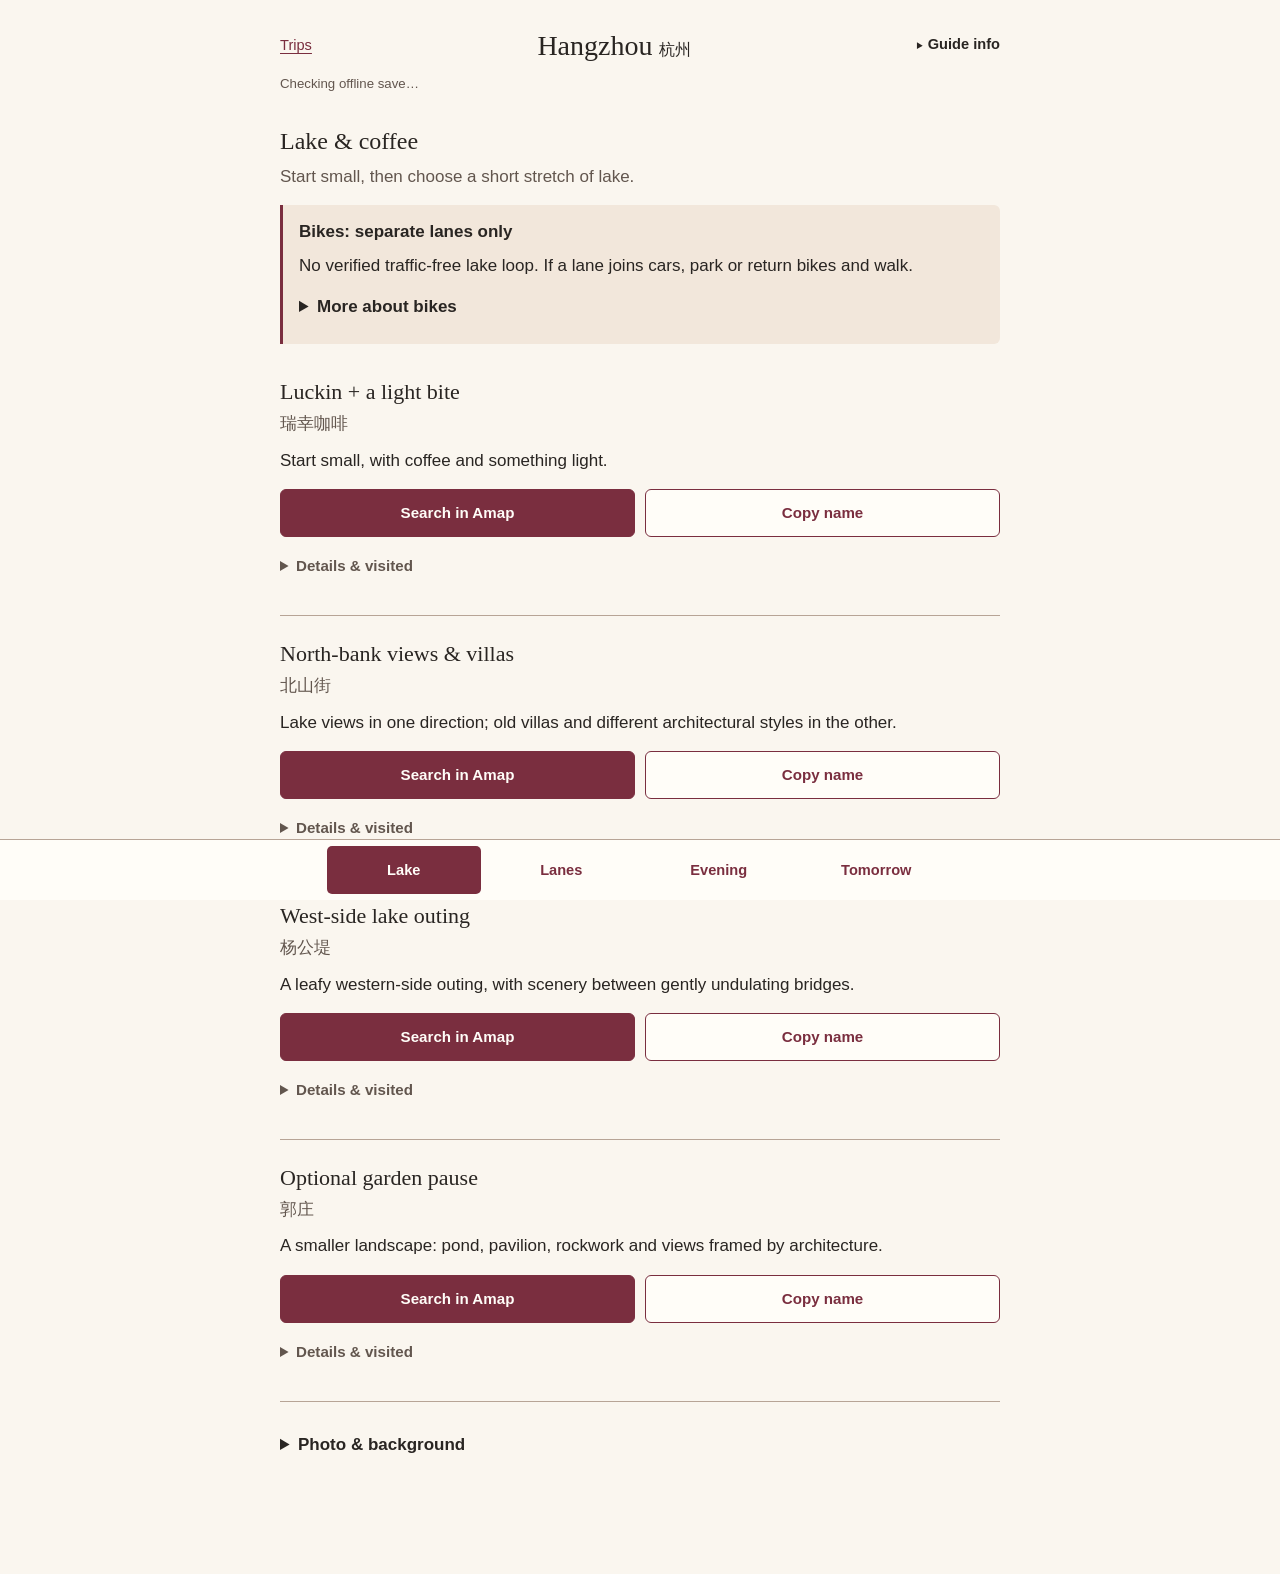
==== hangzhou/index.html @ 31d995a6 "feat: add Hangzhou pocket guide with offline visits" ====
<!DOCTYPE html>
<html lang="en"><head>
<meta charset="utf-8"><meta name="viewport" content="width=device-width, initial-scale=1, viewport-fit=cover">
<meta name="robots" content="noindex, nofollow"><meta name="theme-color" content="#7A2E3F">
<meta name="apple-mobile-web-app-title" content="Trips"><title>Hangzhou · Cardozo Trips</title>
<link rel="stylesheet" href="./guide.css"><link rel="manifest" href="../manifest.webmanifest">
<link rel="icon" href="../icons/icon-192.png"><link rel="apple-touch-icon" href="../icons/apple-touch-icon.png">
<script src="./guide.js" defer></script></head><body>

<a class="skip-link" href="#main">Skip to places</a>
<header class="app-header wrap"><a class="back" href="../">Trips</a><h1>Hangzhou <span lang="zh">杭州</span></h1><details id="guide-info" class="guide-info"><summary>Guide info</summary><div class="info-content"><h2>Your Hangzhou guide</h2><p>For Trevor &amp; Erica. Choose what feels good; none of these stops is compulsory.</p><p id="offline-status" role="status">Checking offline availability…</p><p id="sync-status" role="status">Loading visited stops…</p><p id="visit-count">No stops marked visited</p><details class="install-help"><summary>Save this guide to your phone</summary><p>iPhone: open in Safari, tap Share, then Add to Home Screen. Android: use the browser menu’s Install app or Add to Home screen option.</p><button id="install-button" type="button" hidden>Install Trips</button><p>The guide and photos work offline only after “Available offline” appears above. Maps, reservations and updates between phones need internet. Visited stops save on this phone and retry sharing when connected.</p></details><p>Ticks mean visited, never reserved. Shared updates can take time between phones. Simultaneous edits in different tabs or phones can arrive out of order.</p><p>Prepared 11 Oct 2026. Check today’s opening hours and road signs as you go. If Amap doesn’t open, copy the Chinese name into your preferred app.</p><a href="https://developer.amap.com/api/uri-api/guide/search/search">Amap search-link documentation</a></div></details></header>
<p id="offline-indicator" class="offline-indicator wrap">Checking offline save…</p>
<main id="main" class="wrap" tabindex="-1"><noscript><p class="notice">All areas are shown below. Copy Chinese names manually. Visited ticks and offline saving need JavaScript.</p></noscript>

<section id="lake" class="chapter" aria-labelledby="lake-title"><h2 id="lake-title" tabindex="-1">Lake & coffee</h2><p class="chapter-intro">Start small, then choose a short stretch of lake.</p>
<aside class="notice bike-note"><strong>Bikes: separate lanes only</strong><p>No verified traffic-free lake loop. If a lane joins cars, park or return bikes and walk.</p><details><summary>More about bikes</summary><p>Ask the concierge and check current signs for suitable stretches. Park or return bikes legally. Keep bikes off the Bai and Su pedestrian causeways; 白堤 / 孤山 is a walking alternative.</p></details></aside>
<article class="place-card" data-stop="luckin"><h3>Luckin + a light bite<span class="chinese copy-text" lang="zh">瑞幸咖啡</span></h3><p class="why">Start small, with coffee and something light.</p><div class="actions"><a class="button primary" href="https://uri.amap.com/search?keyword=%E6%9D%AD%E5%B7%9E+%E5%98%89%E9%87%8C%E4%B8%AD%E5%BF%83+%E7%91%9E%E5%B9%B8%E5%92%96%E5%95%A1&amp;city=%E6%9D%AD%E5%B7%9E&amp;view=map&amp;src=cardozo-trips&amp;callnative=1" target="_blank" rel="noopener">Search in Amap<span class="sr-only">: Luckin + a light bite</span></a><button type="button" data-copy="瑞幸咖啡">Copy name<span class="sr-only">: Luckin + a light bite</span></button></div><details class="place-details"><summary>Details &amp; visited</summary><p><strong>Do</strong> · Pick a nearby branch marked open in Amap or Alipay. A bakery snack, egg pancake or filled bun keeps breakfast simple.</p><p class="cue">Choose a nearby open branch; don’t make coffee a cross-city mission.</p><label class="visit"><input type="checkbox" data-id="luckin" disabled><span>Visited<span class="sr-only">: Luckin + a light bite</span></span></label></details></article>
<article class="place-card" data-stop="beishan"><h3>North-bank views &amp; villas<span class="chinese copy-text" lang="zh">北山街</span></h3><p class="why">Lake views in one direction; old villas and different architectural styles in the other.</p><div class="actions"><a class="button primary" href="https://uri.amap.com/search?keyword=%E5%8C%97%E5%B1%B1%E8%A1%97&amp;city=%E6%9D%AD%E5%B7%9E&amp;view=map&amp;src=cardozo-trips&amp;callnative=1" target="_blank" rel="noopener">Search in Amap<span class="sr-only">: North-bank views &amp; villas</span></a><button type="button" data-copy="北山街">Copy name<span class="sr-only">: North-bank views &amp; villas</span></button></div><details class="place-details"><summary>Details &amp; visited</summary><p><strong>Do</strong> · Pause by the water, then look back toward the buildings. A taxi to a locally checked starting point is easier than riding through city traffic.</p><p class="cue">Ride only in a separate bicycle lane where present. If it merges with cars, park or return bikes legally and walk.</p><p>The north shore rewards pauses more than distance. The historic buildings are part of the experience, alongside the lake.</p><a href="https://www.ehangzhou.gov.cn/2018-08/15/c_271645.htm" target="_blank" rel="noopener">Read the source<span class="sr-only"> for North-bank views &amp; villas</span></a><label class="visit"><input type="checkbox" data-id="beishan" disabled><span>Visited<span class="sr-only">: North-bank views &amp; villas</span></span></label></details></article>
<article class="place-card" data-stop="yanggong"><h3>West-side lake outing<span class="chinese copy-text" lang="zh">杨公堤</span></h3><p class="why">A leafy western-side outing, with scenery between gently undulating bridges.</p><div class="actions"><a class="button primary" href="https://uri.amap.com/search?keyword=%E6%9D%A8%E5%85%AC%E5%A0%A4&amp;city=%E6%9D%AD%E5%B7%9E&amp;view=map&amp;src=cardozo-trips&amp;callnative=1" target="_blank" rel="noopener">Search in Amap<span class="sr-only">: West-side lake outing</span></a><button type="button" data-copy="杨公堤">Copy name<span class="sr-only">: West-side lake outing</span></button></div><details class="place-details"><summary>Details &amp; visited</summary><p><strong>Do</strong> · Ask the concierge and check current signs for stretches with a separate bicycle lane. Two to three hours can include riding, breaks and views.</p><p class="cue">This road has traffic. Choose short stretches and stop when it stops being pleasant. Walking alternative: 白堤 / 孤山.</p><p>A scenic cycling candidate, not a verified car-free loop. Keep bikes off the Bai and Su pedestrian causeways. No continuous separated route is promised.</p><a href="https://www.hangzhou2022.cn/shipin/202310/P020231027381012224196.pdf" target="_blank" rel="noopener">Read the source<span class="sr-only"> for West-side lake outing</span></a><label class="visit"><input type="checkbox" data-id="yanggong" disabled><span>Visited<span class="sr-only">: West-side lake outing</span></span></label></details></article>
<article class="place-card" data-stop="guozhuang"><h3>Optional garden pause<span class="chinese copy-text" lang="zh">郭庄</span></h3><p class="why">A smaller landscape: pond, pavilion, rockwork and views framed by architecture.</p><div class="actions"><a class="button primary" href="https://uri.amap.com/search?keyword=%E9%83%AD%E5%BA%84&amp;city=%E6%9D%AD%E5%B7%9E&amp;view=map&amp;src=cardozo-trips&amp;callnative=1" target="_blank" rel="noopener">Search in Amap<span class="sr-only">: Optional garden pause</span></a><button type="button" data-copy="郭庄">Copy name<span class="sr-only">: Optional garden pause</span></button></div><details class="place-details"><summary>Details &amp; visited</summary><p><strong>Do</strong> · Park bikes outside and step in if an intimate lakeside garden appeals. Check today’s hours and admission in Amap or at the entrance.</p><p class="cue">Skip if you’d rather stay outside and keep moving. Check hours and admission before heading in.</p><p>Built in 1907 for silk merchant Song Duanfu, the residence and garden were conceived as complementary spaces.</p><a href="https://www.ehangzhou.gov.cn/2018-08/15/c_271651.htm" target="_blank" rel="noopener">Read the source<span class="sr-only"> for Optional garden pause</span></a><label class="visit"><input type="checkbox" data-id="guozhuang" disabled><span>Visited<span class="sr-only">: Optional garden pause</span></span></label></details></article>
<details class="photo-background"><summary>Photo &amp; background</summary><figure class="reference-photo "><img src="./images/west-lake.jpg" width="960" height="566" alt="West Lake panorama" loading="lazy"><figcaption>West Lake · 2 Nov 2019. Reference photo, not a current view; shown in full.<br>Photo: <a href="https://commons.wikimedia.org/wiki/File:West_Lake_63109-Hangzhou_(49152109183).jpg">Xiquinho Silva / source</a> · <a href="https://creativecommons.org/licenses/by/2.0/">CC BY 2.0</a></figcaption></figure></details>
</section>
<section id="neighbourhood" class="chapter" aria-labelledby="neighbourhood-title"><h2 id="neighbourhood-title" tabindex="-1">Neighbourhood lanes</h2><p class="chapter-intro">Cafés, small shops, lunch and a room break.</p>
<article class="place-card" data-stop="haier"><h3>Coffee lanes &amp; browsing<span class="chinese copy-text" lang="zh">孩儿巷 → 中山北路</span></h3><p class="why">An easy city wander through cafés, bakeries and small shops.</p><div class="actions"><a class="button primary" href="https://uri.amap.com/search?keyword=%E6%9D%AD%E5%B7%9E+%E5%AD%A9%E5%84%BF%E5%B7%B7&amp;city=%E6%9D%AD%E5%B7%9E&amp;view=map&amp;src=cardozo-trips&amp;callnative=1" target="_blank" rel="noopener">Search in Amap<span class="sr-only">: Coffee lanes &amp; browsing</span></a><button type="button" data-copy="孩儿巷 → 中山北路">Copy name<span class="sr-only">: Coffee lanes &amp; browsing</span></button></div><details class="place-details"><summary>Details &amp; visited</summary><p><strong>Do</strong> · Start on Haier Lane toward Zhongshan North Road. Sit for lunch when hungry; favour a clear menu and no queue.</p><p class="cue">Follow the shops that catch your eye. Browsing is the point.</p><p>These streets make a neighbourhood wander rather than a hunt for one internet-famous shop.</p><a href="https://jrsh.hangzhou.com.cn/city/content/2023-12/03/content_8653540.htm" target="_blank" rel="noopener">Read the source<span class="sr-only"> for Coffee lanes &amp; browsing</span></a><p>Additional street context: <a href="https://z.hangzhou.com.cn/2020/202009zqgq/content/content_7814474_0.htm">Hangzhou local coverage</a>.</p><label class="visit"><input type="checkbox" data-id="haier" disabled><span>Visited<span class="sr-only">: Coffee lanes &amp; browsing</span></span></label></details></article>
<article class="place-card" data-stop="room"><h3>Room break<span class="chinese copy-text" lang="zh">杭州城中香格里拉</span></h3><p class="why">Leave enough energy to enjoy the evening.</p><div class="actions"><a class="button primary" href="https://uri.amap.com/search?keyword=%E6%9D%AD%E5%B7%9E%E5%9F%8E%E4%B8%AD%E9%A6%99%E6%A0%BC%E9%87%8C%E6%8B%89&amp;city=%E6%9D%AD%E5%B7%9E&amp;view=map&amp;src=cardozo-trips&amp;callnative=1" target="_blank" rel="noopener">Search in Amap<span class="sr-only">: Room break</span></a><button type="button" data-copy="杭州城中香格里拉">Copy name<span class="sr-only">: Room break</span></button></div><details class="place-details"><summary>Details &amp; visited</summary><p><strong>Do</strong> · Return when you’ve had enough. Shower, rest, then choose the evening when you feel like going out.</p><p class="cue">A pause is part of the day, not a missed stop.</p><p>Midtown Shangri-La sits beside Kerry Centre, a handy base for the city streets.</p><a href="https://www.shangri-la.com/hangzhou/midtownshangrila/about/" target="_blank" rel="noopener">Read the source<span class="sr-only"> for Room break</span></a><label class="visit"><input type="checkbox" data-id="room" disabled><span>Visited<span class="sr-only">: Room break</span></span></label></details></article>
</section>
<section id="hefang" class="chapter" aria-labelledby="hefang-title"><h2 id="hefang-title" tabindex="-1">Hefang evening</h2><p class="chapter-intro">Old storefronts, snacks, and a wander.</p>
<article class="place-card" data-stop="hefang-street"><h3>Hefang browsing &amp; snacks<span class="chinese copy-text" lang="zh">河坊街</span></h3><p class="why">Restored historic storefronts and snack browsing near Wushan.</p><div class="actions"><a class="button primary" href="https://uri.amap.com/search?keyword=%E6%B2%B3%E5%9D%8A%E8%A1%97&amp;city=%E6%9D%AD%E5%B7%9E&amp;view=map&amp;src=cardozo-trips&amp;callnative=1" target="_blank" rel="noopener">Search in Amap<span class="sr-only">: Hefang browsing &amp; snacks</span></a><button type="button" data-copy="河坊街">Copy name<span class="sr-only">: Hefang browsing &amp; snacks</span></button></div><details class="place-details"><summary>Details &amp; visited</summary><p><strong>Do</strong> · Look around first. Dumplings, noodles, chicken, fried potatoes and desserts are suggestions to look for, not promises of particular vendors or ingredients.</p><p class="cue">Touristy and sometimes busy. Don’t queue just because everyone else is.</p><p>The area earns its place for atmosphere. Its present-day streetscape mixes heritage, restoration and shopping.</p><a href="https://www.ehangzhou.gov.cn/2018-06/14/c_242802.htm" target="_blank" rel="noopener">Read the source<span class="sr-only"> for Hefang browsing &amp; snacks</span></a><label class="visit"><input type="checkbox" data-id="hefang-street" disabled><span>Visited<span class="sr-only">: Hefang browsing &amp; snacks</span></span></label></details></article>
<article class="place-card" data-stop="imperial"><h3>Keep wandering<span class="chinese copy-text" lang="zh">南宋御街</span></h3><p class="why">A connected architecture-and-shop walk on Southern Song Imperial Street.</p><div class="actions"><a class="button primary" href="https://uri.amap.com/search?keyword=%E5%8D%97%E5%AE%8B%E5%BE%A1%E8%A1%97&amp;city=%E6%9D%AD%E5%B7%9E&amp;view=map&amp;src=cardozo-trips&amp;callnative=1" target="_blank" rel="noopener">Search in Amap<span class="sr-only">: Keep wandering</span></a><button type="button" data-copy="南宋御街">Copy name<span class="sr-only">: Keep wandering</span></button></div><details class="place-details"><summary>Details &amp; visited</summary><p><strong>Do</strong> · Pick a direction, wander, and turn back whenever. Metro candidate: 凤起路 → 定安路 on Line 1, then walk; confirm the live route in Amap.</p><p class="cue">Didi home is an option. Older and recreated buildings sit together; not everything is original Song architecture.</p><p>Read the street as a restored streetscape, rather than a preserved medieval city.</p><a href="https://www.ehangzhou.gov.cn/2018-06/14/c_242802.htm" target="_blank" rel="noopener">Read the source<span class="sr-only"> for Keep wandering</span></a><label class="visit"><input type="checkbox" data-id="imperial" disabled><span>Visited<span class="sr-only">: Keep wandering</span></span></label></details></article>
<aside class="food-helper"><h3>A useful food phrase</h3><p class="copy-text" lang="zh">不要内脏，也不要鸡爪。</p><p>No offal or chicken feet.</p><button type="button" data-copy="不要内脏，也不要鸡爪。">Copy food phrase</button></aside>
<details class="photo-background"><summary>Photo &amp; background</summary><figure class="reference-photo "><img src="./images/hefang.jpg" width="960" height="720" alt="Shopfronts and people on Hefang Street in daylight" loading="lazy"><figcaption>Hefang Street · daytime reference, 8 Nov 2019. Reference photo, not a current view; shown in full.<br>Photo: <a href="https://commons.wikimedia.org/wiki/File:Hefang_Street.jpg">钉钉 / source</a> · <a href="https://creativecommons.org/licenses/by-sa/4.0/">CC BY-SA 4.0</a></figcaption></figure></details>
</section>
<section id="temple" class="chapter" aria-labelledby="temple-title"><h2 id="temple-title" tabindex="-1">Tomorrow’s temples</h2><p class="chapter-intro">Monday 12 October. Prepare the reservation first.</p>
<aside class="notice reservation"><strong>Reservation still unbooked / unverified</strong><p>Open Alipay or WeChat and search the mini-program below. Reserve Mon 12 Oct morning. This guide cannot operate the mini-program or confirm a booking.</p><p class="copy-text" lang="zh">杭州灵隐飞来峰</p><button type="button" data-copy="杭州灵隐飞来峰">Copy mini-program name</button></aside>
<article class="place-card" data-stop="lingyin"><h3>Lingyin / Feilai Peak<span class="chinese copy-text" lang="zh">灵隐寺 / 飞来峰</span></h3><p class="why">Temple halls, carved rock faces and wooded surroundings: enough for a full morning on their own.</p><div class="actions"><a class="button primary" href="https://uri.amap.com/search?keyword=%E7%81%B5%E9%9A%90%E5%AF%BA+%E9%A3%9E%E6%9D%A5%E5%B3%B0&amp;city=%E6%9D%AD%E5%B7%9E&amp;view=map&amp;src=cardozo-trips&amp;callnative=1" target="_blank" rel="noopener">Search in Amap<span class="sr-only">: Lingyin / Feilai Peak</span></a><button type="button" data-copy="灵隐寺 / 飞来峰">Copy name<span class="sr-only">: Lingyin / Feilai Peak</span></button></div><details class="place-details"><summary>Details &amp; visited</summary><p><strong>Do</strong> · Reserve the Monday 12 October morning slot in the Alipay or WeChat mini-program 杭州灵隐飞来峰. Bring original passports. The concierge can help.</p><p class="cue">UNBOOKED / UNVERIFIED — a visited tick is not a reservation.</p><p>Official information checked 11 Oct 2026: free admission; passports accepted; reservations 1–7 days ahead. Opening 07:30–17:30, morning slot 07:30–12:00. Availability for your visit is unverified.</p><a href="https://en.lingyinsi.org/detail_15105.html" target="_blank" rel="noopener">Read the source<span class="sr-only"> for Lingyin / Feilai Peak</span></a><label class="visit"><input type="checkbox" data-id="lingyin" disabled><span>Visited<span class="sr-only">: Lingyin / Feilai Peak</span></span></label></details></article>
<article class="place-card" data-stop="yongfu"><h3>Optional wooded extension<span class="chinese copy-text" lang="zh">永福寺</span></h3><p class="why">A temple-path extension among hills and trees within the Feilai Peak scenic area.</p><div class="actions"><a class="button primary" href="https://uri.amap.com/search?keyword=%E6%B0%B8%E7%A6%8F%E5%AF%BA&amp;city=%E6%9D%AD%E5%B7%9E&amp;view=map&amp;src=cardozo-trips&amp;callnative=1" target="_blank" rel="noopener">Search in Amap<span class="sr-only">: Optional wooded extension</span></a><button type="button" data-copy="永福寺">Copy name<span class="sr-only">: Optional wooded extension</span></button></div><details class="place-details"><summary>Details &amp; visited</summary><p><strong>Do</strong> · Follow signs if you feel like more walking. Expect steps and turn back when you want.</p><p class="cue">Expect steps; follow open signed paths and turn back whenever you like.</p><p>Yongfu sits within the Feilai Peak scenic area, tucked among wooded hills.</p><a href="https://eng.hangzhou.gov.cn/art/2025/1/27/art_811217_58876474.html" target="_blank" rel="noopener">Read the source<span class="sr-only"> for Optional wooded extension</span></a><label class="visit"><input type="checkbox" data-id="yongfu" disabled><span>Visited<span class="sr-only">: Optional wooded extension</span></span></label></details></article>
<article class="place-card" data-stop="longjing"><h3>Optional tea country<span class="chinese copy-text" lang="zh">龙井村</span></h3><p class="why">Tea terraces, village lanes, tea and lunch if energy allows.</p><div class="actions"><a class="button primary" href="https://uri.amap.com/search?keyword=%E9%BE%99%E4%BA%95%E6%9D%91&amp;city=%E6%9D%AD%E5%B7%9E&amp;view=map&amp;src=cardozo-trips&amp;callnative=1" target="_blank" rel="noopener">Search in Amap<span class="sr-only">: Optional tea country</span></a><button type="button" data-copy="龙井村">Copy name<span class="sr-only">: Optional tea country</span></button></div><details class="place-details"><summary>Details &amp; visited</summary><p><strong>Do</strong> · Take a separate taxi from Lingyin, then choose a short village or tea-field walk.</p><p class="cue">Take Didi between areas, then keep the walk short or linger over tea.</p><p>Longjing’s tea landscape makes a different afternoon from the temple woods. Keep it optional and use a separate transfer.</p><a href="https://www.ehangzhou.gov.cn/2018-08/15/c_262281.htm" target="_blank" rel="noopener">Read the source<span class="sr-only"> for Optional tea country</span></a><label class="visit"><input type="checkbox" data-id="longjing" disabled><span>Visited<span class="sr-only">: Optional tea country</span></span></label></details></article>
<details class="photo-background"><summary>Photo &amp; background</summary><figure class="reference-photo portrait"><img src="./images/lingyin.jpg" width="960" height="1440" alt="Shakyamuni Buddha in Lingyin’s Grand Hall" loading="lazy"><figcaption>Lingyin Grand Hall · 3 Nov 2007. Reference photo, not a current view; shown in full.<br>Photo: <a href="https://commons.wikimedia.org/wiki/File:Lingyin_temple_12.jpg">Armin Kübelbeck (Kuebi) / source</a> · <a href="https://creativecommons.org/licenses/by-sa/3.0/">CC BY-SA 3.0</a></figcaption></figure></details>
</section>
</main><nav class="section-nav" aria-label="Guide areas"><div class="wrap"><a href="#lake">Lake</a><a href="#neighbourhood">Lanes</a><a href="#hefang">Evening</a><a href="#temple">Tomorrow</a></div></nav>
<p id="copy-status" class="copy-status" role="status" aria-live="polite"></p>
<template id="manual-copy-template"><div class="manual-copy"><label>Select this text, then use your phone’s Copy command.<textarea readonly rows="2" lang="zh"></textarea></label></div></template>
</body></html>
---- hangzhou/guide.css ----
:root{color-scheme:light dark;--paper:#faf6ef;--surface:#fffdf8;--ink:#292522;--muted:#62564e;--wine:#7a2e3f;--line:#b7a496;--wash:#f2e7db;--done:#e8eee4;--focus:#155b79;--nav-height:64px;font-family:-apple-system,BlinkMacSystemFont,"Segoe UI",sans-serif;font-size:17px;line-height:1.5}
*{box-sizing:border-box}[hidden]{display:none!important}html{scroll-padding-top:16px;scroll-padding-bottom:calc(var(--nav-height) + 20px)}body{margin:0;background:var(--paper);color:var(--ink);padding-bottom:calc(var(--nav-height) + 28px)}a{color:var(--wine);text-underline-offset:3px}button,input,textarea{font:inherit}button,.button{min-height:48px;border:1px solid var(--wine);border-radius:6px;padding:10px 12px;display:inline-flex;align-items:center;justify-content:center;font-weight:650;text-decoration:none;background:var(--surface);color:var(--wine);cursor:pointer;text-align:center;line-height:1.35}.button.primary{background:var(--wine);color:var(--surface)}button:active,.button:active{background:var(--wash);color:var(--wine)}:focus-visible{outline:3px solid var(--focus);outline-offset:3px}button:disabled{cursor:wait}a,button,summary,input,textarea{scroll-margin:16px 0 calc(var(--nav-height) + 16px)}.wrap{max-width:760px;margin:0 auto;padding-left:max(20px,env(safe-area-inset-left));padding-right:max(20px,env(safe-area-inset-right))}.app-header{display:flex;align-items:center;justify-content:space-between;gap:10px;padding-top:calc(10px + env(safe-area-inset-top));padding-bottom:4px}.back{display:inline-flex;min-height:48px;align-items:center;font-size:.86rem}.app-header h1{font:normal 28px/1.2 Georgia,serif;margin:0}.app-header h1 span{font-size:.57em;white-space:nowrap}.guide-info>summary{font-size:.86rem;white-space:nowrap}.guide-info>summary::marker{font-size:.7em}.info-content{position:absolute;z-index:20;left:max(16px,env(safe-area-inset-left));right:max(16px,env(safe-area-inset-right));top:calc(70px + env(safe-area-inset-top));max-width:720px;max-height:calc(100dvh - var(--nav-height) - 100px);overflow:auto;margin:auto;padding:20px;background:var(--surface);border:1px solid var(--line);border-radius:8px;box-shadow:0 8px 30px #0002}.info-content h2{font-size:24px;margin:0 0 14px}.info-content p{margin:14px 0}.info-content a{display:inline-block;min-height:44px;padding:10px 0}.offline-indicator{font-size:.78rem;color:var(--muted);margin-top:0;margin-bottom:10px}.chapter{padding:8px 0 16px}.chapter h2{font:normal 24px/1.25 Georgia,serif;margin:6px 0 8px}.chapter h2:focus{outline:none}.chapter-intro{color:var(--muted);margin:0 0 16px;max-width:62ch}.notice{background:var(--wash);padding:14px 16px;border-left:3px solid var(--wine);border-radius:0 6px 6px 0;margin:16px 0}.notice p{margin:8px 0}.notice p:last-child{margin-bottom:0}.notice summary{min-height:44px;padding:8px 0}.bike-note{font-size:1rem}.place-card{padding:20px 0;border-bottom:1px solid var(--line)}.place-card:first-of-type{padding-top:18px}.place-card.visited{border-left:3px solid var(--wine);padding-left:14px;background:var(--done)}h3{font:normal 22px/1.3 Georgia,serif;margin:0}.chinese{display:block;font:normal 17px/1.4 -apple-system,BlinkMacSystemFont,"Segoe UI",sans-serif;margin-top:5px;color:var(--muted)}.why{margin:12px 0 16px}.actions{display:grid;grid-template-columns:1fr 1fr;gap:10px}.actions .button,.actions button{font-size:.89rem}.place-details{margin-top:6px}.place-details>summary{font-size:.89rem;color:var(--muted)}summary{cursor:pointer;min-height:48px;padding:12px 0;font-weight:650}details p{max-width:65ch}details a{display:inline-block;min-height:44px;padding:8px 0}.cue{color:var(--muted);border-left:2px solid var(--line);padding-left:12px}.visit{display:flex;align-items:center;gap:12px;min-height:48px;cursor:pointer;margin-top:16px}.visit input{width:24px;height:24px;accent-color:var(--wine);margin:0}.visit:has(:focus-visible){outline:3px solid var(--focus);outline-offset:3px}.copy-text{user-select:text}.reservation .copy-text,.food-helper .copy-text{font-size:1.1rem;font-weight:650}.food-helper{padding:20px 0}.food-helper h3{font-size:22px}.photo-background{margin-top:18px}.reference-photo{margin:12px 0 20px}.reference-photo img{display:block;width:100%;height:auto;border-radius:6px;background:var(--wash)}.reference-photo.portrait{max-width:420px;margin-left:auto;margin-right:auto}figcaption{font-size:.82rem;line-height:1.5;margin-top:10px;color:var(--muted)}figcaption a{min-height:44px;padding:8px 0}.section-nav{position:fixed;bottom:0;left:0;right:0;z-index:25;background:var(--surface);border-top:1px solid var(--line);padding-bottom:env(safe-area-inset-bottom)}.section-nav .wrap{display:grid;grid-template-columns:repeat(4,minmax(0,1fr));gap:4px;padding-top:6px;padding-bottom:6px;padding-left:max(12px,env(safe-area-inset-left));padding-right:max(12px,env(safe-area-inset-right))}.section-nav a{display:flex;align-items:center;justify-content:center;min-height:48px;padding:8px 2px;font-size:.86rem;line-height:1.3;font-weight:650;text-decoration:none;border-radius:5px}.section-nav a[aria-current]{background:var(--wine);color:var(--surface)}.section-nav a:active{background:var(--wash);color:var(--wine)}.copy-status{position:fixed;left:50%;bottom:calc(var(--nav-height) + 12px);transform:translateX(-50%);max-width:calc(100% - 32px);width:max-content;border-radius:7px;background:var(--ink);color:var(--paper);padding:12px 16px;z-index:30;box-shadow:0 3px 15px #0002;pointer-events:none;margin:0}.copy-status:empty{display:none}.manual-copy{padding:14px;border:2px solid var(--wine);margin:12px 0}.manual-copy label{display:block}textarea{width:100%;margin-top:10px;padding:10px;background:var(--surface);color:var(--ink);border:1px solid var(--line)}.skip-link{position:fixed;top:8px;left:8px;padding:12px;background:var(--surface);z-index:40;transform:translateY(-200%)}.skip-link:focus{transform:none}.sr-only{position:absolute;width:1px;height:1px;padding:0;overflow:hidden;clip:rect(0,0,0,0);white-space:nowrap;border:0}
@media(max-width:350px){.wrap{padding-left:max(16px,env(safe-area-inset-left));padding-right:max(16px,env(safe-area-inset-right))}.app-header{gap:6px}.app-header h1{font-size:25px}.app-header h1 span{display:block;font-size:14px}.guide-info>summary{font-size:.8rem}.actions{gap:8px}.actions .button,.actions button{font-size:.83rem;padding:10px 6px}}
@media(min-width:700px){.app-header{padding-top:22px}.place-card{padding-top:24px;padding-bottom:24px}.section-nav .wrap{max-width:650px}.chapter{padding-top:16px}}
@media(prefers-color-scheme:dark){:root{--paper:#201d1b;--surface:#2b2723;--ink:#faf0e3;--muted:#d1bdac;--wine:#f0a9ba;--line:#9b8474;--wash:#393028;--done:#29352a;--focus:#90d5f0}.button.primary,.section-nav a[aria-current]{color:#24191b}}
@media(prefers-reduced-motion:reduce){*{scroll-behavior:auto!important}}@media print{body{padding:0}.section-nav,.actions,.visit,.copy-status,.guide-info,.offline-indicator{display:none}.chapter[hidden]{display:block!important}.place-card{break-inside:avoid}}
.actions .manual-copy{grid-column:1/-1}
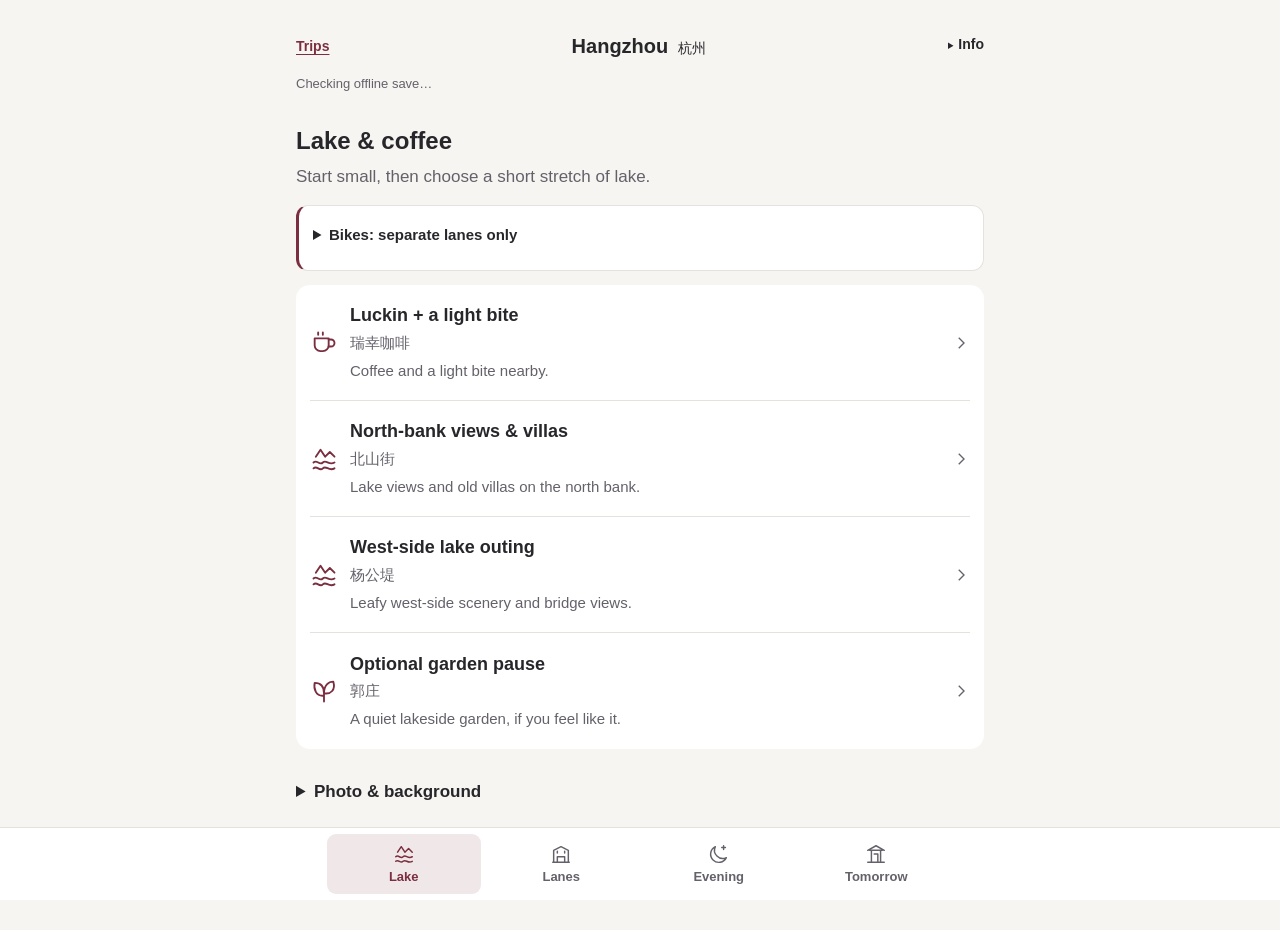
==== commit 1529758b: "refactor: make Hangzhou a mobile place picker" ====
--- a/hangzhou/index.html
+++ b/hangzhou/index.html
@@ -8,36 +8,57 @@
 <script src="./guide.js" defer></script></head><body>
 
 <a class="skip-link" href="#main">Skip to places</a>
-<header class="app-header wrap"><a class="back" href="../">Trips</a><h1>Hangzhou <span lang="zh">杭州</span></h1><details id="guide-info" class="guide-info"><summary>Guide info</summary><div class="info-content"><h2>Your Hangzhou guide</h2><p>For Trevor &amp; Erica. Choose what feels good; none of these stops is compulsory.</p><p id="offline-status" role="status">Checking offline availability…</p><p id="sync-status" role="status">Loading visited stops…</p><p id="visit-count">No stops marked visited</p><details class="install-help"><summary>Save this guide to your phone</summary><p>iPhone: open in Safari, tap Share, then Add to Home Screen. Android: use the browser menu’s Install app or Add to Home screen option.</p><button id="install-button" type="button" hidden>Install Trips</button><p>The guide and photos work offline only after “Available offline” appears above. Maps, reservations and updates between phones need internet. Visited stops save on this phone and retry sharing when connected.</p></details><p>Ticks mean visited, never reserved. Shared updates can take time between phones. Simultaneous edits in different tabs or phones can arrive out of order.</p><p>Prepared 11 Oct 2026. Check today’s opening hours and road signs as you go. If Amap doesn’t open, copy the Chinese name into your preferred app.</p><a href="https://developer.amap.com/api/uri-api/guide/search/search">Amap search-link documentation</a></div></details></header>
+<header class="app-header wrap"><a class="back" href="../">Trips</a><h1>Hangzhou <span lang="zh">杭州</span></h1><details id="guide-info" class="guide-info"><summary>Info</summary><div class="info-content"><h2>Your Hangzhou guide</h2><p>For Trevor &amp; Erica. Choose what feels good; none of these stops is compulsory.</p><p id="offline-status" role="status">Checking offline availability…</p><p id="sync-status" role="status">Loading visited stops…</p><p id="visit-count">No stops marked visited</p><details class="install-help"><summary>Save this guide to your phone</summary><p>iPhone: open in Safari, tap Share, then Add to Home Screen. Android: use the browser menu’s Install app or Add to Home screen option.</p><button id="install-button" type="button" hidden>Install Trips</button><p>The guide and photos work offline only after “Available offline” appears above. Maps, reservations and updates between phones need internet. Visited stops save on this phone and retry sharing when connected.</p></details><p>Ticks mean visited, never reserved. Shared updates can take time between phones. Simultaneous edits in different tabs or phones can arrive out of order.</p><p>Prepared 11 Oct 2026. Check today’s opening hours and road signs as you go. If Amap doesn’t open, copy the Chinese name into your preferred app.</p><a href="https://developer.amap.com/api/uri-api/guide/search/search">Amap search-link documentation</a></div></details></header>
 <p id="offline-indicator" class="offline-indicator wrap">Checking offline save…</p>
-<main id="main" class="wrap" tabindex="-1"><noscript><p class="notice">All areas are shown below. Copy Chinese names manually. Visited ticks and offline saving need JavaScript.</p></noscript>
 
+<main id="main" class="wrap" tabindex="-1"><noscript><p class="notice">All areas and place details are shown below. Copy names manually. Visited ticks and offline saving need JavaScript.</p></noscript>
 <section id="lake" class="chapter" aria-labelledby="lake-title"><h2 id="lake-title" tabindex="-1">Lake & coffee</h2><p class="chapter-intro">Start small, then choose a short stretch of lake.</p>
-<aside class="notice bike-note"><strong>Bikes: separate lanes only</strong><p>No verified traffic-free lake loop. If a lane joins cars, park or return bikes and walk.</p><details><summary>More about bikes</summary><p>Ask the concierge and check current signs for suitable stretches. Park or return bikes legally. Keep bikes off the Bai and Su pedestrian causeways; 白堤 / 孤山 is a walking alternative.</p></details></aside>
-<article class="place-card" data-stop="luckin"><h3>Luckin + a light bite<span class="chinese copy-text" lang="zh">瑞幸咖啡</span></h3><p class="why">Start small, with coffee and something light.</p><div class="actions"><a class="button primary" href="https://uri.amap.com/search?keyword=%E6%9D%AD%E5%B7%9E+%E5%98%89%E9%87%8C%E4%B8%AD%E5%BF%83+%E7%91%9E%E5%B9%B8%E5%92%96%E5%95%A1&amp;city=%E6%9D%AD%E5%B7%9E&amp;view=map&amp;src=cardozo-trips&amp;callnative=1" target="_blank" rel="noopener">Search in Amap<span class="sr-only">: Luckin + a light bite</span></a><button type="button" data-copy="瑞幸咖啡">Copy name<span class="sr-only">: Luckin + a light bite</span></button></div><details class="place-details"><summary>Details &amp; visited</summary><p><strong>Do</strong> · Pick a nearby branch marked open in Amap or Alipay. A bakery snack, egg pancake or filled bun keeps breakfast simple.</p><p class="cue">Choose a nearby open branch; don’t make coffee a cross-city mission.</p><label class="visit"><input type="checkbox" data-id="luckin" disabled><span>Visited<span class="sr-only">: Luckin + a light bite</span></span></label></details></article>
-<article class="place-card" data-stop="beishan"><h3>North-bank views &amp; villas<span class="chinese copy-text" lang="zh">北山街</span></h3><p class="why">Lake views in one direction; old villas and different architectural styles in the other.</p><div class="actions"><a class="button primary" href="https://uri.amap.com/search?keyword=%E5%8C%97%E5%B1%B1%E8%A1%97&amp;city=%E6%9D%AD%E5%B7%9E&amp;view=map&amp;src=cardozo-trips&amp;callnative=1" target="_blank" rel="noopener">Search in Amap<span class="sr-only">: North-bank views &amp; villas</span></a><button type="button" data-copy="北山街">Copy name<span class="sr-only">: North-bank views &amp; villas</span></button></div><details class="place-details"><summary>Details &amp; visited</summary><p><strong>Do</strong> · Pause by the water, then look back toward the buildings. A taxi to a locally checked starting point is easier than riding through city traffic.</p><p class="cue">Ride only in a separate bicycle lane where present. If it merges with cars, park or return bikes legally and walk.</p><p>The north shore rewards pauses more than distance. The historic buildings are part of the experience, alongside the lake.</p><a href="https://www.ehangzhou.gov.cn/2018-08/15/c_271645.htm" target="_blank" rel="noopener">Read the source<span class="sr-only"> for North-bank views &amp; villas</span></a><label class="visit"><input type="checkbox" data-id="beishan" disabled><span>Visited<span class="sr-only">: North-bank views &amp; villas</span></span></label></details></article>
-<article class="place-card" data-stop="yanggong"><h3>West-side lake outing<span class="chinese copy-text" lang="zh">杨公堤</span></h3><p class="why">A leafy western-side outing, with scenery between gently undulating bridges.</p><div class="actions"><a class="button primary" href="https://uri.amap.com/search?keyword=%E6%9D%A8%E5%85%AC%E5%A0%A4&amp;city=%E6%9D%AD%E5%B7%9E&amp;view=map&amp;src=cardozo-trips&amp;callnative=1" target="_blank" rel="noopener">Search in Amap<span class="sr-only">: West-side lake outing</span></a><button type="button" data-copy="杨公堤">Copy name<span class="sr-only">: West-side lake outing</span></button></div><details class="place-details"><summary>Details &amp; visited</summary><p><strong>Do</strong> · Ask the concierge and check current signs for stretches with a separate bicycle lane. Two to three hours can include riding, breaks and views.</p><p class="cue">This road has traffic. Choose short stretches and stop when it stops being pleasant. Walking alternative: 白堤 / 孤山.</p><p>A scenic cycling candidate, not a verified car-free loop. Keep bikes off the Bai and Su pedestrian causeways. No continuous separated route is promised.</p><a href="https://www.hangzhou2022.cn/shipin/202310/P020231027381012224196.pdf" target="_blank" rel="noopener">Read the source<span class="sr-only"> for West-side lake outing</span></a><label class="visit"><input type="checkbox" data-id="yanggong" disabled><span>Visited<span class="sr-only">: West-side lake outing</span></span></label></details></article>
-<article class="place-card" data-stop="guozhuang"><h3>Optional garden pause<span class="chinese copy-text" lang="zh">郭庄</span></h3><p class="why">A smaller landscape: pond, pavilion, rockwork and views framed by architecture.</p><div class="actions"><a class="button primary" href="https://uri.amap.com/search?keyword=%E9%83%AD%E5%BA%84&amp;city=%E6%9D%AD%E5%B7%9E&amp;view=map&amp;src=cardozo-trips&amp;callnative=1" target="_blank" rel="noopener">Search in Amap<span class="sr-only">: Optional garden pause</span></a><button type="button" data-copy="郭庄">Copy name<span class="sr-only">: Optional garden pause</span></button></div><details class="place-details"><summary>Details &amp; visited</summary><p><strong>Do</strong> · Park bikes outside and step in if an intimate lakeside garden appeals. Check today’s hours and admission in Amap or at the entrance.</p><p class="cue">Skip if you’d rather stay outside and keep moving. Check hours and admission before heading in.</p><p>Built in 1907 for silk merchant Song Duanfu, the residence and garden were conceived as complementary spaces.</p><a href="https://www.ehangzhou.gov.cn/2018-08/15/c_271651.htm" target="_blank" rel="noopener">Read the source<span class="sr-only"> for Optional garden pause</span></a><label class="visit"><input type="checkbox" data-id="guozhuang" disabled><span>Visited<span class="sr-only">: Optional garden pause</span></span></label></details></article>
+<aside class="notice bike-note"><details><summary>Bikes: separate lanes only</summary><p>No verified traffic-free lake loop. If a lane joins cars, park or return bikes and walk.</p><p>Ask the concierge and check current signs for suitable stretches. Park or return bikes legally. Keep bikes off the Bai and Su pedestrian causeways; 白堤 / 孤山 is a walking alternative.</p></details></aside>
+<div class="place-group">
+<a class="place-row" href="#place-luckin"><svg class="row-icon" viewBox="0 0 24 24" fill="none" stroke="currentColor" stroke-width="1.6" stroke-linecap="round" stroke-linejoin="round" aria-hidden="true"><path d="M4 8h12v6a5 5 0 0 1-5 5H9a5 5 0 0 1-5-5Z"/><path d="M16 9h2a3 3 0 1 1 0 6h-2M7 3v2m4-2v2"/></svg><span class="row-text"><span class="row-title">Luckin + a light bite<span class="chinese copy-text" lang="zh">瑞幸咖啡</span></span><span class="row-why">Coffee and a light bite nearby.</span></span><svg class="chevron" viewBox="0 0 24 24" fill="none" stroke="currentColor" stroke-width="1.8" aria-hidden="true"><path d="m9 5 7 7-7 7"/></svg></a>
+<a class="place-row" href="#place-beishan"><svg class="row-icon" viewBox="0 0 24 24" fill="none" stroke="currentColor" stroke-width="1.6" stroke-linecap="round" stroke-linejoin="round" aria-hidden="true"><path d="M3 15c3-3 5 3 8 0s5 3 10 0M3 20c3-3 5 3 8 0s5 3 10 0M5 10l4-6 4 6m0 0 4-4 4 4"/></svg><span class="row-text"><span class="row-title">North-bank views &amp; villas<span class="chinese copy-text" lang="zh">北山街</span></span><span class="row-why">Lake views and old villas on the north bank.</span></span><svg class="chevron" viewBox="0 0 24 24" fill="none" stroke="currentColor" stroke-width="1.8" aria-hidden="true"><path d="m9 5 7 7-7 7"/></svg></a>
+<a class="place-row" href="#place-yanggong"><svg class="row-icon" viewBox="0 0 24 24" fill="none" stroke="currentColor" stroke-width="1.6" stroke-linecap="round" stroke-linejoin="round" aria-hidden="true"><path d="M3 15c3-3 5 3 8 0s5 3 10 0M3 20c3-3 5 3 8 0s5 3 10 0M5 10l4-6 4 6m0 0 4-4 4 4"/></svg><span class="row-text"><span class="row-title">West-side lake outing<span class="chinese copy-text" lang="zh">杨公堤</span></span><span class="row-why">Leafy west-side scenery and bridge views.</span></span><svg class="chevron" viewBox="0 0 24 24" fill="none" stroke="currentColor" stroke-width="1.8" aria-hidden="true"><path d="m9 5 7 7-7 7"/></svg></a>
+<a class="place-row" href="#place-guozhuang"><svg class="row-icon" viewBox="0 0 24 24" fill="none" stroke="currentColor" stroke-width="1.6" stroke-linecap="round" stroke-linejoin="round" aria-hidden="true"><path d="M12 21v-7m0 2C5 17 3 10 4 5c6 0 8 4 8 9m0 0c0-7 4-10 8-10 2 7-2 11-8 10"/></svg><span class="row-text"><span class="row-title">Optional garden pause<span class="chinese copy-text" lang="zh">郭庄</span></span><span class="row-why">A quiet lakeside garden, if you feel like it.</span></span><svg class="chevron" viewBox="0 0 24 24" fill="none" stroke="currentColor" stroke-width="1.8" aria-hidden="true"><path d="m9 5 7 7-7 7"/></svg></a>
+</div>
 <details class="photo-background"><summary>Photo &amp; background</summary><figure class="reference-photo "><img src="./images/west-lake.jpg" width="960" height="566" alt="West Lake panorama" loading="lazy"><figcaption>West Lake · 2 Nov 2019. Reference photo, not a current view; shown in full.<br>Photo: <a href="https://commons.wikimedia.org/wiki/File:West_Lake_63109-Hangzhou_(49152109183).jpg">Xiquinho Silva / source</a> · <a href="https://creativecommons.org/licenses/by/2.0/">CC BY 2.0</a></figcaption></figure></details>
 </section>
 <section id="neighbourhood" class="chapter" aria-labelledby="neighbourhood-title"><h2 id="neighbourhood-title" tabindex="-1">Neighbourhood lanes</h2><p class="chapter-intro">Cafés, small shops, lunch and a room break.</p>
-<article class="place-card" data-stop="haier"><h3>Coffee lanes &amp; browsing<span class="chinese copy-text" lang="zh">孩儿巷 → 中山北路</span></h3><p class="why">An easy city wander through cafés, bakeries and small shops.</p><div class="actions"><a class="button primary" href="https://uri.amap.com/search?keyword=%E6%9D%AD%E5%B7%9E+%E5%AD%A9%E5%84%BF%E5%B7%B7&amp;city=%E6%9D%AD%E5%B7%9E&amp;view=map&amp;src=cardozo-trips&amp;callnative=1" target="_blank" rel="noopener">Search in Amap<span class="sr-only">: Coffee lanes &amp; browsing</span></a><button type="button" data-copy="孩儿巷 → 中山北路">Copy name<span class="sr-only">: Coffee lanes &amp; browsing</span></button></div><details class="place-details"><summary>Details &amp; visited</summary><p><strong>Do</strong> · Start on Haier Lane toward Zhongshan North Road. Sit for lunch when hungry; favour a clear menu and no queue.</p><p class="cue">Follow the shops that catch your eye. Browsing is the point.</p><p>These streets make a neighbourhood wander rather than a hunt for one internet-famous shop.</p><a href="https://jrsh.hangzhou.com.cn/city/content/2023-12/03/content_8653540.htm" target="_blank" rel="noopener">Read the source<span class="sr-only"> for Coffee lanes &amp; browsing</span></a><p>Additional street context: <a href="https://z.hangzhou.com.cn/2020/202009zqgq/content/content_7814474_0.htm">Hangzhou local coverage</a>.</p><label class="visit"><input type="checkbox" data-id="haier" disabled><span>Visited<span class="sr-only">: Coffee lanes &amp; browsing</span></span></label></details></article>
-<article class="place-card" data-stop="room"><h3>Room break<span class="chinese copy-text" lang="zh">杭州城中香格里拉</span></h3><p class="why">Leave enough energy to enjoy the evening.</p><div class="actions"><a class="button primary" href="https://uri.amap.com/search?keyword=%E6%9D%AD%E5%B7%9E%E5%9F%8E%E4%B8%AD%E9%A6%99%E6%A0%BC%E9%87%8C%E6%8B%89&amp;city=%E6%9D%AD%E5%B7%9E&amp;view=map&amp;src=cardozo-trips&amp;callnative=1" target="_blank" rel="noopener">Search in Amap<span class="sr-only">: Room break</span></a><button type="button" data-copy="杭州城中香格里拉">Copy name<span class="sr-only">: Room break</span></button></div><details class="place-details"><summary>Details &amp; visited</summary><p><strong>Do</strong> · Return when you’ve had enough. Shower, rest, then choose the evening when you feel like going out.</p><p class="cue">A pause is part of the day, not a missed stop.</p><p>Midtown Shangri-La sits beside Kerry Centre, a handy base for the city streets.</p><a href="https://www.shangri-la.com/hangzhou/midtownshangrila/about/" target="_blank" rel="noopener">Read the source<span class="sr-only"> for Room break</span></a><label class="visit"><input type="checkbox" data-id="room" disabled><span>Visited<span class="sr-only">: Room break</span></span></label></details></article>
+<div class="place-group">
+<a class="place-row" href="#place-haier"><svg class="row-icon" viewBox="0 0 24 24" fill="none" stroke="currentColor" stroke-width="1.6" stroke-linecap="round" stroke-linejoin="round" aria-hidden="true"><path d="M4 21V8l8-4 8 4v13M8 21v-6h8v6M8 9v2m8-2v2M3 21h18"/></svg><span class="row-text"><span class="row-title">Coffee lanes &amp; browsing<span class="chinese copy-text" lang="zh">孩儿巷 → 中山北路</span></span><span class="row-why">Cafés, bakeries and small-shop browsing.</span></span><svg class="chevron" viewBox="0 0 24 24" fill="none" stroke="currentColor" stroke-width="1.8" aria-hidden="true"><path d="m9 5 7 7-7 7"/></svg></a>
+<a class="place-row" href="#place-room"><svg class="row-icon" viewBox="0 0 24 24" fill="none" stroke="currentColor" stroke-width="1.6" stroke-linecap="round" stroke-linejoin="round" aria-hidden="true"><path d="M4 21V4h16v17M9 21v-6h6v6M8 8h2m4 0h2M8 11h2m4 0h2"/></svg><span class="row-text"><span class="row-title">Room break<span class="chinese copy-text" lang="zh">杭州城中香格里拉</span></span><span class="row-why">Shower, rest and save energy for the evening.</span></span><svg class="chevron" viewBox="0 0 24 24" fill="none" stroke="currentColor" stroke-width="1.8" aria-hidden="true"><path d="m9 5 7 7-7 7"/></svg></a>
+</div>
 </section>
 <section id="hefang" class="chapter" aria-labelledby="hefang-title"><h2 id="hefang-title" tabindex="-1">Hefang evening</h2><p class="chapter-intro">Old storefronts, snacks, and a wander.</p>
-<article class="place-card" data-stop="hefang-street"><h3>Hefang browsing &amp; snacks<span class="chinese copy-text" lang="zh">河坊街</span></h3><p class="why">Restored historic storefronts and snack browsing near Wushan.</p><div class="actions"><a class="button primary" href="https://uri.amap.com/search?keyword=%E6%B2%B3%E5%9D%8A%E8%A1%97&amp;city=%E6%9D%AD%E5%B7%9E&amp;view=map&amp;src=cardozo-trips&amp;callnative=1" target="_blank" rel="noopener">Search in Amap<span class="sr-only">: Hefang browsing &amp; snacks</span></a><button type="button" data-copy="河坊街">Copy name<span class="sr-only">: Hefang browsing &amp; snacks</span></button></div><details class="place-details"><summary>Details &amp; visited</summary><p><strong>Do</strong> · Look around first. Dumplings, noodles, chicken, fried potatoes and desserts are suggestions to look for, not promises of particular vendors or ingredients.</p><p class="cue">Touristy and sometimes busy. Don’t queue just because everyone else is.</p><p>The area earns its place for atmosphere. Its present-day streetscape mixes heritage, restoration and shopping.</p><a href="https://www.ehangzhou.gov.cn/2018-06/14/c_242802.htm" target="_blank" rel="noopener">Read the source<span class="sr-only"> for Hefang browsing &amp; snacks</span></a><label class="visit"><input type="checkbox" data-id="hefang-street" disabled><span>Visited<span class="sr-only">: Hefang browsing &amp; snacks</span></span></label></details></article>
-<article class="place-card" data-stop="imperial"><h3>Keep wandering<span class="chinese copy-text" lang="zh">南宋御街</span></h3><p class="why">A connected architecture-and-shop walk on Southern Song Imperial Street.</p><div class="actions"><a class="button primary" href="https://uri.amap.com/search?keyword=%E5%8D%97%E5%AE%8B%E5%BE%A1%E8%A1%97&amp;city=%E6%9D%AD%E5%B7%9E&amp;view=map&amp;src=cardozo-trips&amp;callnative=1" target="_blank" rel="noopener">Search in Amap<span class="sr-only">: Keep wandering</span></a><button type="button" data-copy="南宋御街">Copy name<span class="sr-only">: Keep wandering</span></button></div><details class="place-details"><summary>Details &amp; visited</summary><p><strong>Do</strong> · Pick a direction, wander, and turn back whenever. Metro candidate: 凤起路 → 定安路 on Line 1, then walk; confirm the live route in Amap.</p><p class="cue">Didi home is an option. Older and recreated buildings sit together; not everything is original Song architecture.</p><p>Read the street as a restored streetscape, rather than a preserved medieval city.</p><a href="https://www.ehangzhou.gov.cn/2018-06/14/c_242802.htm" target="_blank" rel="noopener">Read the source<span class="sr-only"> for Keep wandering</span></a><label class="visit"><input type="checkbox" data-id="imperial" disabled><span>Visited<span class="sr-only">: Keep wandering</span></span></label></details></article>
+<div class="place-group">
+<a class="place-row" href="#place-hefang-street"><svg class="row-icon" viewBox="0 0 24 24" fill="none" stroke="currentColor" stroke-width="1.6" stroke-linecap="round" stroke-linejoin="round" aria-hidden="true"><path d="M4 21V8l8-4 8 4v13M8 21v-6h8v6M8 9v2m8-2v2M3 21h18"/></svg><span class="row-text"><span class="row-title">Hefang browsing &amp; snacks<span class="chinese copy-text" lang="zh">河坊街</span></span><span class="row-why">Old storefronts, atmosphere and snacks.</span></span><svg class="chevron" viewBox="0 0 24 24" fill="none" stroke="currentColor" stroke-width="1.8" aria-hidden="true"><path d="m9 5 7 7-7 7"/></svg></a>
+<a class="place-row" href="#place-imperial"><svg class="row-icon" viewBox="0 0 24 24" fill="none" stroke="currentColor" stroke-width="1.6" stroke-linecap="round" stroke-linejoin="round" aria-hidden="true"><path d="M4 21V8l8-4 8 4v13M8 21v-6h8v6M8 9v2m8-2v2M3 21h18"/></svg><span class="row-text"><span class="row-title">Keep wandering<span class="chinese copy-text" lang="zh">南宋御街</span></span><span class="row-why">A connected architecture-and-shop wander.</span></span><svg class="chevron" viewBox="0 0 24 24" fill="none" stroke="currentColor" stroke-width="1.8" aria-hidden="true"><path d="m9 5 7 7-7 7"/></svg></a>
+</div>
 <aside class="food-helper"><h3>A useful food phrase</h3><p class="copy-text" lang="zh">不要内脏，也不要鸡爪。</p><p>No offal or chicken feet.</p><button type="button" data-copy="不要内脏，也不要鸡爪。">Copy food phrase</button></aside>
 <details class="photo-background"><summary>Photo &amp; background</summary><figure class="reference-photo "><img src="./images/hefang.jpg" width="960" height="720" alt="Shopfronts and people on Hefang Street in daylight" loading="lazy"><figcaption>Hefang Street · daytime reference, 8 Nov 2019. Reference photo, not a current view; shown in full.<br>Photo: <a href="https://commons.wikimedia.org/wiki/File:Hefang_Street.jpg">钉钉 / source</a> · <a href="https://creativecommons.org/licenses/by-sa/4.0/">CC BY-SA 4.0</a></figcaption></figure></details>
 </section>
 <section id="temple" class="chapter" aria-labelledby="temple-title"><h2 id="temple-title" tabindex="-1">Tomorrow’s temples</h2><p class="chapter-intro">Monday 12 October. Prepare the reservation first.</p>
-<aside class="notice reservation"><strong>Reservation still unbooked / unverified</strong><p>Open Alipay or WeChat and search the mini-program below. Reserve Mon 12 Oct morning. This guide cannot operate the mini-program or confirm a booking.</p><p class="copy-text" lang="zh">杭州灵隐飞来峰</p><button type="button" data-copy="杭州灵隐飞来峰">Copy mini-program name</button></aside>
-<article class="place-card" data-stop="lingyin"><h3>Lingyin / Feilai Peak<span class="chinese copy-text" lang="zh">灵隐寺 / 飞来峰</span></h3><p class="why">Temple halls, carved rock faces and wooded surroundings: enough for a full morning on their own.</p><div class="actions"><a class="button primary" href="https://uri.amap.com/search?keyword=%E7%81%B5%E9%9A%90%E5%AF%BA+%E9%A3%9E%E6%9D%A5%E5%B3%B0&amp;city=%E6%9D%AD%E5%B7%9E&amp;view=map&amp;src=cardozo-trips&amp;callnative=1" target="_blank" rel="noopener">Search in Amap<span class="sr-only">: Lingyin / Feilai Peak</span></a><button type="button" data-copy="灵隐寺 / 飞来峰">Copy name<span class="sr-only">: Lingyin / Feilai Peak</span></button></div><details class="place-details"><summary>Details &amp; visited</summary><p><strong>Do</strong> · Reserve the Monday 12 October morning slot in the Alipay or WeChat mini-program 杭州灵隐飞来峰. Bring original passports. The concierge can help.</p><p class="cue">UNBOOKED / UNVERIFIED — a visited tick is not a reservation.</p><p>Official information checked 11 Oct 2026: free admission; passports accepted; reservations 1–7 days ahead. Opening 07:30–17:30, morning slot 07:30–12:00. Availability for your visit is unverified.</p><a href="https://en.lingyinsi.org/detail_15105.html" target="_blank" rel="noopener">Read the source<span class="sr-only"> for Lingyin / Feilai Peak</span></a><label class="visit"><input type="checkbox" data-id="lingyin" disabled><span>Visited<span class="sr-only">: Lingyin / Feilai Peak</span></span></label></details></article>
-<article class="place-card" data-stop="yongfu"><h3>Optional wooded extension<span class="chinese copy-text" lang="zh">永福寺</span></h3><p class="why">A temple-path extension among hills and trees within the Feilai Peak scenic area.</p><div class="actions"><a class="button primary" href="https://uri.amap.com/search?keyword=%E6%B0%B8%E7%A6%8F%E5%AF%BA&amp;city=%E6%9D%AD%E5%B7%9E&amp;view=map&amp;src=cardozo-trips&amp;callnative=1" target="_blank" rel="noopener">Search in Amap<span class="sr-only">: Optional wooded extension</span></a><button type="button" data-copy="永福寺">Copy name<span class="sr-only">: Optional wooded extension</span></button></div><details class="place-details"><summary>Details &amp; visited</summary><p><strong>Do</strong> · Follow signs if you feel like more walking. Expect steps and turn back when you want.</p><p class="cue">Expect steps; follow open signed paths and turn back whenever you like.</p><p>Yongfu sits within the Feilai Peak scenic area, tucked among wooded hills.</p><a href="https://eng.hangzhou.gov.cn/art/2025/1/27/art_811217_58876474.html" target="_blank" rel="noopener">Read the source<span class="sr-only"> for Optional wooded extension</span></a><label class="visit"><input type="checkbox" data-id="yongfu" disabled><span>Visited<span class="sr-only">: Optional wooded extension</span></span></label></details></article>
-<article class="place-card" data-stop="longjing"><h3>Optional tea country<span class="chinese copy-text" lang="zh">龙井村</span></h3><p class="why">Tea terraces, village lanes, tea and lunch if energy allows.</p><div class="actions"><a class="button primary" href="https://uri.amap.com/search?keyword=%E9%BE%99%E4%BA%95%E6%9D%91&amp;city=%E6%9D%AD%E5%B7%9E&amp;view=map&amp;src=cardozo-trips&amp;callnative=1" target="_blank" rel="noopener">Search in Amap<span class="sr-only">: Optional tea country</span></a><button type="button" data-copy="龙井村">Copy name<span class="sr-only">: Optional tea country</span></button></div><details class="place-details"><summary>Details &amp; visited</summary><p><strong>Do</strong> · Take a separate taxi from Lingyin, then choose a short village or tea-field walk.</p><p class="cue">Take Didi between areas, then keep the walk short or linger over tea.</p><p>Longjing’s tea landscape makes a different afternoon from the temple woods. Keep it optional and use a separate transfer.</p><a href="https://www.ehangzhou.gov.cn/2018-08/15/c_262281.htm" target="_blank" rel="noopener">Read the source<span class="sr-only"> for Optional tea country</span></a><label class="visit"><input type="checkbox" data-id="longjing" disabled><span>Visited<span class="sr-only">: Optional tea country</span></span></label></details></article>
+<aside class="notice reservation"><strong>Reservation still unbooked / unverified</strong><details><summary>Prepare reservation</summary><p>Open Alipay or WeChat and search the mini-program below. Reserve Mon 12 Oct morning. This guide cannot operate the mini-program or confirm a booking.</p><p class="copy-text" lang="zh">杭州灵隐飞来峰</p><button type="button" data-copy="杭州灵隐飞来峰">Copy mini-program name</button></details></aside>
+<div class="place-group">
+<a class="place-row" href="#place-lingyin"><svg class="row-icon" viewBox="0 0 24 24" fill="none" stroke="currentColor" stroke-width="1.6" stroke-linecap="round" stroke-linejoin="round" aria-hidden="true"><path d="m3 8 9-5 9 5M5 8h14M7 8v12m10-12v12M3 21h18M10 12h4v8"/></svg><span class="row-text"><span class="row-title">Lingyin / Feilai Peak<span class="chinese copy-text" lang="zh">灵隐寺 / 飞来峰</span></span><span class="row-why">Temple halls, rock carvings and woods.</span></span><svg class="chevron" viewBox="0 0 24 24" fill="none" stroke="currentColor" stroke-width="1.8" aria-hidden="true"><path d="m9 5 7 7-7 7"/></svg></a>
+<a class="place-row" href="#place-yongfu"><svg class="row-icon" viewBox="0 0 24 24" fill="none" stroke="currentColor" stroke-width="1.6" stroke-linecap="round" stroke-linejoin="round" aria-hidden="true"><path d="m3 8 9-5 9 5M5 8h14M7 8v12m10-12v12M3 21h18M10 12h4v8"/></svg><span class="row-text"><span class="row-title">Optional wooded extension<span class="chinese copy-text" lang="zh">永福寺</span></span><span class="row-why">An optional wooded temple-path extension.</span></span><svg class="chevron" viewBox="0 0 24 24" fill="none" stroke="currentColor" stroke-width="1.8" aria-hidden="true"><path d="m9 5 7 7-7 7"/></svg></a>
+<a class="place-row" href="#place-longjing"><svg class="row-icon" viewBox="0 0 24 24" fill="none" stroke="currentColor" stroke-width="1.6" stroke-linecap="round" stroke-linejoin="round" aria-hidden="true"><path d="M12 21v-7m0 2C5 17 3 10 4 5c6 0 8 4 8 9m0 0c0-7 4-10 8-10 2 7-2 11-8 10"/></svg><span class="row-text"><span class="row-title">Optional tea country<span class="chinese copy-text" lang="zh">龙井村</span></span><span class="row-why">Tea terraces, village lanes and lunch.</span></span><svg class="chevron" viewBox="0 0 24 24" fill="none" stroke="currentColor" stroke-width="1.8" aria-hidden="true"><path d="m9 5 7 7-7 7"/></svg></a>
+</div>
 <details class="photo-background"><summary>Photo &amp; background</summary><figure class="reference-photo portrait"><img src="./images/lingyin.jpg" width="960" height="1440" alt="Shakyamuni Buddha in Lingyin’s Grand Hall" loading="lazy"><figcaption>Lingyin Grand Hall · 3 Nov 2007. Reference photo, not a current view; shown in full.<br>Photo: <a href="https://commons.wikimedia.org/wiki/File:Lingyin_temple_12.jpg">Armin Kübelbeck (Kuebi) / source</a> · <a href="https://creativecommons.org/licenses/by-sa/3.0/">CC BY-SA 3.0</a></figcaption></figure></details>
 </section>
-</main><nav class="section-nav" aria-label="Guide areas"><div class="wrap"><a href="#lake">Lake</a><a href="#neighbourhood">Lanes</a><a href="#hefang">Evening</a><a href="#temple">Tomorrow</a></div></nav>
-<p id="copy-status" class="copy-status" role="status" aria-live="polite"></p>
-<template id="manual-copy-template"><div class="manual-copy"><label>Select this text, then use your phone’s Copy command.<textarea readonly rows="2" lang="zh"></textarea></label></div></template>
-</body></html>+<article id="place-luckin" class="place-card place-view" data-stop="luckin" data-area="lake" aria-labelledby="place-luckin-title"><a class="detail-back" href="#lake"><svg class="back-icon" viewBox="0 0 24 24" fill="none" stroke="currentColor" stroke-width="1.8" aria-hidden="true"><path d="m15 5-7 7 7 7"/></svg>Back to Lake & coffee</a><h2 id="place-luckin-title" tabindex="-1">Luckin + a light bite<span class="chinese copy-text" lang="zh">瑞幸咖啡</span></h2><p class="why">Start small, with coffee and something light.</p><div class="detail-body"><p><strong>Do</strong> · Pick a nearby branch marked open in Amap or Alipay. A bakery snack, egg pancake or filled bun keeps breakfast simple.</p><p class="cue">Choose a nearby open branch; don’t make coffee a cross-city mission.</p><label class="visit"><input type="checkbox" data-id="luckin" disabled><span>Visited<span class="sr-only">: Luckin + a light bite</span></span></label><div class="copy-fallback-slot"></div></div><div class="actions"><a class="button primary" href="https://uri.amap.com/search?keyword=%E6%9D%AD%E5%B7%9E+%E5%98%89%E9%87%8C%E4%B8%AD%E5%BF%83+%E7%91%9E%E5%B9%B8%E5%92%96%E5%95%A1&amp;city=%E6%9D%AD%E5%B7%9E&amp;view=map&amp;src=cardozo-trips&amp;callnative=1" target="_blank" rel="noopener">Search in Amap<span class="sr-only">: Luckin + a light bite</span></a><button type="button" data-copy="瑞幸咖啡">Copy name<span class="sr-only">: Luckin + a light bite</span></button></div></article>
+<article id="place-beishan" class="place-card place-view" data-stop="beishan" data-area="lake" aria-labelledby="place-beishan-title"><a class="detail-back" href="#lake"><svg class="back-icon" viewBox="0 0 24 24" fill="none" stroke="currentColor" stroke-width="1.8" aria-hidden="true"><path d="m15 5-7 7 7 7"/></svg>Back to Lake & coffee</a><h2 id="place-beishan-title" tabindex="-1">North-bank views &amp; villas<span class="chinese copy-text" lang="zh">北山街</span></h2><p class="why">Lake views in one direction; old villas and different architectural styles in the other.</p><div class="detail-body"><p><strong>Do</strong> · Pause by the water, then look back toward the buildings. A taxi to a locally checked starting point is easier than riding through city traffic.</p><p class="cue">Ride only in a separate bicycle lane where present. If it merges with cars, park or return bikes legally and walk.</p><label class="visit"><input type="checkbox" data-id="beishan" disabled><span>Visited<span class="sr-only">: North-bank views &amp; villas</span></span></label><details class="place-sources"><summary>Story &amp; source</summary><p>The north shore rewards pauses more than distance. The historic buildings are part of the experience, alongside the lake.</p><a href="https://www.ehangzhou.gov.cn/2018-08/15/c_271645.htm" target="_blank" rel="noopener">Read the source<span class="sr-only"> for North-bank views &amp; villas</span></a></details><div class="copy-fallback-slot"></div></div><div class="actions"><a class="button primary" href="https://uri.amap.com/search?keyword=%E5%8C%97%E5%B1%B1%E8%A1%97&amp;city=%E6%9D%AD%E5%B7%9E&amp;view=map&amp;src=cardozo-trips&amp;callnative=1" target="_blank" rel="noopener">Search in Amap<span class="sr-only">: North-bank views &amp; villas</span></a><button type="button" data-copy="北山街">Copy name<span class="sr-only">: North-bank views &amp; villas</span></button></div></article>
+<article id="place-yanggong" class="place-card place-view" data-stop="yanggong" data-area="lake" aria-labelledby="place-yanggong-title"><a class="detail-back" href="#lake"><svg class="back-icon" viewBox="0 0 24 24" fill="none" stroke="currentColor" stroke-width="1.8" aria-hidden="true"><path d="m15 5-7 7 7 7"/></svg>Back to Lake & coffee</a><h2 id="place-yanggong-title" tabindex="-1">West-side lake outing<span class="chinese copy-text" lang="zh">杨公堤</span></h2><p class="why">A leafy western-side outing, with scenery between gently undulating bridges.</p><div class="detail-body"><p><strong>Do</strong> · Ask the concierge and check current signs for stretches with a separate bicycle lane. Two to three hours can include riding, breaks and views.</p><p class="cue">This road has traffic. Choose short stretches and stop when it stops being pleasant. Walking alternative: 白堤 / 孤山.</p><label class="visit"><input type="checkbox" data-id="yanggong" disabled><span>Visited<span class="sr-only">: West-side lake outing</span></span></label><details class="place-sources"><summary>Story &amp; source</summary><p>A scenic cycling candidate, not a verified car-free loop. Keep bikes off the Bai and Su pedestrian causeways. No continuous separated route is promised.</p><a href="https://www.hangzhou2022.cn/shipin/202310/P020231027381012224196.pdf" target="_blank" rel="noopener">Read the source<span class="sr-only"> for West-side lake outing</span></a></details><div class="copy-fallback-slot"></div></div><div class="actions"><a class="button primary" href="https://uri.amap.com/search?keyword=%E6%9D%A8%E5%85%AC%E5%A0%A4&amp;city=%E6%9D%AD%E5%B7%9E&amp;view=map&amp;src=cardozo-trips&amp;callnative=1" target="_blank" rel="noopener">Search in Amap<span class="sr-only">: West-side lake outing</span></a><button type="button" data-copy="杨公堤">Copy name<span class="sr-only">: West-side lake outing</span></button></div></article>
+<article id="place-guozhuang" class="place-card place-view" data-stop="guozhuang" data-area="lake" aria-labelledby="place-guozhuang-title"><a class="detail-back" href="#lake"><svg class="back-icon" viewBox="0 0 24 24" fill="none" stroke="currentColor" stroke-width="1.8" aria-hidden="true"><path d="m15 5-7 7 7 7"/></svg>Back to Lake & coffee</a><h2 id="place-guozhuang-title" tabindex="-1">Optional garden pause<span class="chinese copy-text" lang="zh">郭庄</span></h2><p class="why">A smaller landscape: pond, pavilion, rockwork and views framed by architecture.</p><div class="detail-body"><p><strong>Do</strong> · Park bikes outside and step in if an intimate lakeside garden appeals. Check today’s hours and admission in Amap or at the entrance.</p><p class="cue">Skip if you’d rather stay outside and keep moving. Check hours and admission before heading in.</p><label class="visit"><input type="checkbox" data-id="guozhuang" disabled><span>Visited<span class="sr-only">: Optional garden pause</span></span></label><details class="place-sources"><summary>Story &amp; source</summary><p>Built in 1907 for silk merchant Song Duanfu, the residence and garden were conceived as complementary spaces.</p><a href="https://www.ehangzhou.gov.cn/2018-08/15/c_271651.htm" target="_blank" rel="noopener">Read the source<span class="sr-only"> for Optional garden pause</span></a></details><div class="copy-fallback-slot"></div></div><div class="actions"><a class="button primary" href="https://uri.amap.com/search?keyword=%E9%83%AD%E5%BA%84&amp;city=%E6%9D%AD%E5%B7%9E&amp;view=map&amp;src=cardozo-trips&amp;callnative=1" target="_blank" rel="noopener">Search in Amap<span class="sr-only">: Optional garden pause</span></a><button type="button" data-copy="郭庄">Copy name<span class="sr-only">: Optional garden pause</span></button></div></article>
+<article id="place-haier" class="place-card place-view" data-stop="haier" data-area="neighbourhood" aria-labelledby="place-haier-title"><a class="detail-back" href="#neighbourhood"><svg class="back-icon" viewBox="0 0 24 24" fill="none" stroke="currentColor" stroke-width="1.8" aria-hidden="true"><path d="m15 5-7 7 7 7"/></svg>Back to Neighbourhood lanes</a><h2 id="place-haier-title" tabindex="-1">Coffee lanes &amp; browsing<span class="chinese copy-text" lang="zh">孩儿巷 → 中山北路</span></h2><p class="why">An easy city wander through cafés, bakeries and small shops.</p><div class="detail-body"><p><strong>Do</strong> · Start on Haier Lane toward Zhongshan North Road. Sit for lunch when hungry; favour a clear menu and no queue.</p><p class="cue">Follow the shops that catch your eye. Browsing is the point.</p><label class="visit"><input type="checkbox" data-id="haier" disabled><span>Visited<span class="sr-only">: Coffee lanes &amp; browsing</span></span></label><details class="place-sources"><summary>Story &amp; source</summary><p>These streets make a neighbourhood wander rather than a hunt for one internet-famous shop.</p><a href="https://jrsh.hangzhou.com.cn/city/content/2023-12/03/content_8653540.htm" target="_blank" rel="noopener">Read the source<span class="sr-only"> for Coffee lanes &amp; browsing</span></a><p>Additional street context: <a href="https://z.hangzhou.com.cn/2020/202009zqgq/content/content_7814474_0.htm">Hangzhou local coverage</a>.</p></details><div class="copy-fallback-slot"></div></div><div class="actions"><a class="button primary" href="https://uri.amap.com/search?keyword=%E6%9D%AD%E5%B7%9E+%E5%AD%A9%E5%84%BF%E5%B7%B7&amp;city=%E6%9D%AD%E5%B7%9E&amp;view=map&amp;src=cardozo-trips&amp;callnative=1" target="_blank" rel="noopener">Search in Amap<span class="sr-only">: Coffee lanes &amp; browsing</span></a><button type="button" data-copy="孩儿巷 → 中山北路">Copy name<span class="sr-only">: Coffee lanes &amp; browsing</span></button></div></article>
+<article id="place-room" class="place-card place-view" data-stop="room" data-area="neighbourhood" aria-labelledby="place-room-title"><a class="detail-back" href="#neighbourhood"><svg class="back-icon" viewBox="0 0 24 24" fill="none" stroke="currentColor" stroke-width="1.8" aria-hidden="true"><path d="m15 5-7 7 7 7"/></svg>Back to Neighbourhood lanes</a><h2 id="place-room-title" tabindex="-1">Room break<span class="chinese copy-text" lang="zh">杭州城中香格里拉</span></h2><p class="why">Leave enough energy to enjoy the evening.</p><div class="detail-body"><p><strong>Do</strong> · Return when you’ve had enough. Shower, rest, then choose the evening when you feel like going out.</p><p class="cue">A pause is part of the day, not a missed stop.</p><label class="visit"><input type="checkbox" data-id="room" disabled><span>Visited<span class="sr-only">: Room break</span></span></label><details class="place-sources"><summary>Story &amp; source</summary><p>Midtown Shangri-La sits beside Kerry Centre, a handy base for the city streets.</p><a href="https://www.shangri-la.com/hangzhou/midtownshangrila/about/" target="_blank" rel="noopener">Read the source<span class="sr-only"> for Room break</span></a></details><div class="copy-fallback-slot"></div></div><div class="actions"><a class="button primary" href="https://uri.amap.com/search?keyword=%E6%9D%AD%E5%B7%9E%E5%9F%8E%E4%B8%AD%E9%A6%99%E6%A0%BC%E9%87%8C%E6%8B%89&amp;city=%E6%9D%AD%E5%B7%9E&amp;view=map&amp;src=cardozo-trips&amp;callnative=1" target="_blank" rel="noopener">Search in Amap<span class="sr-only">: Room break</span></a><button type="button" data-copy="杭州城中香格里拉">Copy name<span class="sr-only">: Room break</span></button></div></article>
+<article id="place-hefang-street" class="place-card place-view" data-stop="hefang-street" data-area="hefang" aria-labelledby="place-hefang-street-title"><a class="detail-back" href="#hefang"><svg class="back-icon" viewBox="0 0 24 24" fill="none" stroke="currentColor" stroke-width="1.8" aria-hidden="true"><path d="m15 5-7 7 7 7"/></svg>Back to Hefang evening</a><h2 id="place-hefang-street-title" tabindex="-1">Hefang browsing &amp; snacks<span class="chinese copy-text" lang="zh">河坊街</span></h2><p class="why">Restored historic storefronts and snack browsing near Wushan.</p><div class="detail-body"><p><strong>Do</strong> · Look around first. Dumplings, noodles, chicken, fried potatoes and desserts are suggestions to look for, not promises of particular vendors or ingredients.</p><p class="cue">Touristy and sometimes busy. Don’t queue just because everyone else is.</p><label class="visit"><input type="checkbox" data-id="hefang-street" disabled><span>Visited<span class="sr-only">: Hefang browsing &amp; snacks</span></span></label><details class="place-sources"><summary>Story &amp; source</summary><p>The area earns its place for atmosphere. Its present-day streetscape mixes heritage, restoration and shopping.</p><a href="https://www.ehangzhou.gov.cn/2018-06/14/c_242802.htm" target="_blank" rel="noopener">Read the source<span class="sr-only"> for Hefang browsing &amp; snacks</span></a></details><div class="copy-fallback-slot"></div></div><div class="actions"><a class="button primary" href="https://uri.amap.com/search?keyword=%E6%B2%B3%E5%9D%8A%E8%A1%97&amp;city=%E6%9D%AD%E5%B7%9E&amp;view=map&amp;src=cardozo-trips&amp;callnative=1" target="_blank" rel="noopener">Search in Amap<span class="sr-only">: Hefang browsing &amp; snacks</span></a><button type="button" data-copy="河坊街">Copy name<span class="sr-only">: Hefang browsing &amp; snacks</span></button></div></article>
+<article id="place-imperial" class="place-card place-view" data-stop="imperial" data-area="hefang" aria-labelledby="place-imperial-title"><a class="detail-back" href="#hefang"><svg class="back-icon" viewBox="0 0 24 24" fill="none" stroke="currentColor" stroke-width="1.8" aria-hidden="true"><path d="m15 5-7 7 7 7"/></svg>Back to Hefang evening</a><h2 id="place-imperial-title" tabindex="-1">Keep wandering<span class="chinese copy-text" lang="zh">南宋御街</span></h2><p class="why">A connected architecture-and-shop walk on Southern Song Imperial Street.</p><div class="detail-body"><p><strong>Do</strong> · Pick a direction, wander, and turn back whenever. Metro candidate: 凤起路 → 定安路 on Line 1, then walk; confirm the live route in Amap.</p><p class="cue">Didi home is an option. Older and recreated buildings sit together; not everything is original Song architecture.</p><label class="visit"><input type="checkbox" data-id="imperial" disabled><span>Visited<span class="sr-only">: Keep wandering</span></span></label><details class="place-sources"><summary>Story &amp; source</summary><p>Read the street as a restored streetscape, rather than a preserved medieval city.</p><a href="https://www.ehangzhou.gov.cn/2018-06/14/c_242802.htm" target="_blank" rel="noopener">Read the source<span class="sr-only"> for Keep wandering</span></a></details><div class="copy-fallback-slot"></div></div><div class="actions"><a class="button primary" href="https://uri.amap.com/search?keyword=%E5%8D%97%E5%AE%8B%E5%BE%A1%E8%A1%97&amp;city=%E6%9D%AD%E5%B7%9E&amp;view=map&amp;src=cardozo-trips&amp;callnative=1" target="_blank" rel="noopener">Search in Amap<span class="sr-only">: Keep wandering</span></a><button type="button" data-copy="南宋御街">Copy name<span class="sr-only">: Keep wandering</span></button></div></article>
+<article id="place-lingyin" class="place-card place-view" data-stop="lingyin" data-area="temple" aria-labelledby="place-lingyin-title"><a class="detail-back" href="#temple"><svg class="back-icon" viewBox="0 0 24 24" fill="none" stroke="currentColor" stroke-width="1.8" aria-hidden="true"><path d="m15 5-7 7 7 7"/></svg>Back to Tomorrow’s temples</a><h2 id="place-lingyin-title" tabindex="-1">Lingyin / Feilai Peak<span class="chinese copy-text" lang="zh">灵隐寺 / 飞来峰</span></h2><p class="why">Temple halls, carved rock faces and wooded surroundings: enough for a full morning on their own.</p><div class="detail-body"><p><strong>Do</strong> · Reserve the Monday 12 October morning slot in the Alipay or WeChat mini-program 杭州灵隐飞来峰. Bring original passports. The concierge can help.</p><p class="cue">UNBOOKED / UNVERIFIED — a visited tick is not a reservation.</p><label class="visit"><input type="checkbox" data-id="lingyin" disabled><span>Visited<span class="sr-only">: Lingyin / Feilai Peak</span></span></label><details class="place-sources"><summary>Story &amp; source</summary><p>Official information checked 11 Oct 2026: free admission; passports accepted; reservations 1–7 days ahead. Opening 07:30–17:30, morning slot 07:30–12:00. Availability for your visit is unverified.</p><a href="https://en.lingyinsi.org/detail_15105.html" target="_blank" rel="noopener">Read the source<span class="sr-only"> for Lingyin / Feilai Peak</span></a></details><div class="copy-fallback-slot"></div></div><div class="actions"><a class="button primary" href="https://uri.amap.com/search?keyword=%E7%81%B5%E9%9A%90%E5%AF%BA+%E9%A3%9E%E6%9D%A5%E5%B3%B0&amp;city=%E6%9D%AD%E5%B7%9E&amp;view=map&amp;src=cardozo-trips&amp;callnative=1" target="_blank" rel="noopener">Search in Amap<span class="sr-only">: Lingyin / Feilai Peak</span></a><button type="button" data-copy="灵隐寺 / 飞来峰">Copy name<span class="sr-only">: Lingyin / Feilai Peak</span></button></div></article>
+<article id="place-yongfu" class="place-card place-view" data-stop="yongfu" data-area="temple" aria-labelledby="place-yongfu-title"><a class="detail-back" href="#temple"><svg class="back-icon" viewBox="0 0 24 24" fill="none" stroke="currentColor" stroke-width="1.8" aria-hidden="true"><path d="m15 5-7 7 7 7"/></svg>Back to Tomorrow’s temples</a><h2 id="place-yongfu-title" tabindex="-1">Optional wooded extension<span class="chinese copy-text" lang="zh">永福寺</span></h2><p class="why">A temple-path extension among hills and trees within the Feilai Peak scenic area.</p><div class="detail-body"><p><strong>Do</strong> · Follow signs if you feel like more walking. Expect steps and turn back when you want.</p><p class="cue">Expect steps; follow open signed paths and turn back whenever you like.</p><label class="visit"><input type="checkbox" data-id="yongfu" disabled><span>Visited<span class="sr-only">: Optional wooded extension</span></span></label><details class="place-sources"><summary>Story &amp; source</summary><p>Yongfu sits within the Feilai Peak scenic area, tucked among wooded hills.</p><a href="https://eng.hangzhou.gov.cn/art/2025/1/27/art_811217_58876474.html" target="_blank" rel="noopener">Read the source<span class="sr-only"> for Optional wooded extension</span></a></details><div class="copy-fallback-slot"></div></div><div class="actions"><a class="button primary" href="https://uri.amap.com/search?keyword=%E6%B0%B8%E7%A6%8F%E5%AF%BA&amp;city=%E6%9D%AD%E5%B7%9E&amp;view=map&amp;src=cardozo-trips&amp;callnative=1" target="_blank" rel="noopener">Search in Amap<span class="sr-only">: Optional wooded extension</span></a><button type="button" data-copy="永福寺">Copy name<span class="sr-only">: Optional wooded extension</span></button></div></article>
+<article id="place-longjing" class="place-card place-view" data-stop="longjing" data-area="temple" aria-labelledby="place-longjing-title"><a class="detail-back" href="#temple"><svg class="back-icon" viewBox="0 0 24 24" fill="none" stroke="currentColor" stroke-width="1.8" aria-hidden="true"><path d="m15 5-7 7 7 7"/></svg>Back to Tomorrow’s temples</a><h2 id="place-longjing-title" tabindex="-1">Optional tea country<span class="chinese copy-text" lang="zh">龙井村</span></h2><p class="why">Tea terraces, village lanes, tea and lunch if energy allows.</p><div class="detail-body"><p><strong>Do</strong> · Take a separate taxi from Lingyin, then choose a short village or tea-field walk.</p><p class="cue">Take Didi between areas, then keep the walk short or linger over tea.</p><label class="visit"><input type="checkbox" data-id="longjing" disabled><span>Visited<span class="sr-only">: Optional tea country</span></span></label><details class="place-sources"><summary>Story &amp; source</summary><p>Longjing’s tea landscape makes a different afternoon from the temple woods. Keep it optional and use a separate transfer.</p><a href="https://www.ehangzhou.gov.cn/2018-08/15/c_262281.htm" target="_blank" rel="noopener">Read the source<span class="sr-only"> for Optional tea country</span></a></details><div class="copy-fallback-slot"></div></div><div class="actions"><a class="button primary" href="https://uri.amap.com/search?keyword=%E9%BE%99%E4%BA%95%E6%9D%91&amp;city=%E6%9D%AD%E5%B7%9E&amp;view=map&amp;src=cardozo-trips&amp;callnative=1" target="_blank" rel="noopener">Search in Amap<span class="sr-only">: Optional tea country</span></a><button type="button" data-copy="龙井村">Copy name<span class="sr-only">: Optional tea country</span></button></div></article>
+</main><nav class="section-nav" aria-label="Guide areas"><div class="wrap">
+<a href="#lake"><svg class="nav-icon" viewBox="0 0 24 24" fill="none" stroke="currentColor" stroke-width="1.6" stroke-linecap="round" stroke-linejoin="round" aria-hidden="true"><path d="M3 15c3-3 5 3 8 0s5 3 10 0M3 20c3-3 5 3 8 0s5 3 10 0M5 10l4-6 4 6m0 0 4-4 4 4"/></svg><span>Lake</span></a>
+<a href="#neighbourhood"><svg class="nav-icon" viewBox="0 0 24 24" fill="none" stroke="currentColor" stroke-width="1.6" stroke-linecap="round" stroke-linejoin="round" aria-hidden="true"><path d="M4 21V8l8-4 8 4v13M8 21v-6h8v6M8 9v2m8-2v2M3 21h18"/></svg><span>Lanes</span></a>
+<a href="#hefang"><svg class="nav-icon" viewBox="0 0 24 24" fill="none" stroke="currentColor" stroke-width="1.6" stroke-linecap="round" stroke-linejoin="round" aria-hidden="true"><path d="M20 16A9 9 0 0 1 8 4a9 9 0 1 0 12 12ZM17 3v4m-2-2h4"/></svg><span>Evening</span></a>
+<a href="#temple"><svg class="nav-icon" viewBox="0 0 24 24" fill="none" stroke="currentColor" stroke-width="1.6" stroke-linecap="round" stroke-linejoin="round" aria-hidden="true"><path d="m3 8 9-5 9 5M5 8h14M7 8v12m10-12v12M3 21h18M10 12h4v8"/></svg><span>Tomorrow</span></a>
+</div></nav><p id="copy-status" class="copy-status" role="status" aria-live="polite"></p><template id="manual-copy-template"><div class="manual-copy"><label>Select this text, then use your phone’s Copy command.<textarea readonly rows="2" lang="zh"></textarea></label></div></template></body></html>
--- a/hangzhou/guide.css
+++ b/hangzhou/guide.css
@@ -1,7 +1,6 @@
-:root{color-scheme:light dark;--paper:#faf6ef;--surface:#fffdf8;--ink:#292522;--muted:#62564e;--wine:#7a2e3f;--line:#b7a496;--wash:#f2e7db;--done:#e8eee4;--focus:#155b79;--nav-height:64px;font-family:-apple-system,BlinkMacSystemFont,"Segoe UI",sans-serif;font-size:17px;line-height:1.5}
-*{box-sizing:border-box}[hidden]{display:none!important}html{scroll-padding-top:16px;scroll-padding-bottom:calc(var(--nav-height) + 20px)}body{margin:0;background:var(--paper);color:var(--ink);padding-bottom:calc(var(--nav-height) + 28px)}a{color:var(--wine);text-underline-offset:3px}button,input,textarea{font:inherit}button,.button{min-height:48px;border:1px solid var(--wine);border-radius:6px;padding:10px 12px;display:inline-flex;align-items:center;justify-content:center;font-weight:650;text-decoration:none;background:var(--surface);color:var(--wine);cursor:pointer;text-align:center;line-height:1.35}.button.primary{background:var(--wine);color:var(--surface)}button:active,.button:active{background:var(--wash);color:var(--wine)}:focus-visible{outline:3px solid var(--focus);outline-offset:3px}button:disabled{cursor:wait}a,button,summary,input,textarea{scroll-margin:16px 0 calc(var(--nav-height) + 16px)}.wrap{max-width:760px;margin:0 auto;padding-left:max(20px,env(safe-area-inset-left));padding-right:max(20px,env(safe-area-inset-right))}.app-header{display:flex;align-items:center;justify-content:space-between;gap:10px;padding-top:calc(10px + env(safe-area-inset-top));padding-bottom:4px}.back{display:inline-flex;min-height:48px;align-items:center;font-size:.86rem}.app-header h1{font:normal 28px/1.2 Georgia,serif;margin:0}.app-header h1 span{font-size:.57em;white-space:nowrap}.guide-info>summary{font-size:.86rem;white-space:nowrap}.guide-info>summary::marker{font-size:.7em}.info-content{position:absolute;z-index:20;left:max(16px,env(safe-area-inset-left));right:max(16px,env(safe-area-inset-right));top:calc(70px + env(safe-area-inset-top));max-width:720px;max-height:calc(100dvh - var(--nav-height) - 100px);overflow:auto;margin:auto;padding:20px;background:var(--surface);border:1px solid var(--line);border-radius:8px;box-shadow:0 8px 30px #0002}.info-content h2{font-size:24px;margin:0 0 14px}.info-content p{margin:14px 0}.info-content a{display:inline-block;min-height:44px;padding:10px 0}.offline-indicator{font-size:.78rem;color:var(--muted);margin-top:0;margin-bottom:10px}.chapter{padding:8px 0 16px}.chapter h2{font:normal 24px/1.25 Georgia,serif;margin:6px 0 8px}.chapter h2:focus{outline:none}.chapter-intro{color:var(--muted);margin:0 0 16px;max-width:62ch}.notice{background:var(--wash);padding:14px 16px;border-left:3px solid var(--wine);border-radius:0 6px 6px 0;margin:16px 0}.notice p{margin:8px 0}.notice p:last-child{margin-bottom:0}.notice summary{min-height:44px;padding:8px 0}.bike-note{font-size:1rem}.place-card{padding:20px 0;border-bottom:1px solid var(--line)}.place-card:first-of-type{padding-top:18px}.place-card.visited{border-left:3px solid var(--wine);padding-left:14px;background:var(--done)}h3{font:normal 22px/1.3 Georgia,serif;margin:0}.chinese{display:block;font:normal 17px/1.4 -apple-system,BlinkMacSystemFont,"Segoe UI",sans-serif;margin-top:5px;color:var(--muted)}.why{margin:12px 0 16px}.actions{display:grid;grid-template-columns:1fr 1fr;gap:10px}.actions .button,.actions button{font-size:.89rem}.place-details{margin-top:6px}.place-details>summary{font-size:.89rem;color:var(--muted)}summary{cursor:pointer;min-height:48px;padding:12px 0;font-weight:650}details p{max-width:65ch}details a{display:inline-block;min-height:44px;padding:8px 0}.cue{color:var(--muted);border-left:2px solid var(--line);padding-left:12px}.visit{display:flex;align-items:center;gap:12px;min-height:48px;cursor:pointer;margin-top:16px}.visit input{width:24px;height:24px;accent-color:var(--wine);margin:0}.visit:has(:focus-visible){outline:3px solid var(--focus);outline-offset:3px}.copy-text{user-select:text}.reservation .copy-text,.food-helper .copy-text{font-size:1.1rem;font-weight:650}.food-helper{padding:20px 0}.food-helper h3{font-size:22px}.photo-background{margin-top:18px}.reference-photo{margin:12px 0 20px}.reference-photo img{display:block;width:100%;height:auto;border-radius:6px;background:var(--wash)}.reference-photo.portrait{max-width:420px;margin-left:auto;margin-right:auto}figcaption{font-size:.82rem;line-height:1.5;margin-top:10px;color:var(--muted)}figcaption a{min-height:44px;padding:8px 0}.section-nav{position:fixed;bottom:0;left:0;right:0;z-index:25;background:var(--surface);border-top:1px solid var(--line);padding-bottom:env(safe-area-inset-bottom)}.section-nav .wrap{display:grid;grid-template-columns:repeat(4,minmax(0,1fr));gap:4px;padding-top:6px;padding-bottom:6px;padding-left:max(12px,env(safe-area-inset-left));padding-right:max(12px,env(safe-area-inset-right))}.section-nav a{display:flex;align-items:center;justify-content:center;min-height:48px;padding:8px 2px;font-size:.86rem;line-height:1.3;font-weight:650;text-decoration:none;border-radius:5px}.section-nav a[aria-current]{background:var(--wine);color:var(--surface)}.section-nav a:active{background:var(--wash);color:var(--wine)}.copy-status{position:fixed;left:50%;bottom:calc(var(--nav-height) + 12px);transform:translateX(-50%);max-width:calc(100% - 32px);width:max-content;border-radius:7px;background:var(--ink);color:var(--paper);padding:12px 16px;z-index:30;box-shadow:0 3px 15px #0002;pointer-events:none;margin:0}.copy-status:empty{display:none}.manual-copy{padding:14px;border:2px solid var(--wine);margin:12px 0}.manual-copy label{display:block}textarea{width:100%;margin-top:10px;padding:10px;background:var(--surface);color:var(--ink);border:1px solid var(--line)}.skip-link{position:fixed;top:8px;left:8px;padding:12px;background:var(--surface);z-index:40;transform:translateY(-200%)}.skip-link:focus{transform:none}.sr-only{position:absolute;width:1px;height:1px;padding:0;overflow:hidden;clip:rect(0,0,0,0);white-space:nowrap;border:0}
-@media(max-width:350px){.wrap{padding-left:max(16px,env(safe-area-inset-left));padding-right:max(16px,env(safe-area-inset-right))}.app-header{gap:6px}.app-header h1{font-size:25px}.app-header h1 span{display:block;font-size:14px}.guide-info>summary{font-size:.8rem}.actions{gap:8px}.actions .button,.actions button{font-size:.83rem;padding:10px 6px}}
-@media(min-width:700px){.app-header{padding-top:22px}.place-card{padding-top:24px;padding-bottom:24px}.section-nav .wrap{max-width:650px}.chapter{padding-top:16px}}
-@media(prefers-color-scheme:dark){:root{--paper:#201d1b;--surface:#2b2723;--ink:#faf0e3;--muted:#d1bdac;--wine:#f0a9ba;--line:#9b8474;--wash:#393028;--done:#29352a;--focus:#90d5f0}.button.primary,.section-nav a[aria-current]{color:#24191b}}
-@media(prefers-reduced-motion:reduce){*{scroll-behavior:auto!important}}@media print{body{padding:0}.section-nav,.actions,.visit,.copy-status,.guide-info,.offline-indicator{display:none}.chapter[hidden]{display:block!important}.place-card{break-inside:avoid}}
-.actions .manual-copy{grid-column:1/-1}
+:root{color-scheme:light dark;--paper:#f7f5f2;--surface:#fff;--ink:#27262a;--muted:#64616a;--wine:#7a2e3f;--line:#e5e1dc;--wash:#f0e8e8;--done:#eef1ed;--focus:#155b79;--nav-height:76px;font-family:-apple-system,BlinkMacSystemFont,"Segoe UI",sans-serif;font-size:17px;line-height:1.5}
+*{box-sizing:border-box}[hidden]{display:none!important}html{scroll-padding-top:16px;scroll-padding-bottom:calc(var(--nav-height) + 20px)}body{margin:0;background:var(--paper);color:var(--ink);padding-bottom:calc(var(--nav-height) + 24px)}a{color:var(--wine);text-underline-offset:3px}button,input,textarea{font:inherit}button,.button{min-height:48px;border:1px solid var(--wine);border-radius:9px;padding:10px 14px;display:inline-flex;align-items:center;justify-content:center;font-weight:650;text-decoration:none;background:var(--surface);color:var(--wine);cursor:pointer;text-align:center;line-height:1.35}.button.primary{background:var(--wine);color:#fff}button:active,.button:active{background:var(--wash);color:var(--wine)}:focus-visible{outline:3px solid var(--focus);outline-offset:3px}button:disabled{cursor:wait}a,button,summary,input,textarea{scroll-margin:16px 0 calc(var(--nav-height) + 16px)}.wrap{max-width:720px;margin:0 auto;padding-left:max(16px,env(safe-area-inset-left));padding-right:max(16px,env(safe-area-inset-right))}.app-header{display:flex;align-items:center;justify-content:space-between;gap:12px;padding-top:calc(10px + env(safe-area-inset-top));padding-bottom:4px}.back{display:inline-flex;min-height:48px;align-items:center;font-size:14px;font-weight:600}.app-header h1{font-size:20px;line-height:1.2;font-weight:700;margin:0}.app-header h1 span{font-size:14px;white-space:nowrap;margin-left:4px;font-weight:500}.guide-info>summary{font-size:14px;white-space:nowrap}.guide-info>summary::marker{font-size:.7em}.info-content{position:absolute;z-index:20;left:max(16px,env(safe-area-inset-left));right:max(16px,env(safe-area-inset-right));top:calc(70px + env(safe-area-inset-top));max-width:688px;max-height:calc(100dvh - var(--nav-height) - 100px);overflow:auto;margin:auto;padding:20px;background:var(--surface);border:1px solid var(--line);border-radius:14px;box-shadow:0 8px 30px #0002}.info-content h2{font-size:24px;margin:0 0 14px}.info-content p{margin:14px 0}.info-content a{display:inline-block;min-height:44px;padding:10px 0}.offline-indicator{font-size:13px;color:var(--muted);margin-top:0;margin-bottom:10px}.chapter{padding:8px 0 16px}.chapter h2{font-size:24px;line-height:1.25;margin:6px 0 8px;font-weight:700}.chapter h2:focus,.place-view h2:focus{outline:none}.chapter-intro{color:var(--muted);margin:0 0 16px;max-width:62ch}.notice{background:var(--surface);padding:10px 14px;border:1px solid var(--line);border-radius:12px;margin:14px 0}.notice p{margin:8px 0}.notice p:last-child{margin-bottom:0}.notice summary{min-height:44px;padding:8px 0}.bike-note{font-size:15px;border-left:3px solid var(--wine)}.reservation strong{font-size:15px}.place-group{border-radius:14px;background:var(--surface);padding:0 14px;overflow:hidden}.place-row{display:flex;align-items:center;gap:12px;padding:16px 0;text-decoration:none;min-height:116px;color:var(--ink);border-bottom:1px solid var(--line)}.place-row:last-child{border-bottom:0}.place-row:active{background:var(--wash)}.place-row:focus-visible{outline-offset:-3px}.row-icon{width:28px;height:28px;flex-shrink:0;color:var(--wine)}.row-text{min-width:0;flex:1}.row-title{display:block;font-size:18px;line-height:1.3;font-weight:650}.row-title .chinese{font-size:15px}.row-why{display:block;font-size:15px;color:var(--muted);line-height:1.4;margin-top:7px}.chevron{width:18px;height:18px;flex-shrink:0;color:var(--muted)}.chinese{display:block;font-size:17px;line-height:1.4;margin-top:4px;font-weight:400;color:var(--muted)}.place-view{padding:8px 0 24px}.place-view h2{font-size:24px;line-height:1.3;margin:14px 0 18px;font-weight:700}.detail-back{display:inline-flex;align-items:center;gap:6px;min-height:48px;text-decoration:none;font-size:15px;font-weight:600}.back-icon{width:18px;height:18px}.why{margin:14px 0 20px;font-weight:550}.detail-body{background:var(--surface);padding:18px;border-radius:14px}.detail-body>p:first-child{margin-top:0}.detail-body p{max-width:65ch}.cue{color:var(--muted);border-left:2px solid var(--line);padding-left:12px}.visit{display:flex;align-items:center;gap:12px;min-height:48px;cursor:pointer;margin-top:16px;border-top:1px solid var(--line);padding-top:16px}.visit input{width:24px;height:24px;accent-color:var(--wine);margin:0}.visit:has(:focus-visible){outline:3px solid var(--focus);outline-offset:3px}.place-view.visited .visit{color:var(--wine)}.place-sources{margin-top:16px}.place-sources a,details a{display:inline-block;min-height:44px;padding:8px 0}.actions{display:grid;grid-template-columns:1fr 1fr;gap:10px;margin-top:18px}.enhanced .place-view:not([hidden]) .actions{position:fixed;bottom:0;left:0;right:0;z-index:25;background:var(--surface);border-top:1px solid var(--line);margin:0;padding:12px max(16px,env(safe-area-inset-left)) calc(12px + env(safe-area-inset-bottom));max-width:720px;margin-left:auto;margin-right:auto}.actions .button,.actions button{font-size:15px}.copy-text{user-select:text}.reservation .copy-text,.food-helper .copy-text{font-size:18px;font-weight:650}.food-helper{padding:20px 0}.food-helper h3{font-size:18px}.photo-background{margin-top:18px}.reference-photo{margin:12px 0 20px}.reference-photo img{display:block;width:100%;height:auto;border-radius:9px;background:var(--wash)}.reference-photo.portrait{max-width:420px;margin-left:auto;margin-right:auto}figcaption{font-size:14px;line-height:1.5;margin-top:10px;color:var(--muted)}figcaption a{min-height:44px;padding:8px 0}summary{cursor:pointer;min-height:48px;padding:12px 0;font-weight:600}.section-nav{position:fixed;bottom:0;left:0;right:0;z-index:25;background:var(--surface);border-top:1px solid var(--line);padding-bottom:env(safe-area-inset-bottom)}.section-nav .wrap{display:grid;grid-template-columns:repeat(4,minmax(0,1fr));gap:4px;padding-top:6px;padding-bottom:6px;padding-left:max(12px,env(safe-area-inset-left));padding-right:max(12px,env(safe-area-inset-right))}.section-nav a{display:flex;flex-direction:column;align-items:center;justify-content:center;gap:4px;min-height:60px;padding:6px 2px;font-size:13px;line-height:1.2;font-weight:600;text-decoration:none;border-radius:9px;color:var(--muted)}.nav-icon{width:22px;height:22px}.section-nav a[aria-current]{background:var(--wash);color:var(--wine)}.section-nav a:active{background:var(--wash);color:var(--wine)}.copy-status{position:fixed;left:50%;bottom:calc(var(--nav-height) + 12px);transform:translateX(-50%);max-width:calc(100% - 32px);width:max-content;border-radius:9px;background:var(--ink);color:var(--paper);padding:12px 16px;z-index:30;pointer-events:none;margin:0}.copy-status:empty{display:none}.manual-copy{padding:14px;border:2px solid var(--wine);border-radius:9px;margin:12px 0}.manual-copy label{display:block}textarea{width:100%;margin-top:10px;padding:10px;background:var(--surface);color:var(--ink);border:1px solid var(--line)}.skip-link{position:fixed;top:8px;left:8px;padding:12px;background:var(--surface);z-index:40;transform:translateY(-200%)}.skip-link:focus{transform:none}.sr-only{position:absolute;width:1px;height:1px;padding:0;overflow:hidden;clip:rect(0,0,0,0);white-space:nowrap;border:0}
+@media(max-width:350px){.app-header{gap:8px}.app-header h1 span{display:block;margin-left:0;font-size:13px}.place-group{padding:0 12px}.place-row{gap:9px}.row-icon{width:24px;height:24px}.row-title{font-size:17px}.actions{gap:8px}.actions .button,.actions button{font-size:14px;padding:10px 8px}}
+@media(min-width:700px){.app-header{padding-top:22px}.section-nav .wrap{max-width:650px}.chapter{padding-top:16px}}
+@media(prefers-color-scheme:dark){:root{--paper:#1d1c20;--surface:#29272d;--ink:#f7f5f2;--muted:#c5c1ca;--wine:#f0a9ba;--line:#4b4751;--wash:#40313a;--done:#29352a;--focus:#90d5f0}.button.primary{color:#24191b}}
+@media(prefers-reduced-motion:reduce){*{scroll-behavior:auto!important}}@media print{body{padding:0}.section-nav,.actions,.visit,.copy-status,.guide-info,.offline-indicator{display:none}.chapter[hidden],.place-view[hidden]{display:block!important}.place-view{break-inside:avoid}}
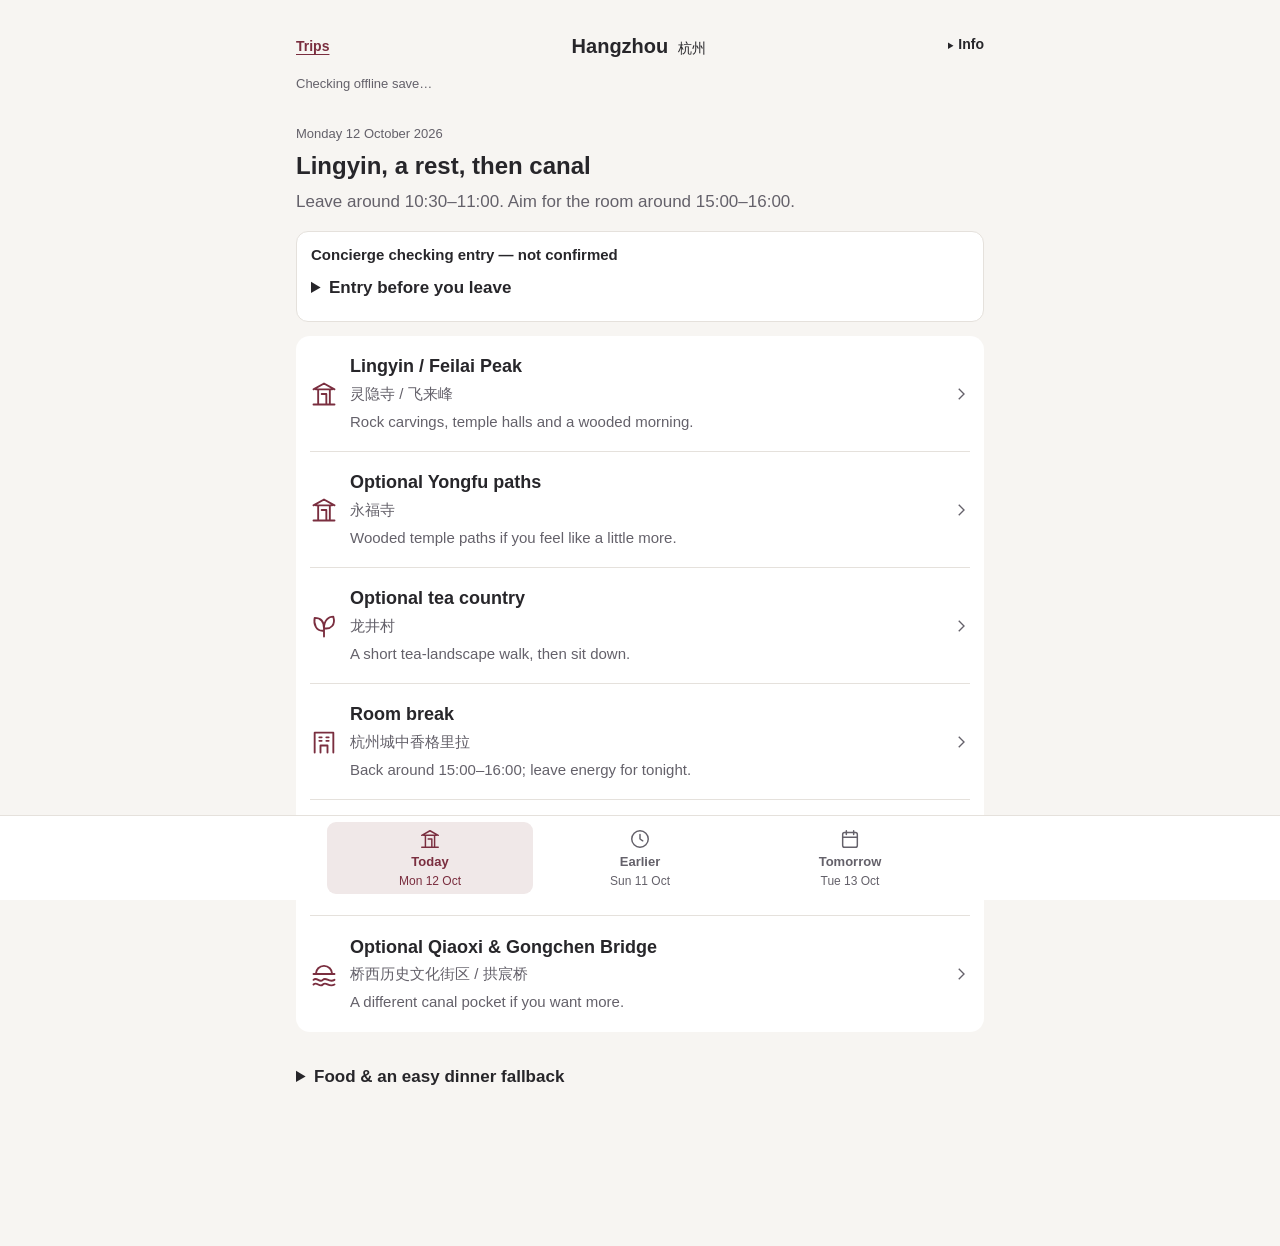
==== commit 4e00e374: "feat: add dated Hangzhou temple and canal day guide" ====
--- a/hangzhou/index.html
+++ b/hangzhou/index.html
@@ -8,11 +8,23 @@
 <script src="./guide.js" defer></script></head><body>
 
 <a class="skip-link" href="#main">Skip to places</a>
-<header class="app-header wrap"><a class="back" href="../">Trips</a><h1>Hangzhou <span lang="zh">杭州</span></h1><details id="guide-info" class="guide-info"><summary>Info</summary><div class="info-content"><h2>Your Hangzhou guide</h2><p>For Trevor &amp; Erica. Choose what feels good; none of these stops is compulsory.</p><p id="offline-status" role="status">Checking offline availability…</p><p id="sync-status" role="status">Loading visited stops…</p><p id="visit-count">No stops marked visited</p><details class="install-help"><summary>Save this guide to your phone</summary><p>iPhone: open in Safari, tap Share, then Add to Home Screen. Android: use the browser menu’s Install app or Add to Home screen option.</p><button id="install-button" type="button" hidden>Install Trips</button><p>The guide and photos work offline only after “Available offline” appears above. Maps, reservations and updates between phones need internet. Visited stops save on this phone and retry sharing when connected.</p></details><p>Ticks mean visited, never reserved. Shared updates can take time between phones. Simultaneous edits in different tabs or phones can arrive out of order.</p><p>Prepared 11 Oct 2026. Check today’s opening hours and road signs as you go. If Amap doesn’t open, copy the Chinese name into your preferred app.</p><a href="https://developer.amap.com/api/uri-api/guide/search/search">Amap search-link documentation</a></div></details></header>
+<header class="app-header wrap"><a class="back" href="../">Trips</a><h1>Hangzhou <span lang="zh">杭州</span></h1><details id="guide-info" class="guide-info"><summary>Info</summary><div class="info-content"><h2>Your Hangzhou guide</h2><p>For Trevor &amp; Erica. Choose what feels good; none of these stops is compulsory.</p><p id="offline-status" role="status">Checking offline availability…</p><p id="sync-status" role="status">Loading visited stops…</p><p id="visit-count">No stops marked visited</p><details class="install-help"><summary>Save this guide to your phone</summary><p>iPhone: open in Safari, tap Share, then Add to Home Screen. Android: use the browser menu’s Install app or Add to Home screen option.</p><button id="install-button" type="button" hidden>Install Trips</button><p>The guide and photos work offline only after “Available offline” appears above. Maps, reservations and updates between phones need internet. Visited stops save on this phone and retry sharing when connected.</p></details><p>Today’s ticks mean visited, never reserved. Marks saved in the earlier guide are preserved; they do not prove that every interior was visited. Shared updates can take time between phones. Simultaneous edits in different tabs or phones can arrive out of order.</p><p>Updated 12 Oct 2026. Check today’s opening hours and road signs as you go. If Amap doesn’t open, copy the Chinese name into your preferred app.</p><a href="https://developer.amap.com/api/uri-api/guide/search/search">Amap search-link documentation</a></div></details></header>
 <p id="offline-indicator" class="offline-indicator wrap">Checking offline save…</p>
 
-<main id="main" class="wrap" tabindex="-1"><noscript><p class="notice">All areas and place details are shown below. Copy names manually. Visited ticks and offline saving need JavaScript.</p></noscript>
-<section id="lake" class="chapter" aria-labelledby="lake-title"><h2 id="lake-title" tabindex="-1">Lake & coffee</h2><p class="chapter-intro">Start small, then choose a short stretch of lake.</p>
+
+<main id="main" class="wrap" tabindex="-1"><noscript><p class="notice">All dates and place details are shown below. Copy names manually. Visited marks and offline saving need JavaScript.</p></noscript>
+<section id="today" class="chapter" aria-labelledby="today-title"><p class="date-label">Monday 12 October 2026</p><h2 id="today-title" tabindex="-1">Lingyin, a rest, then canal</h2><p class="chapter-intro">Leave around 10:30–11:00. Aim for the room around 15:00–16:00.</p>
+<aside class="notice reservation"><strong>Concierge checking entry — not confirmed</strong><details><summary>Entry before you leave</summary><p>Ask the concierge to check today’s Lingyin / Feilai Peak entry before taking Didi. Same-day online reservations are unavailable. On-site registration is possible only if the current slot has capacity; the quota and queue have not been checked.</p><p>Bring original passports. Yongfu is within the same admission area, so it is not a separate fallback if entry is unavailable.</p><a href="https://en.lingyinsi.org/detail_15105.html" target="_blank" rel="noopener">Official entry policy</a><p>If today’s entry is doubtful, choose tea country and check an advance reservation for Tuesday 13 October instead.</p></details></aside>
+<div class="place-group">
+<a class="place-row" href="#place-2026-10-12-lingyin"><svg class="row-icon" viewBox="0 0 24 24" fill="none" stroke="currentColor" stroke-width="1.6" stroke-linecap="round" stroke-linejoin="round" aria-hidden="true"><path d="m3 8 9-5 9 5M5 8h14M7 8v12m10-12v12M3 21h18M10 12h4v8"/></svg><span class="row-text"><span class="row-title">Lingyin / Feilai Peak<span class="chinese copy-text" lang="zh">灵隐寺 / 飞来峰</span></span><span class="row-why">Rock carvings, temple halls and a wooded morning.</span></span><svg class="chevron" viewBox="0 0 24 24" fill="none" stroke="currentColor" stroke-width="1.8" aria-hidden="true"><path d="m9 5 7 7-7 7"/></svg></a>
+<a class="place-row" href="#place-2026-10-12-yongfu"><svg class="row-icon" viewBox="0 0 24 24" fill="none" stroke="currentColor" stroke-width="1.6" stroke-linecap="round" stroke-linejoin="round" aria-hidden="true"><path d="m3 8 9-5 9 5M5 8h14M7 8v12m10-12v12M3 21h18M10 12h4v8"/></svg><span class="row-text"><span class="row-title">Optional Yongfu paths<span class="chinese copy-text" lang="zh">永福寺</span></span><span class="row-why">Wooded temple paths if you feel like a little more.</span></span><svg class="chevron" viewBox="0 0 24 24" fill="none" stroke="currentColor" stroke-width="1.8" aria-hidden="true"><path d="m9 5 7 7-7 7"/></svg></a>
+<a class="place-row" href="#place-2026-10-12-longjing"><svg class="row-icon" viewBox="0 0 24 24" fill="none" stroke="currentColor" stroke-width="1.6" stroke-linecap="round" stroke-linejoin="round" aria-hidden="true"><path d="M12 21v-7m0 2C5 17 3 10 4 5c6 0 8 4 8 9m0 0c0-7 4-10 8-10 2 7-2 11-8 10"/></svg><span class="row-text"><span class="row-title">Optional tea country<span class="chinese copy-text" lang="zh">龙井村</span></span><span class="row-why">A short tea-landscape walk, then sit down.</span></span><svg class="chevron" viewBox="0 0 24 24" fill="none" stroke="currentColor" stroke-width="1.8" aria-hidden="true"><path d="m9 5 7 7-7 7"/></svg></a>
+<a class="place-row" href="#place-2026-10-12-room"><svg class="row-icon" viewBox="0 0 24 24" fill="none" stroke="currentColor" stroke-width="1.6" stroke-linecap="round" stroke-linejoin="round" aria-hidden="true"><path d="M4 21V4h16v17M9 21v-6h6v6M8 8h2m4 0h2M8 11h2m4 0h2"/></svg><span class="row-text"><span class="row-title">Room break<span class="chinese copy-text" lang="zh">杭州城中香格里拉</span></span><span class="row-why">Back around 15:00–16:00; leave energy for tonight.</span></span><svg class="chevron" viewBox="0 0 24 24" fill="none" stroke="currentColor" stroke-width="1.8" aria-hidden="true"><path d="m9 5 7 7-7 7"/></svg></a>
+<a class="place-row" href="#place-2026-10-12-xiaohe"><svg class="row-icon" viewBox="0 0 24 24" fill="none" stroke="currentColor" stroke-width="1.6" stroke-linecap="round" stroke-linejoin="round" aria-hidden="true"><path d="M3 17c3-3 5 3 8 0s5 3 10 0M3 21c3-3 5 3 8 0s5 3 10 0M3 12h18M5 12a7 7 0 0 1 14 0"/></svg><span class="row-text"><span class="row-title">Xiaohe canal lanes<span class="chinese copy-text" lang="zh">小河直街</span></span><span class="row-why">Tonight’s main pocket: canal-side lanes and atmosphere.</span></span><svg class="chevron" viewBox="0 0 24 24" fill="none" stroke="currentColor" stroke-width="1.8" aria-hidden="true"><path d="m9 5 7 7-7 7"/></svg></a>
+<a class="place-row" href="#place-2026-10-12-qiaoxi"><svg class="row-icon" viewBox="0 0 24 24" fill="none" stroke="currentColor" stroke-width="1.6" stroke-linecap="round" stroke-linejoin="round" aria-hidden="true"><path d="M3 17c3-3 5 3 8 0s5 3 10 0M3 21c3-3 5 3 8 0s5 3 10 0M3 12h18M5 12a7 7 0 0 1 14 0"/></svg><span class="row-text"><span class="row-title">Optional Qiaoxi &amp; Gongchen Bridge<span class="chinese copy-text" lang="zh">桥西历史文化街区 / 拱宸桥</span></span><span class="row-why">A different canal pocket if you want more.</span></span><svg class="chevron" viewBox="0 0 24 24" fill="none" stroke="currentColor" stroke-width="1.8" aria-hidden="true"><path d="m9 5 7 7-7 7"/></svg></a>
+</div><details class="food-helper"><summary>Food &amp; an easy dinner fallback</summary><p>Near the tea area, Ye Long Jing at 98 Longjing Road is a research candidate for a Jiangzhe lunch. Check lunch service, current hours and availability before heading there.</p><a href="https://guide.michelin.com/en/zhe-jiang/hangzhou_1027184/restaurant/ye-long-jing" target="_blank" rel="noopener">Ye Long Jing listing</a><p>Midtown Brewery is the easy hotel-area fallback for grilled meats and small plates. Its official Monday opening is 17:00; check today’s service before relying on it.</p><a href="https://www.shangri-la.com/restaurants-bars/hangzhou/midtownshangrila/midtown-brewery/" target="_blank" rel="noopener">Midtown Brewery official information</a><p class="copy-text" lang="zh">不要内脏，也不要鸡爪。</p><p>No offal or chicken feet.</p><button type="button" data-copy="不要内脏，也不要鸡爪。">Copy food phrase</button></details></section>
+<section id="earlier" class="chapter" aria-labelledby="earlier-title"><p class="date-label">Sunday 11 October 2026</p><h2 id="earlier-title" tabindex="-1">Earlier in the week</h2><p class="chapter-intro">The earlier guide and its saved marks. A mark does not prove that every interior was visited.</p>
+<div class="earlier-group" id="lake"><h3>Lake & coffee</h3>
 <aside class="notice bike-note"><details><summary>Bikes: separate lanes only</summary><p>No verified traffic-free lake loop. If a lane joins cars, park or return bikes and walk.</p><p>Ask the concierge and check current signs for suitable stretches. Park or return bikes legally. Keep bikes off the Bai and Su pedestrian causeways; 白堤 / 孤山 is a walking alternative.</p></details></aside>
 <div class="place-group">
 <a class="place-row" href="#place-luckin"><svg class="row-icon" viewBox="0 0 24 24" fill="none" stroke="currentColor" stroke-width="1.6" stroke-linecap="round" stroke-linejoin="round" aria-hidden="true"><path d="M4 8h12v6a5 5 0 0 1-5 5H9a5 5 0 0 1-5-5Z"/><path d="M16 9h2a3 3 0 1 1 0 6h-2M7 3v2m4-2v2"/></svg><span class="row-text"><span class="row-title">Luckin + a light bite<span class="chinese copy-text" lang="zh">瑞幸咖啡</span></span><span class="row-why">Coffee and a light bite nearby.</span></span><svg class="chevron" viewBox="0 0 24 24" fill="none" stroke="currentColor" stroke-width="1.8" aria-hidden="true"><path d="m9 5 7 7-7 7"/></svg></a>
@@ -21,44 +33,51 @@
 <a class="place-row" href="#place-guozhuang"><svg class="row-icon" viewBox="0 0 24 24" fill="none" stroke="currentColor" stroke-width="1.6" stroke-linecap="round" stroke-linejoin="round" aria-hidden="true"><path d="M12 21v-7m0 2C5 17 3 10 4 5c6 0 8 4 8 9m0 0c0-7 4-10 8-10 2 7-2 11-8 10"/></svg><span class="row-text"><span class="row-title">Optional garden pause<span class="chinese copy-text" lang="zh">郭庄</span></span><span class="row-why">A quiet lakeside garden, if you feel like it.</span></span><svg class="chevron" viewBox="0 0 24 24" fill="none" stroke="currentColor" stroke-width="1.8" aria-hidden="true"><path d="m9 5 7 7-7 7"/></svg></a>
 </div>
 <details class="photo-background"><summary>Photo &amp; background</summary><figure class="reference-photo "><img src="./images/west-lake.jpg" width="960" height="566" alt="West Lake panorama" loading="lazy"><figcaption>West Lake · 2 Nov 2019. Reference photo, not a current view; shown in full.<br>Photo: <a href="https://commons.wikimedia.org/wiki/File:West_Lake_63109-Hangzhou_(49152109183).jpg">Xiquinho Silva / source</a> · <a href="https://creativecommons.org/licenses/by/2.0/">CC BY 2.0</a></figcaption></figure></details>
-</section>
-<section id="neighbourhood" class="chapter" aria-labelledby="neighbourhood-title"><h2 id="neighbourhood-title" tabindex="-1">Neighbourhood lanes</h2><p class="chapter-intro">Cafés, small shops, lunch and a room break.</p>
+</div>
+<div class="earlier-group" id="neighbourhood"><h3>Neighbourhood lanes</h3>
 <div class="place-group">
 <a class="place-row" href="#place-haier"><svg class="row-icon" viewBox="0 0 24 24" fill="none" stroke="currentColor" stroke-width="1.6" stroke-linecap="round" stroke-linejoin="round" aria-hidden="true"><path d="M4 21V8l8-4 8 4v13M8 21v-6h8v6M8 9v2m8-2v2M3 21h18"/></svg><span class="row-text"><span class="row-title">Coffee lanes &amp; browsing<span class="chinese copy-text" lang="zh">孩儿巷 → 中山北路</span></span><span class="row-why">Cafés, bakeries and small-shop browsing.</span></span><svg class="chevron" viewBox="0 0 24 24" fill="none" stroke="currentColor" stroke-width="1.8" aria-hidden="true"><path d="m9 5 7 7-7 7"/></svg></a>
 <a class="place-row" href="#place-room"><svg class="row-icon" viewBox="0 0 24 24" fill="none" stroke="currentColor" stroke-width="1.6" stroke-linecap="round" stroke-linejoin="round" aria-hidden="true"><path d="M4 21V4h16v17M9 21v-6h6v6M8 8h2m4 0h2M8 11h2m4 0h2"/></svg><span class="row-text"><span class="row-title">Room break<span class="chinese copy-text" lang="zh">杭州城中香格里拉</span></span><span class="row-why">Shower, rest and save energy for the evening.</span></span><svg class="chevron" viewBox="0 0 24 24" fill="none" stroke="currentColor" stroke-width="1.8" aria-hidden="true"><path d="m9 5 7 7-7 7"/></svg></a>
 </div>
-</section>
-<section id="hefang" class="chapter" aria-labelledby="hefang-title"><h2 id="hefang-title" tabindex="-1">Hefang evening</h2><p class="chapter-intro">Old storefronts, snacks, and a wander.</p>
+</div>
+<div class="earlier-group" id="hefang"><h3>Hefang evening</h3>
 <div class="place-group">
 <a class="place-row" href="#place-hefang-street"><svg class="row-icon" viewBox="0 0 24 24" fill="none" stroke="currentColor" stroke-width="1.6" stroke-linecap="round" stroke-linejoin="round" aria-hidden="true"><path d="M4 21V8l8-4 8 4v13M8 21v-6h8v6M8 9v2m8-2v2M3 21h18"/></svg><span class="row-text"><span class="row-title">Hefang browsing &amp; snacks<span class="chinese copy-text" lang="zh">河坊街</span></span><span class="row-why">Old storefronts, atmosphere and snacks.</span></span><svg class="chevron" viewBox="0 0 24 24" fill="none" stroke="currentColor" stroke-width="1.8" aria-hidden="true"><path d="m9 5 7 7-7 7"/></svg></a>
 <a class="place-row" href="#place-imperial"><svg class="row-icon" viewBox="0 0 24 24" fill="none" stroke="currentColor" stroke-width="1.6" stroke-linecap="round" stroke-linejoin="round" aria-hidden="true"><path d="M4 21V8l8-4 8 4v13M8 21v-6h8v6M8 9v2m8-2v2M3 21h18"/></svg><span class="row-text"><span class="row-title">Keep wandering<span class="chinese copy-text" lang="zh">南宋御街</span></span><span class="row-why">A connected architecture-and-shop wander.</span></span><svg class="chevron" viewBox="0 0 24 24" fill="none" stroke="currentColor" stroke-width="1.8" aria-hidden="true"><path d="m9 5 7 7-7 7"/></svg></a>
 </div>
 <aside class="food-helper"><h3>A useful food phrase</h3><p class="copy-text" lang="zh">不要内脏，也不要鸡爪。</p><p>No offal or chicken feet.</p><button type="button" data-copy="不要内脏，也不要鸡爪。">Copy food phrase</button></aside>
 <details class="photo-background"><summary>Photo &amp; background</summary><figure class="reference-photo "><img src="./images/hefang.jpg" width="960" height="720" alt="Shopfronts and people on Hefang Street in daylight" loading="lazy"><figcaption>Hefang Street · daytime reference, 8 Nov 2019. Reference photo, not a current view; shown in full.<br>Photo: <a href="https://commons.wikimedia.org/wiki/File:Hefang_Street.jpg">钉钉 / source</a> · <a href="https://creativecommons.org/licenses/by-sa/4.0/">CC BY-SA 4.0</a></figcaption></figure></details>
-</section>
-<section id="temple" class="chapter" aria-labelledby="temple-title"><h2 id="temple-title" tabindex="-1">Tomorrow’s temples</h2><p class="chapter-intro">Monday 12 October. Prepare the reservation first.</p>
-<aside class="notice reservation"><strong>Reservation still unbooked / unverified</strong><details><summary>Prepare reservation</summary><p>Open Alipay or WeChat and search the mini-program below. Reserve Mon 12 Oct morning. This guide cannot operate the mini-program or confirm a booking.</p><p class="copy-text" lang="zh">杭州灵隐飞来峰</p><button type="button" data-copy="杭州灵隐飞来峰">Copy mini-program name</button></details></aside>
+</div>
+<div class="earlier-group" id="temple"><h3>Ideas saved on 11 Oct for 12 Oct</h3>
 <div class="place-group">
 <a class="place-row" href="#place-lingyin"><svg class="row-icon" viewBox="0 0 24 24" fill="none" stroke="currentColor" stroke-width="1.6" stroke-linecap="round" stroke-linejoin="round" aria-hidden="true"><path d="m3 8 9-5 9 5M5 8h14M7 8v12m10-12v12M3 21h18M10 12h4v8"/></svg><span class="row-text"><span class="row-title">Lingyin / Feilai Peak<span class="chinese copy-text" lang="zh">灵隐寺 / 飞来峰</span></span><span class="row-why">Temple halls, rock carvings and woods.</span></span><svg class="chevron" viewBox="0 0 24 24" fill="none" stroke="currentColor" stroke-width="1.8" aria-hidden="true"><path d="m9 5 7 7-7 7"/></svg></a>
 <a class="place-row" href="#place-yongfu"><svg class="row-icon" viewBox="0 0 24 24" fill="none" stroke="currentColor" stroke-width="1.6" stroke-linecap="round" stroke-linejoin="round" aria-hidden="true"><path d="m3 8 9-5 9 5M5 8h14M7 8v12m10-12v12M3 21h18M10 12h4v8"/></svg><span class="row-text"><span class="row-title">Optional wooded extension<span class="chinese copy-text" lang="zh">永福寺</span></span><span class="row-why">An optional wooded temple-path extension.</span></span><svg class="chevron" viewBox="0 0 24 24" fill="none" stroke="currentColor" stroke-width="1.8" aria-hidden="true"><path d="m9 5 7 7-7 7"/></svg></a>
 <a class="place-row" href="#place-longjing"><svg class="row-icon" viewBox="0 0 24 24" fill="none" stroke="currentColor" stroke-width="1.6" stroke-linecap="round" stroke-linejoin="round" aria-hidden="true"><path d="M12 21v-7m0 2C5 17 3 10 4 5c6 0 8 4 8 9m0 0c0-7 4-10 8-10 2 7-2 11-8 10"/></svg><span class="row-text"><span class="row-title">Optional tea country<span class="chinese copy-text" lang="zh">龙井村</span></span><span class="row-why">Tea terraces, village lanes and lunch.</span></span><svg class="chevron" viewBox="0 0 24 24" fill="none" stroke="currentColor" stroke-width="1.8" aria-hidden="true"><path d="m9 5 7 7-7 7"/></svg></a>
 </div>
 <details class="photo-background"><summary>Photo &amp; background</summary><figure class="reference-photo portrait"><img src="./images/lingyin.jpg" width="960" height="1440" alt="Shakyamuni Buddha in Lingyin’s Grand Hall" loading="lazy"><figcaption>Lingyin Grand Hall · 3 Nov 2007. Reference photo, not a current view; shown in full.<br>Photo: <a href="https://commons.wikimedia.org/wiki/File:Lingyin_temple_12.jpg">Armin Kübelbeck (Kuebi) / source</a> · <a href="https://creativecommons.org/licenses/by-sa/3.0/">CC BY-SA 3.0</a></figcaption></figure></details>
-</section>
-<article id="place-luckin" class="place-card place-view" data-stop="luckin" data-area="lake" aria-labelledby="place-luckin-title"><a class="detail-back" href="#lake"><svg class="back-icon" viewBox="0 0 24 24" fill="none" stroke="currentColor" stroke-width="1.8" aria-hidden="true"><path d="m15 5-7 7 7 7"/></svg>Back to Lake & coffee</a><h2 id="place-luckin-title" tabindex="-1">Luckin + a light bite<span class="chinese copy-text" lang="zh">瑞幸咖啡</span></h2><p class="why">Start small, with coffee and something light.</p><div class="detail-body"><p><strong>Do</strong> · Pick a nearby branch marked open in Amap or Alipay. A bakery snack, egg pancake or filled bun keeps breakfast simple.</p><p class="cue">Choose a nearby open branch; don’t make coffee a cross-city mission.</p><label class="visit"><input type="checkbox" data-id="luckin" disabled><span>Visited<span class="sr-only">: Luckin + a light bite</span></span></label><div class="copy-fallback-slot"></div></div><div class="actions"><a class="button primary" href="https://uri.amap.com/search?keyword=%E6%9D%AD%E5%B7%9E+%E5%98%89%E9%87%8C%E4%B8%AD%E5%BF%83+%E7%91%9E%E5%B9%B8%E5%92%96%E5%95%A1&amp;city=%E6%9D%AD%E5%B7%9E&amp;view=map&amp;src=cardozo-trips&amp;callnative=1" target="_blank" rel="noopener">Search in Amap<span class="sr-only">: Luckin + a light bite</span></a><button type="button" data-copy="瑞幸咖啡">Copy name<span class="sr-only">: Luckin + a light bite</span></button></div></article>
-<article id="place-beishan" class="place-card place-view" data-stop="beishan" data-area="lake" aria-labelledby="place-beishan-title"><a class="detail-back" href="#lake"><svg class="back-icon" viewBox="0 0 24 24" fill="none" stroke="currentColor" stroke-width="1.8" aria-hidden="true"><path d="m15 5-7 7 7 7"/></svg>Back to Lake & coffee</a><h2 id="place-beishan-title" tabindex="-1">North-bank views &amp; villas<span class="chinese copy-text" lang="zh">北山街</span></h2><p class="why">Lake views in one direction; old villas and different architectural styles in the other.</p><div class="detail-body"><p><strong>Do</strong> · Pause by the water, then look back toward the buildings. A taxi to a locally checked starting point is easier than riding through city traffic.</p><p class="cue">Ride only in a separate bicycle lane where present. If it merges with cars, park or return bikes legally and walk.</p><label class="visit"><input type="checkbox" data-id="beishan" disabled><span>Visited<span class="sr-only">: North-bank views &amp; villas</span></span></label><details class="place-sources"><summary>Story &amp; source</summary><p>The north shore rewards pauses more than distance. The historic buildings are part of the experience, alongside the lake.</p><a href="https://www.ehangzhou.gov.cn/2018-08/15/c_271645.htm" target="_blank" rel="noopener">Read the source<span class="sr-only"> for North-bank views &amp; villas</span></a></details><div class="copy-fallback-slot"></div></div><div class="actions"><a class="button primary" href="https://uri.amap.com/search?keyword=%E5%8C%97%E5%B1%B1%E8%A1%97&amp;city=%E6%9D%AD%E5%B7%9E&amp;view=map&amp;src=cardozo-trips&amp;callnative=1" target="_blank" rel="noopener">Search in Amap<span class="sr-only">: North-bank views &amp; villas</span></a><button type="button" data-copy="北山街">Copy name<span class="sr-only">: North-bank views &amp; villas</span></button></div></article>
-<article id="place-yanggong" class="place-card place-view" data-stop="yanggong" data-area="lake" aria-labelledby="place-yanggong-title"><a class="detail-back" href="#lake"><svg class="back-icon" viewBox="0 0 24 24" fill="none" stroke="currentColor" stroke-width="1.8" aria-hidden="true"><path d="m15 5-7 7 7 7"/></svg>Back to Lake & coffee</a><h2 id="place-yanggong-title" tabindex="-1">West-side lake outing<span class="chinese copy-text" lang="zh">杨公堤</span></h2><p class="why">A leafy western-side outing, with scenery between gently undulating bridges.</p><div class="detail-body"><p><strong>Do</strong> · Ask the concierge and check current signs for stretches with a separate bicycle lane. Two to three hours can include riding, breaks and views.</p><p class="cue">This road has traffic. Choose short stretches and stop when it stops being pleasant. Walking alternative: 白堤 / 孤山.</p><label class="visit"><input type="checkbox" data-id="yanggong" disabled><span>Visited<span class="sr-only">: West-side lake outing</span></span></label><details class="place-sources"><summary>Story &amp; source</summary><p>A scenic cycling candidate, not a verified car-free loop. Keep bikes off the Bai and Su pedestrian causeways. No continuous separated route is promised.</p><a href="https://www.hangzhou2022.cn/shipin/202310/P020231027381012224196.pdf" target="_blank" rel="noopener">Read the source<span class="sr-only"> for West-side lake outing</span></a></details><div class="copy-fallback-slot"></div></div><div class="actions"><a class="button primary" href="https://uri.amap.com/search?keyword=%E6%9D%A8%E5%85%AC%E5%A0%A4&amp;city=%E6%9D%AD%E5%B7%9E&amp;view=map&amp;src=cardozo-trips&amp;callnative=1" target="_blank" rel="noopener">Search in Amap<span class="sr-only">: West-side lake outing</span></a><button type="button" data-copy="杨公堤">Copy name<span class="sr-only">: West-side lake outing</span></button></div></article>
-<article id="place-guozhuang" class="place-card place-view" data-stop="guozhuang" data-area="lake" aria-labelledby="place-guozhuang-title"><a class="detail-back" href="#lake"><svg class="back-icon" viewBox="0 0 24 24" fill="none" stroke="currentColor" stroke-width="1.8" aria-hidden="true"><path d="m15 5-7 7 7 7"/></svg>Back to Lake & coffee</a><h2 id="place-guozhuang-title" tabindex="-1">Optional garden pause<span class="chinese copy-text" lang="zh">郭庄</span></h2><p class="why">A smaller landscape: pond, pavilion, rockwork and views framed by architecture.</p><div class="detail-body"><p><strong>Do</strong> · Park bikes outside and step in if an intimate lakeside garden appeals. Check today’s hours and admission in Amap or at the entrance.</p><p class="cue">Skip if you’d rather stay outside and keep moving. Check hours and admission before heading in.</p><label class="visit"><input type="checkbox" data-id="guozhuang" disabled><span>Visited<span class="sr-only">: Optional garden pause</span></span></label><details class="place-sources"><summary>Story &amp; source</summary><p>Built in 1907 for silk merchant Song Duanfu, the residence and garden were conceived as complementary spaces.</p><a href="https://www.ehangzhou.gov.cn/2018-08/15/c_271651.htm" target="_blank" rel="noopener">Read the source<span class="sr-only"> for Optional garden pause</span></a></details><div class="copy-fallback-slot"></div></div><div class="actions"><a class="button primary" href="https://uri.amap.com/search?keyword=%E9%83%AD%E5%BA%84&amp;city=%E6%9D%AD%E5%B7%9E&amp;view=map&amp;src=cardozo-trips&amp;callnative=1" target="_blank" rel="noopener">Search in Amap<span class="sr-only">: Optional garden pause</span></a><button type="button" data-copy="郭庄">Copy name<span class="sr-only">: Optional garden pause</span></button></div></article>
-<article id="place-haier" class="place-card place-view" data-stop="haier" data-area="neighbourhood" aria-labelledby="place-haier-title"><a class="detail-back" href="#neighbourhood"><svg class="back-icon" viewBox="0 0 24 24" fill="none" stroke="currentColor" stroke-width="1.8" aria-hidden="true"><path d="m15 5-7 7 7 7"/></svg>Back to Neighbourhood lanes</a><h2 id="place-haier-title" tabindex="-1">Coffee lanes &amp; browsing<span class="chinese copy-text" lang="zh">孩儿巷 → 中山北路</span></h2><p class="why">An easy city wander through cafés, bakeries and small shops.</p><div class="detail-body"><p><strong>Do</strong> · Start on Haier Lane toward Zhongshan North Road. Sit for lunch when hungry; favour a clear menu and no queue.</p><p class="cue">Follow the shops that catch your eye. Browsing is the point.</p><label class="visit"><input type="checkbox" data-id="haier" disabled><span>Visited<span class="sr-only">: Coffee lanes &amp; browsing</span></span></label><details class="place-sources"><summary>Story &amp; source</summary><p>These streets make a neighbourhood wander rather than a hunt for one internet-famous shop.</p><a href="https://jrsh.hangzhou.com.cn/city/content/2023-12/03/content_8653540.htm" target="_blank" rel="noopener">Read the source<span class="sr-only"> for Coffee lanes &amp; browsing</span></a><p>Additional street context: <a href="https://z.hangzhou.com.cn/2020/202009zqgq/content/content_7814474_0.htm">Hangzhou local coverage</a>.</p></details><div class="copy-fallback-slot"></div></div><div class="actions"><a class="button primary" href="https://uri.amap.com/search?keyword=%E6%9D%AD%E5%B7%9E+%E5%AD%A9%E5%84%BF%E5%B7%B7&amp;city=%E6%9D%AD%E5%B7%9E&amp;view=map&amp;src=cardozo-trips&amp;callnative=1" target="_blank" rel="noopener">Search in Amap<span class="sr-only">: Coffee lanes &amp; browsing</span></a><button type="button" data-copy="孩儿巷 → 中山北路">Copy name<span class="sr-only">: Coffee lanes &amp; browsing</span></button></div></article>
-<article id="place-room" class="place-card place-view" data-stop="room" data-area="neighbourhood" aria-labelledby="place-room-title"><a class="detail-back" href="#neighbourhood"><svg class="back-icon" viewBox="0 0 24 24" fill="none" stroke="currentColor" stroke-width="1.8" aria-hidden="true"><path d="m15 5-7 7 7 7"/></svg>Back to Neighbourhood lanes</a><h2 id="place-room-title" tabindex="-1">Room break<span class="chinese copy-text" lang="zh">杭州城中香格里拉</span></h2><p class="why">Leave enough energy to enjoy the evening.</p><div class="detail-body"><p><strong>Do</strong> · Return when you’ve had enough. Shower, rest, then choose the evening when you feel like going out.</p><p class="cue">A pause is part of the day, not a missed stop.</p><label class="visit"><input type="checkbox" data-id="room" disabled><span>Visited<span class="sr-only">: Room break</span></span></label><details class="place-sources"><summary>Story &amp; source</summary><p>Midtown Shangri-La sits beside Kerry Centre, a handy base for the city streets.</p><a href="https://www.shangri-la.com/hangzhou/midtownshangrila/about/" target="_blank" rel="noopener">Read the source<span class="sr-only"> for Room break</span></a></details><div class="copy-fallback-slot"></div></div><div class="actions"><a class="button primary" href="https://uri.amap.com/search?keyword=%E6%9D%AD%E5%B7%9E%E5%9F%8E%E4%B8%AD%E9%A6%99%E6%A0%BC%E9%87%8C%E6%8B%89&amp;city=%E6%9D%AD%E5%B7%9E&amp;view=map&amp;src=cardozo-trips&amp;callnative=1" target="_blank" rel="noopener">Search in Amap<span class="sr-only">: Room break</span></a><button type="button" data-copy="杭州城中香格里拉">Copy name<span class="sr-only">: Room break</span></button></div></article>
-<article id="place-hefang-street" class="place-card place-view" data-stop="hefang-street" data-area="hefang" aria-labelledby="place-hefang-street-title"><a class="detail-back" href="#hefang"><svg class="back-icon" viewBox="0 0 24 24" fill="none" stroke="currentColor" stroke-width="1.8" aria-hidden="true"><path d="m15 5-7 7 7 7"/></svg>Back to Hefang evening</a><h2 id="place-hefang-street-title" tabindex="-1">Hefang browsing &amp; snacks<span class="chinese copy-text" lang="zh">河坊街</span></h2><p class="why">Restored historic storefronts and snack browsing near Wushan.</p><div class="detail-body"><p><strong>Do</strong> · Look around first. Dumplings, noodles, chicken, fried potatoes and desserts are suggestions to look for, not promises of particular vendors or ingredients.</p><p class="cue">Touristy and sometimes busy. Don’t queue just because everyone else is.</p><label class="visit"><input type="checkbox" data-id="hefang-street" disabled><span>Visited<span class="sr-only">: Hefang browsing &amp; snacks</span></span></label><details class="place-sources"><summary>Story &amp; source</summary><p>The area earns its place for atmosphere. Its present-day streetscape mixes heritage, restoration and shopping.</p><a href="https://www.ehangzhou.gov.cn/2018-06/14/c_242802.htm" target="_blank" rel="noopener">Read the source<span class="sr-only"> for Hefang browsing &amp; snacks</span></a></details><div class="copy-fallback-slot"></div></div><div class="actions"><a class="button primary" href="https://uri.amap.com/search?keyword=%E6%B2%B3%E5%9D%8A%E8%A1%97&amp;city=%E6%9D%AD%E5%B7%9E&amp;view=map&amp;src=cardozo-trips&amp;callnative=1" target="_blank" rel="noopener">Search in Amap<span class="sr-only">: Hefang browsing &amp; snacks</span></a><button type="button" data-copy="河坊街">Copy name<span class="sr-only">: Hefang browsing &amp; snacks</span></button></div></article>
-<article id="place-imperial" class="place-card place-view" data-stop="imperial" data-area="hefang" aria-labelledby="place-imperial-title"><a class="detail-back" href="#hefang"><svg class="back-icon" viewBox="0 0 24 24" fill="none" stroke="currentColor" stroke-width="1.8" aria-hidden="true"><path d="m15 5-7 7 7 7"/></svg>Back to Hefang evening</a><h2 id="place-imperial-title" tabindex="-1">Keep wandering<span class="chinese copy-text" lang="zh">南宋御街</span></h2><p class="why">A connected architecture-and-shop walk on Southern Song Imperial Street.</p><div class="detail-body"><p><strong>Do</strong> · Pick a direction, wander, and turn back whenever. Metro candidate: 凤起路 → 定安路 on Line 1, then walk; confirm the live route in Amap.</p><p class="cue">Didi home is an option. Older and recreated buildings sit together; not everything is original Song architecture.</p><label class="visit"><input type="checkbox" data-id="imperial" disabled><span>Visited<span class="sr-only">: Keep wandering</span></span></label><details class="place-sources"><summary>Story &amp; source</summary><p>Read the street as a restored streetscape, rather than a preserved medieval city.</p><a href="https://www.ehangzhou.gov.cn/2018-06/14/c_242802.htm" target="_blank" rel="noopener">Read the source<span class="sr-only"> for Keep wandering</span></a></details><div class="copy-fallback-slot"></div></div><div class="actions"><a class="button primary" href="https://uri.amap.com/search?keyword=%E5%8D%97%E5%AE%8B%E5%BE%A1%E8%A1%97&amp;city=%E6%9D%AD%E5%B7%9E&amp;view=map&amp;src=cardozo-trips&amp;callnative=1" target="_blank" rel="noopener">Search in Amap<span class="sr-only">: Keep wandering</span></a><button type="button" data-copy="南宋御街">Copy name<span class="sr-only">: Keep wandering</span></button></div></article>
-<article id="place-lingyin" class="place-card place-view" data-stop="lingyin" data-area="temple" aria-labelledby="place-lingyin-title"><a class="detail-back" href="#temple"><svg class="back-icon" viewBox="0 0 24 24" fill="none" stroke="currentColor" stroke-width="1.8" aria-hidden="true"><path d="m15 5-7 7 7 7"/></svg>Back to Tomorrow’s temples</a><h2 id="place-lingyin-title" tabindex="-1">Lingyin / Feilai Peak<span class="chinese copy-text" lang="zh">灵隐寺 / 飞来峰</span></h2><p class="why">Temple halls, carved rock faces and wooded surroundings: enough for a full morning on their own.</p><div class="detail-body"><p><strong>Do</strong> · Reserve the Monday 12 October morning slot in the Alipay or WeChat mini-program 杭州灵隐飞来峰. Bring original passports. The concierge can help.</p><p class="cue">UNBOOKED / UNVERIFIED — a visited tick is not a reservation.</p><label class="visit"><input type="checkbox" data-id="lingyin" disabled><span>Visited<span class="sr-only">: Lingyin / Feilai Peak</span></span></label><details class="place-sources"><summary>Story &amp; source</summary><p>Official information checked 11 Oct 2026: free admission; passports accepted; reservations 1–7 days ahead. Opening 07:30–17:30, morning slot 07:30–12:00. Availability for your visit is unverified.</p><a href="https://en.lingyinsi.org/detail_15105.html" target="_blank" rel="noopener">Read the source<span class="sr-only"> for Lingyin / Feilai Peak</span></a></details><div class="copy-fallback-slot"></div></div><div class="actions"><a class="button primary" href="https://uri.amap.com/search?keyword=%E7%81%B5%E9%9A%90%E5%AF%BA+%E9%A3%9E%E6%9D%A5%E5%B3%B0&amp;city=%E6%9D%AD%E5%B7%9E&amp;view=map&amp;src=cardozo-trips&amp;callnative=1" target="_blank" rel="noopener">Search in Amap<span class="sr-only">: Lingyin / Feilai Peak</span></a><button type="button" data-copy="灵隐寺 / 飞来峰">Copy name<span class="sr-only">: Lingyin / Feilai Peak</span></button></div></article>
-<article id="place-yongfu" class="place-card place-view" data-stop="yongfu" data-area="temple" aria-labelledby="place-yongfu-title"><a class="detail-back" href="#temple"><svg class="back-icon" viewBox="0 0 24 24" fill="none" stroke="currentColor" stroke-width="1.8" aria-hidden="true"><path d="m15 5-7 7 7 7"/></svg>Back to Tomorrow’s temples</a><h2 id="place-yongfu-title" tabindex="-1">Optional wooded extension<span class="chinese copy-text" lang="zh">永福寺</span></h2><p class="why">A temple-path extension among hills and trees within the Feilai Peak scenic area.</p><div class="detail-body"><p><strong>Do</strong> · Follow signs if you feel like more walking. Expect steps and turn back when you want.</p><p class="cue">Expect steps; follow open signed paths and turn back whenever you like.</p><label class="visit"><input type="checkbox" data-id="yongfu" disabled><span>Visited<span class="sr-only">: Optional wooded extension</span></span></label><details class="place-sources"><summary>Story &amp; source</summary><p>Yongfu sits within the Feilai Peak scenic area, tucked among wooded hills.</p><a href="https://eng.hangzhou.gov.cn/art/2025/1/27/art_811217_58876474.html" target="_blank" rel="noopener">Read the source<span class="sr-only"> for Optional wooded extension</span></a></details><div class="copy-fallback-slot"></div></div><div class="actions"><a class="button primary" href="https://uri.amap.com/search?keyword=%E6%B0%B8%E7%A6%8F%E5%AF%BA&amp;city=%E6%9D%AD%E5%B7%9E&amp;view=map&amp;src=cardozo-trips&amp;callnative=1" target="_blank" rel="noopener">Search in Amap<span class="sr-only">: Optional wooded extension</span></a><button type="button" data-copy="永福寺">Copy name<span class="sr-only">: Optional wooded extension</span></button></div></article>
-<article id="place-longjing" class="place-card place-view" data-stop="longjing" data-area="temple" aria-labelledby="place-longjing-title"><a class="detail-back" href="#temple"><svg class="back-icon" viewBox="0 0 24 24" fill="none" stroke="currentColor" stroke-width="1.8" aria-hidden="true"><path d="m15 5-7 7 7 7"/></svg>Back to Tomorrow’s temples</a><h2 id="place-longjing-title" tabindex="-1">Optional tea country<span class="chinese copy-text" lang="zh">龙井村</span></h2><p class="why">Tea terraces, village lanes, tea and lunch if energy allows.</p><div class="detail-body"><p><strong>Do</strong> · Take a separate taxi from Lingyin, then choose a short village or tea-field walk.</p><p class="cue">Take Didi between areas, then keep the walk short or linger over tea.</p><label class="visit"><input type="checkbox" data-id="longjing" disabled><span>Visited<span class="sr-only">: Optional tea country</span></span></label><details class="place-sources"><summary>Story &amp; source</summary><p>Longjing’s tea landscape makes a different afternoon from the temple woods. Keep it optional and use a separate transfer.</p><a href="https://www.ehangzhou.gov.cn/2018-08/15/c_262281.htm" target="_blank" rel="noopener">Read the source<span class="sr-only"> for Optional tea country</span></a></details><div class="copy-fallback-slot"></div></div><div class="actions"><a class="button primary" href="https://uri.amap.com/search?keyword=%E9%BE%99%E4%BA%95%E6%9D%91&amp;city=%E6%9D%AD%E5%B7%9E&amp;view=map&amp;src=cardozo-trips&amp;callnative=1" target="_blank" rel="noopener">Search in Amap<span class="sr-only">: Optional tea country</span></a><button type="button" data-copy="龙井村">Copy name<span class="sr-only">: Optional tea country</span></button></div></article>
-</main><nav class="section-nav" aria-label="Guide areas"><div class="wrap">
-<a href="#lake"><svg class="nav-icon" viewBox="0 0 24 24" fill="none" stroke="currentColor" stroke-width="1.6" stroke-linecap="round" stroke-linejoin="round" aria-hidden="true"><path d="M3 15c3-3 5 3 8 0s5 3 10 0M3 20c3-3 5 3 8 0s5 3 10 0M5 10l4-6 4 6m0 0 4-4 4 4"/></svg><span>Lake</span></a>
-<a href="#neighbourhood"><svg class="nav-icon" viewBox="0 0 24 24" fill="none" stroke="currentColor" stroke-width="1.6" stroke-linecap="round" stroke-linejoin="round" aria-hidden="true"><path d="M4 21V8l8-4 8 4v13M8 21v-6h8v6M8 9v2m8-2v2M3 21h18"/></svg><span>Lanes</span></a>
-<a href="#hefang"><svg class="nav-icon" viewBox="0 0 24 24" fill="none" stroke="currentColor" stroke-width="1.6" stroke-linecap="round" stroke-linejoin="round" aria-hidden="true"><path d="M20 16A9 9 0 0 1 8 4a9 9 0 1 0 12 12ZM17 3v4m-2-2h4"/></svg><span>Evening</span></a>
-<a href="#temple"><svg class="nav-icon" viewBox="0 0 24 24" fill="none" stroke="currentColor" stroke-width="1.6" stroke-linecap="round" stroke-linejoin="round" aria-hidden="true"><path d="m3 8 9-5 9 5M5 8h14M7 8v12m10-12v12M3 21h18M10 12h4v8"/></svg><span>Tomorrow</span></a>
+<p>These were options prepared yesterday. For today’s admission status, use <a href="#today">Today’s concierge check</a>.</p>
+</div>
+<details class="return-options"><summary>Worth a return, if it appeals</summary><p>The lake circuit covered the landscape; these are different experiences, not obligations to backtrack.</p><p>Three Pools Mirroring the Moon: an island boat outing distinct from the shoreline walk. <a href="https://www.ehangzhou.gov.cn/2018-06/14/c_271616.htm" target="_blank" rel="noopener">Three Pools island</a></p><p>Leifeng Pagoda: a viewpoint; the present structure was rebuilt in 2002. <a href="https://www.ehangzhou.gov.cn/2026-09/28/c_299204.htm" target="_blank" rel="noopener">Leifeng Pagoda</a></p><p>Hu Xueyan’s residence: merchant courtyards and garden architecture near Hefang, dating to 1872. <a href="https://www.ehangzhou.gov.cn/2018-07/12/c_254924.htm" target="_blank" rel="noopener">Hu Xueyan residence</a></p></details></section>
+<section id="tomorrow" class="chapter" aria-labelledby="tomorrow-title"><p class="date-label">Tuesday 13 October 2026</p><h2 id="tomorrow-title" tabindex="-1">A hotel move &amp; a quieter afternoon</h2><p class="chapter-intro">Provisional: Banyan Tree, a boat or tea, and resort time.</p><div class="detail-body utility"><h3>Banyan Tree &amp; Xixi</h3><p>Transfer and leave the luggage with the hotel. Official check-in is 15:00; confirm luggage arrangements and departure details with the hotels.</p><p>Keep the afternoon light: an Xixi sculling boat, a hotel-arranged boat or afternoon tea, then resort time and dinner. Ask the concierge about routes, costs and availability. No boat or dining experience is booked here.</p><a href="https://www.banyantree.com/china/hangzhou" target="_blank" rel="noopener">Banyan Tree Hangzhou</a><a href="https://www.banyantree.com/china/hangzhou/dining/destination-dining" target="_blank" rel="noopener">Hotel boat dining options</a><p class="copy-text" lang="zh">杭州西溪悦榕庄</p><div class="actions"><a class="button primary" href="https://uri.amap.com/search?keyword=%E6%9D%AD%E5%B7%9E%E8%A5%BF%E6%BA%AA%E6%82%A6%E6%A6%95%E5%BA%84&amp;city=%E6%9D%AD%E5%B7%9E&amp;view=map&amp;src=cardozo-trips&amp;callnative=1" target="_blank" rel="noopener">Search hotel in Amap</a><button type="button" data-copy="杭州西溪悦榕庄">Copy hotel name</button></div></div><aside class="notice reservation"><details><summary>If Lingyin is still needed</summary><p>If temple entry was unavailable on Monday, check and reserve Tuesday 13 October in advance through the Alipay or WeChat mini-program below. Availability is not confirmed. Visit before the hotel move and simplify Xixi to a short resort outing.</p><p class="copy-text" lang="zh">杭州灵隐飞来峰</p><button type="button" data-copy="杭州灵隐飞来峰">Copy mini-program name</button><a href="https://en.lingyinsi.org/detail_15105.html" target="_blank" rel="noopener">Official entry policy</a></details></aside></section>
+<article id="place-luckin" class="place-card place-view" data-stop="luckin" data-area="earlier" aria-labelledby="place-luckin-title"><a class="detail-back" href="#earlier"><svg class="back-icon" viewBox="0 0 24 24" fill="none" stroke="currentColor" stroke-width="1.8" aria-hidden="true"><path d="m15 5-7 7 7 7"/></svg>Back to Sunday 11 October</a><h2 id="place-luckin-title" tabindex="-1">Luckin + a light bite<span class="chinese copy-text" lang="zh">瑞幸咖啡</span></h2><p class="why">Start small, with coffee and something light.</p><div class="detail-body"><p><strong>Do</strong> · Pick a nearby branch marked open in Amap or Alipay. A bakery snack, egg pancake or filled bun keeps breakfast simple.</p><p class="cue">Choose a nearby open branch; don’t make coffee a cross-city mission.</p><label class="visit"><input type="checkbox" data-id="luckin" disabled><span>Saved mark from earlier guide<span class="sr-only">: Luckin + a light bite</span></span></label><div class="copy-fallback-slot"></div></div><div class="actions"><a class="button primary" href="https://uri.amap.com/search?keyword=%E6%9D%AD%E5%B7%9E+%E5%98%89%E9%87%8C%E4%B8%AD%E5%BF%83+%E7%91%9E%E5%B9%B8%E5%92%96%E5%95%A1&amp;city=%E6%9D%AD%E5%B7%9E&amp;view=map&amp;src=cardozo-trips&amp;callnative=1" target="_blank" rel="noopener">Search in Amap<span class="sr-only">: Luckin + a light bite</span></a><button type="button" data-copy="瑞幸咖啡">Copy name<span class="sr-only">: Luckin + a light bite</span></button></div></article>
+<article id="place-beishan" class="place-card place-view" data-stop="beishan" data-area="earlier" aria-labelledby="place-beishan-title"><a class="detail-back" href="#earlier"><svg class="back-icon" viewBox="0 0 24 24" fill="none" stroke="currentColor" stroke-width="1.8" aria-hidden="true"><path d="m15 5-7 7 7 7"/></svg>Back to Sunday 11 October</a><h2 id="place-beishan-title" tabindex="-1">North-bank views &amp; villas<span class="chinese copy-text" lang="zh">北山街</span></h2><p class="why">Lake views in one direction; old villas and different architectural styles in the other.</p><div class="detail-body"><p><strong>Do</strong> · Pause by the water, then look back toward the buildings. A taxi to a locally checked starting point is easier than riding through city traffic.</p><p class="cue">Ride only in a separate bicycle lane where present. If it merges with cars, park or return bikes legally and walk.</p><label class="visit"><input type="checkbox" data-id="beishan" disabled><span>Saved mark from earlier guide<span class="sr-only">: North-bank views &amp; villas</span></span></label><details class="place-sources"><summary>Story &amp; source</summary><p>The north shore rewards pauses more than distance. The historic buildings are part of the experience, alongside the lake.</p><a href="https://www.ehangzhou.gov.cn/2018-08/15/c_271645.htm" target="_blank" rel="noopener">Read the source<span class="sr-only"> for North-bank views &amp; villas</span></a></details><div class="copy-fallback-slot"></div></div><div class="actions"><a class="button primary" href="https://uri.amap.com/search?keyword=%E5%8C%97%E5%B1%B1%E8%A1%97&amp;city=%E6%9D%AD%E5%B7%9E&amp;view=map&amp;src=cardozo-trips&amp;callnative=1" target="_blank" rel="noopener">Search in Amap<span class="sr-only">: North-bank views &amp; villas</span></a><button type="button" data-copy="北山街">Copy name<span class="sr-only">: North-bank views &amp; villas</span></button></div></article>
+<article id="place-yanggong" class="place-card place-view" data-stop="yanggong" data-area="earlier" aria-labelledby="place-yanggong-title"><a class="detail-back" href="#earlier"><svg class="back-icon" viewBox="0 0 24 24" fill="none" stroke="currentColor" stroke-width="1.8" aria-hidden="true"><path d="m15 5-7 7 7 7"/></svg>Back to Sunday 11 October</a><h2 id="place-yanggong-title" tabindex="-1">West-side lake outing<span class="chinese copy-text" lang="zh">杨公堤</span></h2><p class="why">A leafy western-side outing, with scenery between gently undulating bridges.</p><div class="detail-body"><p><strong>Do</strong> · Ask the concierge and check current signs for stretches with a separate bicycle lane. Two to three hours can include riding, breaks and views.</p><p class="cue">This road has traffic. Choose short stretches and stop when it stops being pleasant. Walking alternative: 白堤 / 孤山.</p><label class="visit"><input type="checkbox" data-id="yanggong" disabled><span>Saved mark from earlier guide<span class="sr-only">: West-side lake outing</span></span></label><details class="place-sources"><summary>Story &amp; source</summary><p>A scenic cycling candidate, not a verified car-free loop. Keep bikes off the Bai and Su pedestrian causeways. No continuous separated route is promised.</p><a href="https://www.hangzhou2022.cn/shipin/202310/P020231027381012224196.pdf" target="_blank" rel="noopener">Read the source<span class="sr-only"> for West-side lake outing</span></a></details><div class="copy-fallback-slot"></div></div><div class="actions"><a class="button primary" href="https://uri.amap.com/search?keyword=%E6%9D%A8%E5%85%AC%E5%A0%A4&amp;city=%E6%9D%AD%E5%B7%9E&amp;view=map&amp;src=cardozo-trips&amp;callnative=1" target="_blank" rel="noopener">Search in Amap<span class="sr-only">: West-side lake outing</span></a><button type="button" data-copy="杨公堤">Copy name<span class="sr-only">: West-side lake outing</span></button></div></article>
+<article id="place-guozhuang" class="place-card place-view" data-stop="guozhuang" data-area="earlier" aria-labelledby="place-guozhuang-title"><a class="detail-back" href="#earlier"><svg class="back-icon" viewBox="0 0 24 24" fill="none" stroke="currentColor" stroke-width="1.8" aria-hidden="true"><path d="m15 5-7 7 7 7"/></svg>Back to Sunday 11 October</a><h2 id="place-guozhuang-title" tabindex="-1">Optional garden pause<span class="chinese copy-text" lang="zh">郭庄</span></h2><p class="why">A smaller landscape: pond, pavilion, rockwork and views framed by architecture.</p><div class="detail-body"><p><strong>Do</strong> · Park bikes outside and step in if an intimate lakeside garden appeals. Check today’s hours and admission in Amap or at the entrance.</p><p class="cue">Skip if you’d rather stay outside and keep moving. Check hours and admission before heading in.</p><label class="visit"><input type="checkbox" data-id="guozhuang" disabled><span>Saved mark from earlier guide<span class="sr-only">: Optional garden pause</span></span></label><details class="place-sources"><summary>Story &amp; source</summary><p>Built in 1907 for silk merchant Song Duanfu, the residence and garden were conceived as complementary spaces.</p><a href="https://www.ehangzhou.gov.cn/2018-08/15/c_271651.htm" target="_blank" rel="noopener">Read the source<span class="sr-only"> for Optional garden pause</span></a></details><div class="copy-fallback-slot"></div></div><div class="actions"><a class="button primary" href="https://uri.amap.com/search?keyword=%E9%83%AD%E5%BA%84&amp;city=%E6%9D%AD%E5%B7%9E&amp;view=map&amp;src=cardozo-trips&amp;callnative=1" target="_blank" rel="noopener">Search in Amap<span class="sr-only">: Optional garden pause</span></a><button type="button" data-copy="郭庄">Copy name<span class="sr-only">: Optional garden pause</span></button></div></article>
+<article id="place-haier" class="place-card place-view" data-stop="haier" data-area="earlier" aria-labelledby="place-haier-title"><a class="detail-back" href="#earlier"><svg class="back-icon" viewBox="0 0 24 24" fill="none" stroke="currentColor" stroke-width="1.8" aria-hidden="true"><path d="m15 5-7 7 7 7"/></svg>Back to Sunday 11 October</a><h2 id="place-haier-title" tabindex="-1">Coffee lanes &amp; browsing<span class="chinese copy-text" lang="zh">孩儿巷 → 中山北路</span></h2><p class="why">An easy city wander through cafés, bakeries and small shops.</p><div class="detail-body"><p><strong>Do</strong> · Start on Haier Lane toward Zhongshan North Road. Sit for lunch when hungry; favour a clear menu and no queue.</p><p class="cue">Follow the shops that catch your eye. Browsing is the point.</p><label class="visit"><input type="checkbox" data-id="haier" disabled><span>Saved mark from earlier guide<span class="sr-only">: Coffee lanes &amp; browsing</span></span></label><details class="place-sources"><summary>Story &amp; source</summary><p>These streets make a neighbourhood wander rather than a hunt for one internet-famous shop.</p><a href="https://jrsh.hangzhou.com.cn/city/content/2023-12/03/content_8653540.htm" target="_blank" rel="noopener">Read the source<span class="sr-only"> for Coffee lanes &amp; browsing</span></a><p>Additional street context: <a href="https://z.hangzhou.com.cn/2020/202009zqgq/content/content_7814474_0.htm">Hangzhou local coverage</a>.</p></details><div class="copy-fallback-slot"></div></div><div class="actions"><a class="button primary" href="https://uri.amap.com/search?keyword=%E6%9D%AD%E5%B7%9E+%E5%AD%A9%E5%84%BF%E5%B7%B7&amp;city=%E6%9D%AD%E5%B7%9E&amp;view=map&amp;src=cardozo-trips&amp;callnative=1" target="_blank" rel="noopener">Search in Amap<span class="sr-only">: Coffee lanes &amp; browsing</span></a><button type="button" data-copy="孩儿巷 → 中山北路">Copy name<span class="sr-only">: Coffee lanes &amp; browsing</span></button></div></article>
+<article id="place-room" class="place-card place-view" data-stop="room" data-area="earlier" aria-labelledby="place-room-title"><a class="detail-back" href="#earlier"><svg class="back-icon" viewBox="0 0 24 24" fill="none" stroke="currentColor" stroke-width="1.8" aria-hidden="true"><path d="m15 5-7 7 7 7"/></svg>Back to Sunday 11 October</a><h2 id="place-room-title" tabindex="-1">Room break<span class="chinese copy-text" lang="zh">杭州城中香格里拉</span></h2><p class="why">Leave enough energy to enjoy the evening.</p><div class="detail-body"><p><strong>Do</strong> · Return when you’ve had enough. Shower, rest, then choose the evening when you feel like going out.</p><p class="cue">A pause is part of the day, not a missed stop.</p><label class="visit"><input type="checkbox" data-id="room" disabled><span>Saved mark from earlier guide<span class="sr-only">: Room break</span></span></label><details class="place-sources"><summary>Story &amp; source</summary><p>Midtown Shangri-La sits beside Kerry Centre, a handy base for the city streets.</p><a href="https://www.shangri-la.com/hangzhou/midtownshangrila/about/" target="_blank" rel="noopener">Read the source<span class="sr-only"> for Room break</span></a></details><div class="copy-fallback-slot"></div></div><div class="actions"><a class="button primary" href="https://uri.amap.com/search?keyword=%E6%9D%AD%E5%B7%9E%E5%9F%8E%E4%B8%AD%E9%A6%99%E6%A0%BC%E9%87%8C%E6%8B%89&amp;city=%E6%9D%AD%E5%B7%9E&amp;view=map&amp;src=cardozo-trips&amp;callnative=1" target="_blank" rel="noopener">Search in Amap<span class="sr-only">: Room break</span></a><button type="button" data-copy="杭州城中香格里拉">Copy name<span class="sr-only">: Room break</span></button></div></article>
+<article id="place-hefang-street" class="place-card place-view" data-stop="hefang-street" data-area="earlier" aria-labelledby="place-hefang-street-title"><a class="detail-back" href="#earlier"><svg class="back-icon" viewBox="0 0 24 24" fill="none" stroke="currentColor" stroke-width="1.8" aria-hidden="true"><path d="m15 5-7 7 7 7"/></svg>Back to Sunday 11 October</a><h2 id="place-hefang-street-title" tabindex="-1">Hefang browsing &amp; snacks<span class="chinese copy-text" lang="zh">河坊街</span></h2><p class="why">Restored historic storefronts and snack browsing near Wushan.</p><div class="detail-body"><p><strong>Do</strong> · Look around first. Dumplings, noodles, chicken, fried potatoes and desserts are suggestions to look for, not promises of particular vendors or ingredients.</p><p class="cue">Touristy and sometimes busy. Don’t queue just because everyone else is.</p><label class="visit"><input type="checkbox" data-id="hefang-street" disabled><span>Saved mark from earlier guide<span class="sr-only">: Hefang browsing &amp; snacks</span></span></label><details class="place-sources"><summary>Story &amp; source</summary><p>The area earns its place for atmosphere. Its present-day streetscape mixes heritage, restoration and shopping.</p><a href="https://www.ehangzhou.gov.cn/2018-06/14/c_242802.htm" target="_blank" rel="noopener">Read the source<span class="sr-only"> for Hefang browsing &amp; snacks</span></a></details><div class="copy-fallback-slot"></div></div><div class="actions"><a class="button primary" href="https://uri.amap.com/search?keyword=%E6%B2%B3%E5%9D%8A%E8%A1%97&amp;city=%E6%9D%AD%E5%B7%9E&amp;view=map&amp;src=cardozo-trips&amp;callnative=1" target="_blank" rel="noopener">Search in Amap<span class="sr-only">: Hefang browsing &amp; snacks</span></a><button type="button" data-copy="河坊街">Copy name<span class="sr-only">: Hefang browsing &amp; snacks</span></button></div></article>
+<article id="place-imperial" class="place-card place-view" data-stop="imperial" data-area="earlier" aria-labelledby="place-imperial-title"><a class="detail-back" href="#earlier"><svg class="back-icon" viewBox="0 0 24 24" fill="none" stroke="currentColor" stroke-width="1.8" aria-hidden="true"><path d="m15 5-7 7 7 7"/></svg>Back to Sunday 11 October</a><h2 id="place-imperial-title" tabindex="-1">Keep wandering<span class="chinese copy-text" lang="zh">南宋御街</span></h2><p class="why">A connected architecture-and-shop walk on Southern Song Imperial Street.</p><div class="detail-body"><p><strong>Do</strong> · Pick a direction, wander, and turn back whenever. Metro candidate: 凤起路 → 定安路 on Line 1, then walk; confirm the live route in Amap.</p><p class="cue">Didi home is an option. Older and recreated buildings sit together; not everything is original Song architecture.</p><label class="visit"><input type="checkbox" data-id="imperial" disabled><span>Saved mark from earlier guide<span class="sr-only">: Keep wandering</span></span></label><details class="place-sources"><summary>Story &amp; source</summary><p>Read the street as a restored streetscape, rather than a preserved medieval city.</p><a href="https://www.ehangzhou.gov.cn/2018-06/14/c_242802.htm" target="_blank" rel="noopener">Read the source<span class="sr-only"> for Keep wandering</span></a></details><div class="copy-fallback-slot"></div></div><div class="actions"><a class="button primary" href="https://uri.amap.com/search?keyword=%E5%8D%97%E5%AE%8B%E5%BE%A1%E8%A1%97&amp;city=%E6%9D%AD%E5%B7%9E&amp;view=map&amp;src=cardozo-trips&amp;callnative=1" target="_blank" rel="noopener">Search in Amap<span class="sr-only">: Keep wandering</span></a><button type="button" data-copy="南宋御街">Copy name<span class="sr-only">: Keep wandering</span></button></div></article>
+<article id="place-lingyin" class="place-card place-view" data-stop="lingyin" data-area="earlier" aria-labelledby="place-lingyin-title"><a class="detail-back" href="#earlier"><svg class="back-icon" viewBox="0 0 24 24" fill="none" stroke="currentColor" stroke-width="1.8" aria-hidden="true"><path d="m15 5-7 7 7 7"/></svg>Back to Sunday 11 October</a><h2 id="place-lingyin-title" tabindex="-1">Lingyin / Feilai Peak<span class="chinese copy-text" lang="zh">灵隐寺 / 飞来峰</span></h2><p class="why">Temple halls, carved rock faces and wooded surroundings: enough for a full morning on their own.</p><div class="detail-body"><p><strong>Do</strong> · This option was saved on Sunday 11 October for Monday. See Today for the concierge’s pending entry check; do not rely on yesterday’s reservation preparation.</p><p class="cue">An earlier saved mark is not an admission confirmation. Use Today’s entry note before travelling.</p><label class="visit"><input type="checkbox" data-id="lingyin" disabled><span>Saved mark from earlier guide<span class="sr-only">: Lingyin / Feilai Peak</span></span></label><details class="place-sources"><summary>Story &amp; source</summary><p>Official policy rechecked 12 Oct 2026: free admission; original passports accepted. Online reservations must be made at least one day ahead; same-day registration depends on on-site capacity. See Today for the pending concierge check.</p><a href="https://en.lingyinsi.org/detail_15105.html" target="_blank" rel="noopener">Read the source<span class="sr-only"> for Lingyin / Feilai Peak</span></a></details><div class="copy-fallback-slot"></div></div><div class="actions"><a class="button primary" href="https://uri.amap.com/search?keyword=%E7%81%B5%E9%9A%90%E5%AF%BA+%E9%A3%9E%E6%9D%A5%E5%B3%B0&amp;city=%E6%9D%AD%E5%B7%9E&amp;view=map&amp;src=cardozo-trips&amp;callnative=1" target="_blank" rel="noopener">Search in Amap<span class="sr-only">: Lingyin / Feilai Peak</span></a><button type="button" data-copy="灵隐寺 / 飞来峰">Copy name<span class="sr-only">: Lingyin / Feilai Peak</span></button></div></article>
+<article id="place-yongfu" class="place-card place-view" data-stop="yongfu" data-area="earlier" aria-labelledby="place-yongfu-title"><a class="detail-back" href="#earlier"><svg class="back-icon" viewBox="0 0 24 24" fill="none" stroke="currentColor" stroke-width="1.8" aria-hidden="true"><path d="m15 5-7 7 7 7"/></svg>Back to Sunday 11 October</a><h2 id="place-yongfu-title" tabindex="-1">Optional wooded extension<span class="chinese copy-text" lang="zh">永福寺</span></h2><p class="why">A temple-path extension among hills and trees within the Feilai Peak scenic area.</p><div class="detail-body"><p><strong>Do</strong> · Follow signs if you feel like more walking. Expect steps and turn back when you want.</p><p class="cue">Expect steps; follow open signed paths and turn back whenever you like.</p><label class="visit"><input type="checkbox" data-id="yongfu" disabled><span>Saved mark from earlier guide<span class="sr-only">: Optional wooded extension</span></span></label><details class="place-sources"><summary>Story &amp; source</summary><p>Yongfu sits within the Feilai Peak scenic area, tucked among wooded hills.</p><a href="https://eng.hangzhou.gov.cn/art/2025/1/27/art_811217_58876474.html" target="_blank" rel="noopener">Read the source<span class="sr-only"> for Optional wooded extension</span></a></details><div class="copy-fallback-slot"></div></div><div class="actions"><a class="button primary" href="https://uri.amap.com/search?keyword=%E6%B0%B8%E7%A6%8F%E5%AF%BA&amp;city=%E6%9D%AD%E5%B7%9E&amp;view=map&amp;src=cardozo-trips&amp;callnative=1" target="_blank" rel="noopener">Search in Amap<span class="sr-only">: Optional wooded extension</span></a><button type="button" data-copy="永福寺">Copy name<span class="sr-only">: Optional wooded extension</span></button></div></article>
+<article id="place-longjing" class="place-card place-view" data-stop="longjing" data-area="earlier" aria-labelledby="place-longjing-title"><a class="detail-back" href="#earlier"><svg class="back-icon" viewBox="0 0 24 24" fill="none" stroke="currentColor" stroke-width="1.8" aria-hidden="true"><path d="m15 5-7 7 7 7"/></svg>Back to Sunday 11 October</a><h2 id="place-longjing-title" tabindex="-1">Optional tea country<span class="chinese copy-text" lang="zh">龙井村</span></h2><p class="why">Tea terraces, village lanes, tea and lunch if energy allows.</p><div class="detail-body"><p><strong>Do</strong> · Take a separate taxi from Lingyin, then choose a short village or tea-field walk.</p><p class="cue">Take Didi between areas, then keep the walk short or linger over tea.</p><label class="visit"><input type="checkbox" data-id="longjing" disabled><span>Saved mark from earlier guide<span class="sr-only">: Optional tea country</span></span></label><details class="place-sources"><summary>Story &amp; source</summary><p>Longjing’s tea landscape makes a different afternoon from the temple woods. Keep it optional and use a separate transfer.</p><a href="https://www.ehangzhou.gov.cn/2018-08/15/c_262281.htm" target="_blank" rel="noopener">Read the source<span class="sr-only"> for Optional tea country</span></a></details><div class="copy-fallback-slot"></div></div><div class="actions"><a class="button primary" href="https://uri.amap.com/search?keyword=%E9%BE%99%E4%BA%95%E6%9D%91&amp;city=%E6%9D%AD%E5%B7%9E&amp;view=map&amp;src=cardozo-trips&amp;callnative=1" target="_blank" rel="noopener">Search in Amap<span class="sr-only">: Optional tea country</span></a><button type="button" data-copy="龙井村">Copy name<span class="sr-only">: Optional tea country</span></button></div></article>
+<article id="place-2026-10-12-lingyin" class="place-card place-view" data-stop="2026-10-12-lingyin" data-area="today" aria-labelledby="place-2026-10-12-lingyin-title"><a class="detail-back" href="#today"><svg class="back-icon" viewBox="0 0 24 24" fill="none" stroke="currentColor" stroke-width="1.8" aria-hidden="true"><path d="m15 5-7 7 7 7"/></svg>Back to Monday 12 October</a><h2 id="place-2026-10-12-lingyin-title" tabindex="-1">Lingyin / Feilai Peak<span class="chinese copy-text" lang="zh">灵隐寺 / 飞来峰</span></h2><p class="why">Rock carvings, temple halls and a wooded morning.</p><div class="detail-body"><p><strong>Do</strong> · If the concierge confirms entry, start with Feilai Peak’s cliff carvings and the smiling Maitreya. Continue to Lingyin’s main hall and its large Buddha. Pause rather than try to cover every corner.</p><p class="cue">Entry is still pending, not booked. Bring original passports; same-day online reservations are unavailable. Only on-site capacity can make today possible.</p><label class="visit"><input type="checkbox" data-id="2026-10-12-lingyin" disabled><span>Visited today<span class="sr-only">: Lingyin / Feilai Peak</span></span></label><details class="place-sources"><summary>Story &amp; source</summary><a href="https://en.lingyinsi.org/detail_15105.html" target="_blank" rel="noopener">Official entry policy</a><a href="https://www.ehangzhou.gov.cn/2024-10/28/c_291372.htm" target="_blank" rel="noopener">Feilai Peak’s Maitreya carvings</a><a href="https://www.ehangzhou.gov.cn/2018-06/14/c_242885.htm" target="_blank" rel="noopener">Lingyin’s main hall</a></details><div class="copy-fallback-slot"></div></div><div class="actions"><a class="button primary" href="https://uri.amap.com/search?keyword=%E7%81%B5%E9%9A%90%E5%AF%BA+%E9%A3%9E%E6%9D%A5%E5%B3%B0&amp;city=%E6%9D%AD%E5%B7%9E&amp;view=map&amp;src=cardozo-trips&amp;callnative=1" target="_blank" rel="noopener">Search in Amap<span class="sr-only">: Lingyin / Feilai Peak</span></a><button type="button" data-copy="灵隐寺 / 飞来峰">Copy name<span class="sr-only">: Lingyin / Feilai Peak</span></button></div></article>
+<article id="place-2026-10-12-yongfu" class="place-card place-view" data-stop="2026-10-12-yongfu" data-area="today" aria-labelledby="place-2026-10-12-yongfu-title"><a class="detail-back" href="#today"><svg class="back-icon" viewBox="0 0 24 24" fill="none" stroke="currentColor" stroke-width="1.8" aria-hidden="true"><path d="m15 5-7 7 7 7"/></svg>Back to Monday 12 October</a><h2 id="place-2026-10-12-yongfu-title" tabindex="-1">Optional Yongfu paths<span class="chinese copy-text" lang="zh">永福寺</span></h2><p class="why">Wooded temple paths if you feel like a little more.</p><div class="detail-body"><p><strong>Do</strong> · If admitted to the scenic area and you have energy, follow open signs toward Yongfu. Expect steps and turn back when you like.</p><p class="cue">Choose this OR the tea extension to protect the afternoon rest. Yongfu shares the admission area; it is not an independent walk-in fallback.</p><label class="visit"><input type="checkbox" data-id="2026-10-12-yongfu" disabled><span>Visited today<span class="sr-only">: Optional Yongfu paths</span></span></label><details class="place-sources"><summary>Story &amp; source</summary><a href="https://eng.hangzhou.gov.cn/art/2025/1/27/art_811217_58876474.html" target="_blank" rel="noopener">Yongfu’s wooded setting</a></details><div class="copy-fallback-slot"></div></div><div class="actions"><a class="button primary" href="https://uri.amap.com/search?keyword=%E6%B0%B8%E7%A6%8F%E5%AF%BA&amp;city=%E6%9D%AD%E5%B7%9E&amp;view=map&amp;src=cardozo-trips&amp;callnative=1" target="_blank" rel="noopener">Search in Amap<span class="sr-only">: Optional Yongfu paths</span></a><button type="button" data-copy="永福寺">Copy name<span class="sr-only">: Optional Yongfu paths</span></button></div></article>
+<article id="place-2026-10-12-longjing" class="place-card place-view" data-stop="2026-10-12-longjing" data-area="today" aria-labelledby="place-2026-10-12-longjing-title"><a class="detail-back" href="#today"><svg class="back-icon" viewBox="0 0 24 24" fill="none" stroke="currentColor" stroke-width="1.8" aria-hidden="true"><path d="m15 5-7 7 7 7"/></svg>Back to Monday 12 October</a><h2 id="place-2026-10-12-longjing-title" tabindex="-1">Optional tea country<span class="chinese copy-text" lang="zh">龙井村</span></h2><p class="why">A short tea-landscape walk, then sit down.</p><div class="detail-body"><p><strong>Do</strong> · Take a separate Didi to Longjing village or the Imperial Tea Garden. Keep the walk short, have tea and sit. This can replace Yongfu, or be the main outing if temple entry is doubtful.</p><p class="cue">Tea terraces, not rice fields. No through-hike from Lingyin; current travel times and road restrictions need a local check.</p><label class="visit"><input type="checkbox" data-id="2026-10-12-longjing" disabled><span>Visited today<span class="sr-only">: Optional tea country</span></span></label><details class="place-sources"><summary>Story &amp; source</summary><a href="https://www.ehangzhou.gov.cn/2018-08/15/c_262281.htm" target="_blank" rel="noopener">Longjing Imperial Tea Garden</a></details><div class="copy-fallback-slot"></div></div><div class="actions"><a class="button primary" href="https://uri.amap.com/search?keyword=%E9%BE%99%E4%BA%95%E6%9D%91&amp;city=%E6%9D%AD%E5%B7%9E&amp;view=map&amp;src=cardozo-trips&amp;callnative=1" target="_blank" rel="noopener">Search in Amap<span class="sr-only">: Optional tea country</span></a><button type="button" data-copy="龙井村">Copy name<span class="sr-only">: Optional tea country</span></button></div></article>
+<article id="place-2026-10-12-room" class="place-card place-view" data-stop="2026-10-12-room" data-area="today" aria-labelledby="place-2026-10-12-room-title"><a class="detail-back" href="#today"><svg class="back-icon" viewBox="0 0 24 24" fill="none" stroke="currentColor" stroke-width="1.8" aria-hidden="true"><path d="m15 5-7 7 7 7"/></svg>Back to Monday 12 October</a><h2 id="place-2026-10-12-room-title" tabindex="-1">Room break<span class="chinese copy-text" lang="zh">杭州城中香格里拉</span></h2><p class="why">Back around 15:00–16:00; leave energy for tonight.</p><div class="detail-body"><p><strong>Do</strong> · Return to Midtown Shangri-La when you have had enough. Shower, rest, and choose the evening once you feel like going out.</p><p class="cue">The return window is a soft boundary, not an appointment.</p><label class="visit"><input type="checkbox" data-id="2026-10-12-room" disabled><span>Visited today<span class="sr-only">: Room break</span></span></label><details class="place-sources"><summary>Story &amp; source</summary><a href="https://www.shangri-la.com/hangzhou/midtownshangrila/about/" target="_blank" rel="noopener">Midtown Shangri-La</a></details><div class="copy-fallback-slot"></div></div><div class="actions"><a class="button primary" href="https://uri.amap.com/search?keyword=%E6%9D%AD%E5%B7%9E%E5%9F%8E%E4%B8%AD%E9%A6%99%E6%A0%BC%E9%87%8C%E6%8B%89&amp;city=%E6%9D%AD%E5%B7%9E&amp;view=map&amp;src=cardozo-trips&amp;callnative=1" target="_blank" rel="noopener">Search in Amap<span class="sr-only">: Room break</span></a><button type="button" data-copy="杭州城中香格里拉">Copy name<span class="sr-only">: Room break</span></button></div></article>
+<article id="place-2026-10-12-xiaohe" class="place-card place-view" data-stop="2026-10-12-xiaohe" data-area="today" aria-labelledby="place-2026-10-12-xiaohe-title"><a class="detail-back" href="#today"><svg class="back-icon" viewBox="0 0 24 24" fill="none" stroke="currentColor" stroke-width="1.8" aria-hidden="true"><path d="m15 5-7 7 7 7"/></svg>Back to Monday 12 October</a><h2 id="place-2026-10-12-xiaohe-title" tabindex="-1">Xiaohe canal lanes<span class="chinese copy-text" lang="zh">小河直街</span></h2><p class="why">Tonight’s main pocket: canal-side lanes and atmosphere.</p><div class="detail-body"><p><strong>Do</strong> · Take Didi to Xiaohe Zhijie. Explore a small stretch of lanes, look at the canal and choose dinner when hungry. Check current restaurant openings in Amap.</p><p class="cue">Keep it compact. You do not need to connect every canal neighbourhood into a long circuit.</p><label class="visit"><input type="checkbox" data-id="2026-10-12-xiaohe" disabled><span>Visited today<span class="sr-only">: Xiaohe canal lanes</span></span></label><details class="place-sources"><summary>Story &amp; source</summary><a href="https://www.ehangzhou.gov.cn/2024-05/17/c_289636.htm" target="_blank" rel="noopener">Xiaohe’s canal neighbourhood</a></details><div class="copy-fallback-slot"></div></div><div class="actions"><a class="button primary" href="https://uri.amap.com/search?keyword=%E5%B0%8F%E6%B2%B3%E7%9B%B4%E8%A1%97&amp;city=%E6%9D%AD%E5%B7%9E&amp;view=map&amp;src=cardozo-trips&amp;callnative=1" target="_blank" rel="noopener">Search in Amap<span class="sr-only">: Xiaohe canal lanes</span></a><button type="button" data-copy="小河直街">Copy name<span class="sr-only">: Xiaohe canal lanes</span></button></div></article>
+<article id="place-2026-10-12-qiaoxi" class="place-card place-view" data-stop="2026-10-12-qiaoxi" data-area="today" aria-labelledby="place-2026-10-12-qiaoxi-title"><a class="detail-back" href="#today"><svg class="back-icon" viewBox="0 0 24 24" fill="none" stroke="currentColor" stroke-width="1.8" aria-hidden="true"><path d="m15 5-7 7 7 7"/></svg>Back to Monday 12 October</a><h2 id="place-2026-10-12-qiaoxi-title" tabindex="-1">Optional Qiaoxi &amp; Gongchen Bridge<span class="chinese copy-text" lang="zh">桥西历史文化街区 / 拱宸桥</span></h2><p class="why">A different canal pocket if you want more.</p><div class="detail-body"><p><strong>Do</strong> · Choose Qiaoxi and Gongchen Bridge as an optional extra, or as an alternative to Xiaohe. Use Didi between pockets or back to the hotel whenever that makes the evening easier.</p><p class="cue">This is not a mandatory walking loop from Xiaohe. Check the live route and stop when you have had enough.</p><label class="visit"><input type="checkbox" data-id="2026-10-12-qiaoxi" disabled><span>Visited today<span class="sr-only">: Optional Qiaoxi &amp; Gongchen Bridge</span></span></label><details class="place-sources"><summary>Story &amp; source</summary><a href="https://www.ehangzhou.gov.cn/2020-04/08/c_242799.htm" target="_blank" rel="noopener">Qiaoxi canal heritage</a></details><div class="copy-fallback-slot"></div></div><div class="actions"><a class="button primary" href="https://uri.amap.com/search?keyword=%E6%A1%A5%E8%A5%BF%E5%8E%86%E5%8F%B2%E6%96%87%E5%8C%96%E8%A1%97%E5%8C%BA+%E6%8B%B1%E5%AE%B8%E6%A1%A5&amp;city=%E6%9D%AD%E5%B7%9E&amp;view=map&amp;src=cardozo-trips&amp;callnative=1" target="_blank" rel="noopener">Search in Amap<span class="sr-only">: Optional Qiaoxi &amp; Gongchen Bridge</span></a><button type="button" data-copy="桥西历史文化街区 / 拱宸桥">Copy name<span class="sr-only">: Optional Qiaoxi &amp; Gongchen Bridge</span></button></div></article>
+</main><nav class="section-nav" aria-label="Guide dates"><div class="wrap">
+<a href="#today"><svg class="nav-icon" viewBox="0 0 24 24" fill="none" stroke="currentColor" stroke-width="1.6" stroke-linecap="round" stroke-linejoin="round" aria-hidden="true"><path d="m3 8 9-5 9 5M5 8h14M7 8v12m10-12v12M3 21h18M10 12h4v8"/></svg><span>Today</span><span class="nav-date">Mon 12 Oct</span></a>
+<a href="#earlier"><svg class="nav-icon" viewBox="0 0 24 24" fill="none" stroke="currentColor" stroke-width="1.6" stroke-linecap="round" stroke-linejoin="round" aria-hidden="true"><circle cx="12" cy="12" r="9"/><path d="M12 7v5l3 2"/></svg><span>Earlier</span><span class="nav-date">Sun 11 Oct</span></a>
+<a href="#tomorrow"><svg class="nav-icon" viewBox="0 0 24 24" fill="none" stroke="currentColor" stroke-width="1.6" stroke-linecap="round" stroke-linejoin="round" aria-hidden="true"><rect x="4" y="5" width="16" height="16" rx="2"/><path d="M8 3v4m8-4v4M4 10h16"/></svg><span>Tomorrow</span><span class="nav-date">Tue 13 Oct</span></a>
 </div></nav><p id="copy-status" class="copy-status" role="status" aria-live="polite"></p><template id="manual-copy-template"><div class="manual-copy"><label>Select this text, then use your phone’s Copy command.<textarea readonly rows="2" lang="zh"></textarea></label></div></template></body></html>
--- a/hangzhou/guide.css
+++ b/hangzhou/guide.css
@@ -1,6 +1,8 @@
 :root{color-scheme:light dark;--paper:#f7f5f2;--surface:#fff;--ink:#27262a;--muted:#64616a;--wine:#7a2e3f;--line:#e5e1dc;--wash:#f0e8e8;--done:#eef1ed;--focus:#155b79;--nav-height:76px;font-family:-apple-system,BlinkMacSystemFont,"Segoe UI",sans-serif;font-size:17px;line-height:1.5}
-*{box-sizing:border-box}[hidden]{display:none!important}html{scroll-padding-top:16px;scroll-padding-bottom:calc(var(--nav-height) + 20px)}body{margin:0;background:var(--paper);color:var(--ink);padding-bottom:calc(var(--nav-height) + 24px)}a{color:var(--wine);text-underline-offset:3px}button,input,textarea{font:inherit}button,.button{min-height:48px;border:1px solid var(--wine);border-radius:9px;padding:10px 14px;display:inline-flex;align-items:center;justify-content:center;font-weight:650;text-decoration:none;background:var(--surface);color:var(--wine);cursor:pointer;text-align:center;line-height:1.35}.button.primary{background:var(--wine);color:#fff}button:active,.button:active{background:var(--wash);color:var(--wine)}:focus-visible{outline:3px solid var(--focus);outline-offset:3px}button:disabled{cursor:wait}a,button,summary,input,textarea{scroll-margin:16px 0 calc(var(--nav-height) + 16px)}.wrap{max-width:720px;margin:0 auto;padding-left:max(16px,env(safe-area-inset-left));padding-right:max(16px,env(safe-area-inset-right))}.app-header{display:flex;align-items:center;justify-content:space-between;gap:12px;padding-top:calc(10px + env(safe-area-inset-top));padding-bottom:4px}.back{display:inline-flex;min-height:48px;align-items:center;font-size:14px;font-weight:600}.app-header h1{font-size:20px;line-height:1.2;font-weight:700;margin:0}.app-header h1 span{font-size:14px;white-space:nowrap;margin-left:4px;font-weight:500}.guide-info>summary{font-size:14px;white-space:nowrap}.guide-info>summary::marker{font-size:.7em}.info-content{position:absolute;z-index:20;left:max(16px,env(safe-area-inset-left));right:max(16px,env(safe-area-inset-right));top:calc(70px + env(safe-area-inset-top));max-width:688px;max-height:calc(100dvh - var(--nav-height) - 100px);overflow:auto;margin:auto;padding:20px;background:var(--surface);border:1px solid var(--line);border-radius:14px;box-shadow:0 8px 30px #0002}.info-content h2{font-size:24px;margin:0 0 14px}.info-content p{margin:14px 0}.info-content a{display:inline-block;min-height:44px;padding:10px 0}.offline-indicator{font-size:13px;color:var(--muted);margin-top:0;margin-bottom:10px}.chapter{padding:8px 0 16px}.chapter h2{font-size:24px;line-height:1.25;margin:6px 0 8px;font-weight:700}.chapter h2:focus,.place-view h2:focus{outline:none}.chapter-intro{color:var(--muted);margin:0 0 16px;max-width:62ch}.notice{background:var(--surface);padding:10px 14px;border:1px solid var(--line);border-radius:12px;margin:14px 0}.notice p{margin:8px 0}.notice p:last-child{margin-bottom:0}.notice summary{min-height:44px;padding:8px 0}.bike-note{font-size:15px;border-left:3px solid var(--wine)}.reservation strong{font-size:15px}.place-group{border-radius:14px;background:var(--surface);padding:0 14px;overflow:hidden}.place-row{display:flex;align-items:center;gap:12px;padding:16px 0;text-decoration:none;min-height:116px;color:var(--ink);border-bottom:1px solid var(--line)}.place-row:last-child{border-bottom:0}.place-row:active{background:var(--wash)}.place-row:focus-visible{outline-offset:-3px}.row-icon{width:28px;height:28px;flex-shrink:0;color:var(--wine)}.row-text{min-width:0;flex:1}.row-title{display:block;font-size:18px;line-height:1.3;font-weight:650}.row-title .chinese{font-size:15px}.row-why{display:block;font-size:15px;color:var(--muted);line-height:1.4;margin-top:7px}.chevron{width:18px;height:18px;flex-shrink:0;color:var(--muted)}.chinese{display:block;font-size:17px;line-height:1.4;margin-top:4px;font-weight:400;color:var(--muted)}.place-view{padding:8px 0 24px}.place-view h2{font-size:24px;line-height:1.3;margin:14px 0 18px;font-weight:700}.detail-back{display:inline-flex;align-items:center;gap:6px;min-height:48px;text-decoration:none;font-size:15px;font-weight:600}.back-icon{width:18px;height:18px}.why{margin:14px 0 20px;font-weight:550}.detail-body{background:var(--surface);padding:18px;border-radius:14px}.detail-body>p:first-child{margin-top:0}.detail-body p{max-width:65ch}.cue{color:var(--muted);border-left:2px solid var(--line);padding-left:12px}.visit{display:flex;align-items:center;gap:12px;min-height:48px;cursor:pointer;margin-top:16px;border-top:1px solid var(--line);padding-top:16px}.visit input{width:24px;height:24px;accent-color:var(--wine);margin:0}.visit:has(:focus-visible){outline:3px solid var(--focus);outline-offset:3px}.place-view.visited .visit{color:var(--wine)}.place-sources{margin-top:16px}.place-sources a,details a{display:inline-block;min-height:44px;padding:8px 0}.actions{display:grid;grid-template-columns:1fr 1fr;gap:10px;margin-top:18px}.enhanced .place-view:not([hidden]) .actions{position:fixed;bottom:0;left:0;right:0;z-index:25;background:var(--surface);border-top:1px solid var(--line);margin:0;padding:12px max(16px,env(safe-area-inset-left)) calc(12px + env(safe-area-inset-bottom));max-width:720px;margin-left:auto;margin-right:auto}.actions .button,.actions button{font-size:15px}.copy-text{user-select:text}.reservation .copy-text,.food-helper .copy-text{font-size:18px;font-weight:650}.food-helper{padding:20px 0}.food-helper h3{font-size:18px}.photo-background{margin-top:18px}.reference-photo{margin:12px 0 20px}.reference-photo img{display:block;width:100%;height:auto;border-radius:9px;background:var(--wash)}.reference-photo.portrait{max-width:420px;margin-left:auto;margin-right:auto}figcaption{font-size:14px;line-height:1.5;margin-top:10px;color:var(--muted)}figcaption a{min-height:44px;padding:8px 0}summary{cursor:pointer;min-height:48px;padding:12px 0;font-weight:600}.section-nav{position:fixed;bottom:0;left:0;right:0;z-index:25;background:var(--surface);border-top:1px solid var(--line);padding-bottom:env(safe-area-inset-bottom)}.section-nav .wrap{display:grid;grid-template-columns:repeat(4,minmax(0,1fr));gap:4px;padding-top:6px;padding-bottom:6px;padding-left:max(12px,env(safe-area-inset-left));padding-right:max(12px,env(safe-area-inset-right))}.section-nav a{display:flex;flex-direction:column;align-items:center;justify-content:center;gap:4px;min-height:60px;padding:6px 2px;font-size:13px;line-height:1.2;font-weight:600;text-decoration:none;border-radius:9px;color:var(--muted)}.nav-icon{width:22px;height:22px}.section-nav a[aria-current]{background:var(--wash);color:var(--wine)}.section-nav a:active{background:var(--wash);color:var(--wine)}.copy-status{position:fixed;left:50%;bottom:calc(var(--nav-height) + 12px);transform:translateX(-50%);max-width:calc(100% - 32px);width:max-content;border-radius:9px;background:var(--ink);color:var(--paper);padding:12px 16px;z-index:30;pointer-events:none;margin:0}.copy-status:empty{display:none}.manual-copy{padding:14px;border:2px solid var(--wine);border-radius:9px;margin:12px 0}.manual-copy label{display:block}textarea{width:100%;margin-top:10px;padding:10px;background:var(--surface);color:var(--ink);border:1px solid var(--line)}.skip-link{position:fixed;top:8px;left:8px;padding:12px;background:var(--surface);z-index:40;transform:translateY(-200%)}.skip-link:focus{transform:none}.sr-only{position:absolute;width:1px;height:1px;padding:0;overflow:hidden;clip:rect(0,0,0,0);white-space:nowrap;border:0}
+*{box-sizing:border-box}[hidden]{display:none!important}html{scroll-padding-top:16px;scroll-padding-bottom:calc(var(--nav-height) + 20px)}body{margin:0;background:var(--paper);color:var(--ink);padding-bottom:calc(var(--nav-height) + 24px)}a{color:var(--wine);text-underline-offset:3px}button,input,textarea{font:inherit}button,.button{min-height:48px;border:1px solid var(--wine);border-radius:9px;padding:10px 14px;display:inline-flex;align-items:center;justify-content:center;font-weight:650;text-decoration:none;background:var(--surface);color:var(--wine);cursor:pointer;text-align:center;line-height:1.35}.button.primary{background:var(--wine);color:#fff}button:active,.button:active{background:var(--wash);color:var(--wine)}:focus-visible{outline:3px solid var(--focus);outline-offset:3px}button:disabled{cursor:wait}a,button,summary,input,textarea{scroll-margin:16px 0 calc(var(--nav-height) + 16px)}.wrap{max-width:720px;margin:0 auto;padding-left:max(16px,env(safe-area-inset-left));padding-right:max(16px,env(safe-area-inset-right))}.app-header{display:flex;align-items:center;justify-content:space-between;gap:12px;padding-top:calc(10px + env(safe-area-inset-top));padding-bottom:4px}.back{display:inline-flex;min-height:48px;align-items:center;font-size:14px;font-weight:600}.app-header h1{font-size:20px;line-height:1.2;font-weight:700;margin:0}.app-header h1 span{font-size:14px;white-space:nowrap;margin-left:4px;font-weight:500}.guide-info>summary{font-size:14px;white-space:nowrap}.guide-info>summary::marker{font-size:.7em}.info-content{position:absolute;z-index:20;left:max(16px,env(safe-area-inset-left));right:max(16px,env(safe-area-inset-right));top:calc(70px + env(safe-area-inset-top));max-width:688px;max-height:calc(100dvh - var(--nav-height) - 100px);overflow:auto;margin:auto;padding:20px;background:var(--surface);border:1px solid var(--line);border-radius:14px;box-shadow:0 8px 30px #0002}.info-content h2{font-size:24px;margin:0 0 14px}.info-content p{margin:14px 0}.info-content a{display:inline-block;min-height:44px;padding:10px 0}.offline-indicator{font-size:13px;color:var(--muted);margin-top:0;margin-bottom:10px}.chapter{padding:8px 0 16px}.chapter h2{font-size:24px;line-height:1.25;margin:6px 0 8px;font-weight:700}.chapter h2:focus,.place-view h2:focus{outline:none}.chapter-intro{color:var(--muted);margin:0 0 16px;max-width:62ch}.notice{background:var(--surface);padding:10px 14px;border:1px solid var(--line);border-radius:12px;margin:14px 0}.notice p{margin:8px 0}.notice p:last-child{margin-bottom:0}.notice summary{min-height:44px;padding:8px 0}.bike-note{font-size:15px;border-left:3px solid var(--wine)}.reservation strong{font-size:15px}.place-group{border-radius:14px;background:var(--surface);padding:0 14px;overflow:hidden}.place-row{display:flex;align-items:center;gap:12px;padding:16px 0;text-decoration:none;min-height:116px;color:var(--ink);border-bottom:1px solid var(--line)}.place-row:last-child{border-bottom:0}.place-row:active{background:var(--wash)}.place-row:focus-visible{outline-offset:-3px}.row-icon{width:28px;height:28px;flex-shrink:0;color:var(--wine)}.row-text{min-width:0;flex:1}.row-title{display:block;font-size:18px;line-height:1.3;font-weight:650}.row-title .chinese{font-size:15px}.row-why{display:block;font-size:15px;color:var(--muted);line-height:1.4;margin-top:7px}.chevron{width:18px;height:18px;flex-shrink:0;color:var(--muted)}.chinese{display:block;font-size:17px;line-height:1.4;margin-top:4px;font-weight:400;color:var(--muted)}.place-view{padding:8px 0 24px}.place-view h2{font-size:24px;line-height:1.3;margin:14px 0 18px;font-weight:700}.detail-back{display:inline-flex;align-items:center;gap:6px;min-height:48px;text-decoration:none;font-size:15px;font-weight:600}.back-icon{width:18px;height:18px}.why{margin:14px 0 20px;font-weight:550}.detail-body{background:var(--surface);padding:18px;border-radius:14px}.detail-body>p:first-child{margin-top:0}.detail-body p{max-width:65ch}.cue{color:var(--muted);border-left:2px solid var(--line);padding-left:12px}.visit{display:flex;align-items:center;gap:12px;min-height:48px;cursor:pointer;margin-top:16px;border-top:1px solid var(--line);padding-top:16px}.visit input{width:24px;height:24px;accent-color:var(--wine);margin:0}.visit:has(:focus-visible){outline:3px solid var(--focus);outline-offset:3px}.place-view.visited .visit{color:var(--wine)}.place-sources{margin-top:16px}.place-sources a,details a{display:inline-block;min-height:44px;padding:8px 0}.actions{display:grid;grid-template-columns:1fr 1fr;gap:10px;margin-top:18px}.enhanced .place-view:not([hidden]) .actions{position:fixed;bottom:0;left:0;right:0;z-index:25;background:var(--surface);border-top:1px solid var(--line);margin:0;padding:12px max(16px,env(safe-area-inset-left)) calc(12px + env(safe-area-inset-bottom));max-width:720px;margin-left:auto;margin-right:auto}.actions .button,.actions button{font-size:15px}.copy-text{user-select:text}.reservation .copy-text,.food-helper .copy-text{font-size:18px;font-weight:650}.food-helper{padding:20px 0}.food-helper h3{font-size:18px}.photo-background{margin-top:18px}.reference-photo{margin:12px 0 20px}.reference-photo img{display:block;width:100%;height:auto;border-radius:9px;background:var(--wash)}.reference-photo.portrait{max-width:420px;margin-left:auto;margin-right:auto}figcaption{font-size:14px;line-height:1.5;margin-top:10px;color:var(--muted)}figcaption a{min-height:44px;padding:8px 0}summary{cursor:pointer;min-height:48px;padding:12px 0;font-weight:600}.section-nav{position:fixed;bottom:0;left:0;right:0;z-index:25;background:var(--surface);border-top:1px solid var(--line);padding-bottom:env(safe-area-inset-bottom)}.section-nav .wrap{display:grid;grid-template-columns:repeat(3,minmax(0,1fr));gap:4px;padding-top:6px;padding-bottom:6px;padding-left:max(12px,env(safe-area-inset-left));padding-right:max(12px,env(safe-area-inset-right))}.section-nav a{display:flex;flex-direction:column;align-items:center;justify-content:center;gap:4px;min-height:60px;padding:6px 2px;font-size:13px;line-height:1.2;font-weight:600;text-decoration:none;border-radius:9px;color:var(--muted)}.nav-icon{width:22px;height:22px}.section-nav a[aria-current]{background:var(--wash);color:var(--wine)}.section-nav a:active{background:var(--wash);color:var(--wine)}.copy-status{position:fixed;left:50%;bottom:calc(var(--nav-height) + 12px);transform:translateX(-50%);max-width:calc(100% - 32px);width:max-content;border-radius:9px;background:var(--ink);color:var(--paper);padding:12px 16px;z-index:30;pointer-events:none;margin:0}.copy-status:empty{display:none}.manual-copy{padding:14px;border:2px solid var(--wine);border-radius:9px;margin:12px 0}.manual-copy label{display:block}textarea{width:100%;margin-top:10px;padding:10px;background:var(--surface);color:var(--ink);border:1px solid var(--line)}.skip-link{position:fixed;top:8px;left:8px;padding:12px;background:var(--surface);z-index:40;transform:translateY(-200%)}.skip-link:focus{transform:none}.sr-only{position:absolute;width:1px;height:1px;padding:0;overflow:hidden;clip:rect(0,0,0,0);white-space:nowrap;border:0}
 @media(max-width:350px){.app-header{gap:8px}.app-header h1 span{display:block;margin-left:0;font-size:13px}.place-group{padding:0 12px}.place-row{gap:9px}.row-icon{width:24px;height:24px}.row-title{font-size:17px}.actions{gap:8px}.actions .button,.actions button{font-size:14px;padding:10px 8px}}
 @media(min-width:700px){.app-header{padding-top:22px}.section-nav .wrap{max-width:650px}.chapter{padding-top:16px}}
 @media(prefers-color-scheme:dark){:root{--paper:#1d1c20;--surface:#29272d;--ink:#f7f5f2;--muted:#c5c1ca;--wine:#f0a9ba;--line:#4b4751;--wash:#40313a;--done:#29352a;--focus:#90d5f0}.button.primary{color:#24191b}}
 @media(prefers-reduced-motion:reduce){*{scroll-behavior:auto!important}}@media print{body{padding:0}.section-nav,.actions,.visit,.copy-status,.guide-info,.offline-indicator{display:none}.chapter[hidden],.place-view[hidden]{display:block!important}.place-view{break-inside:avoid}}
+
+.date-label{font-size:13px;color:var(--muted);margin:4px 0 8px}.nav-date{font-size:12px;font-weight:400}.earlier-group{margin:24px 0}.earlier-group>h3{font-size:18px;margin:0 0 12px}.return-options{margin:24px 0}.utility>h3{font-size:18px;margin:0 0 14px}.utility .manual-copy{grid-column:1/-1}
